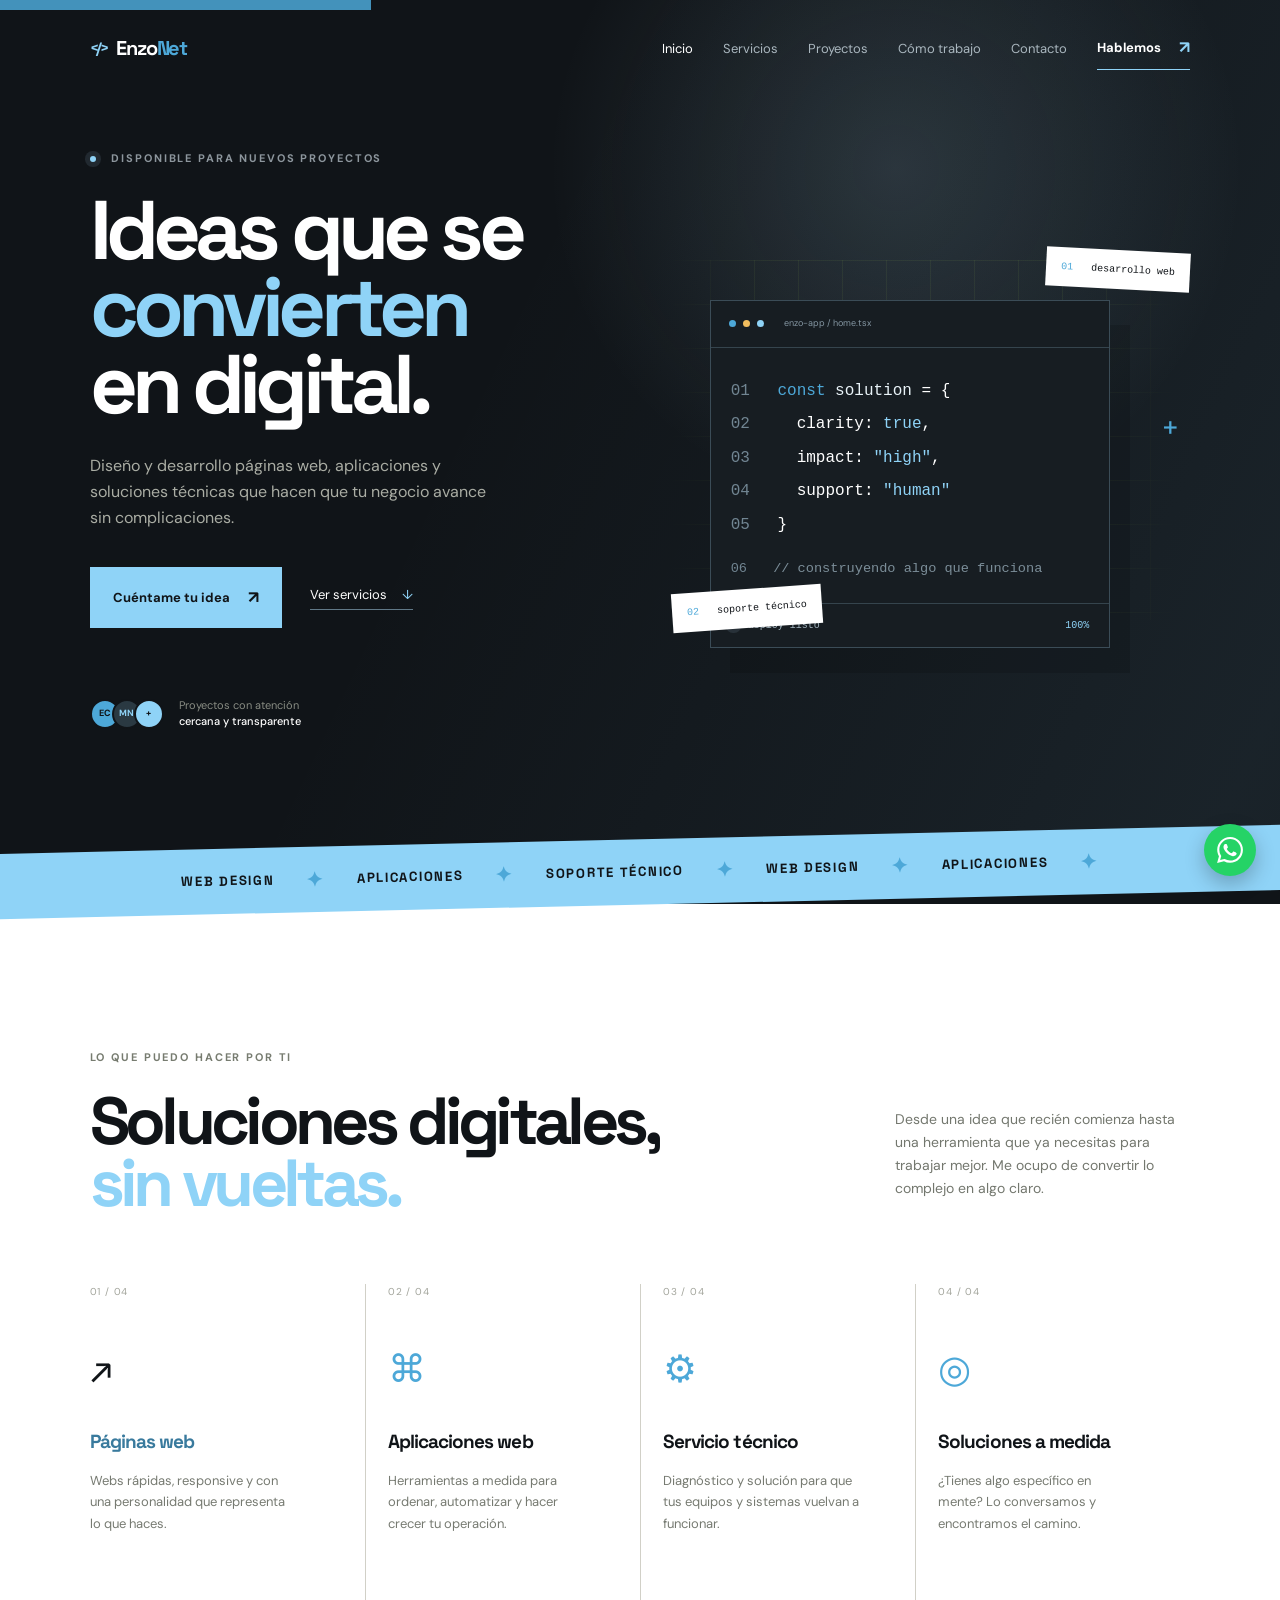
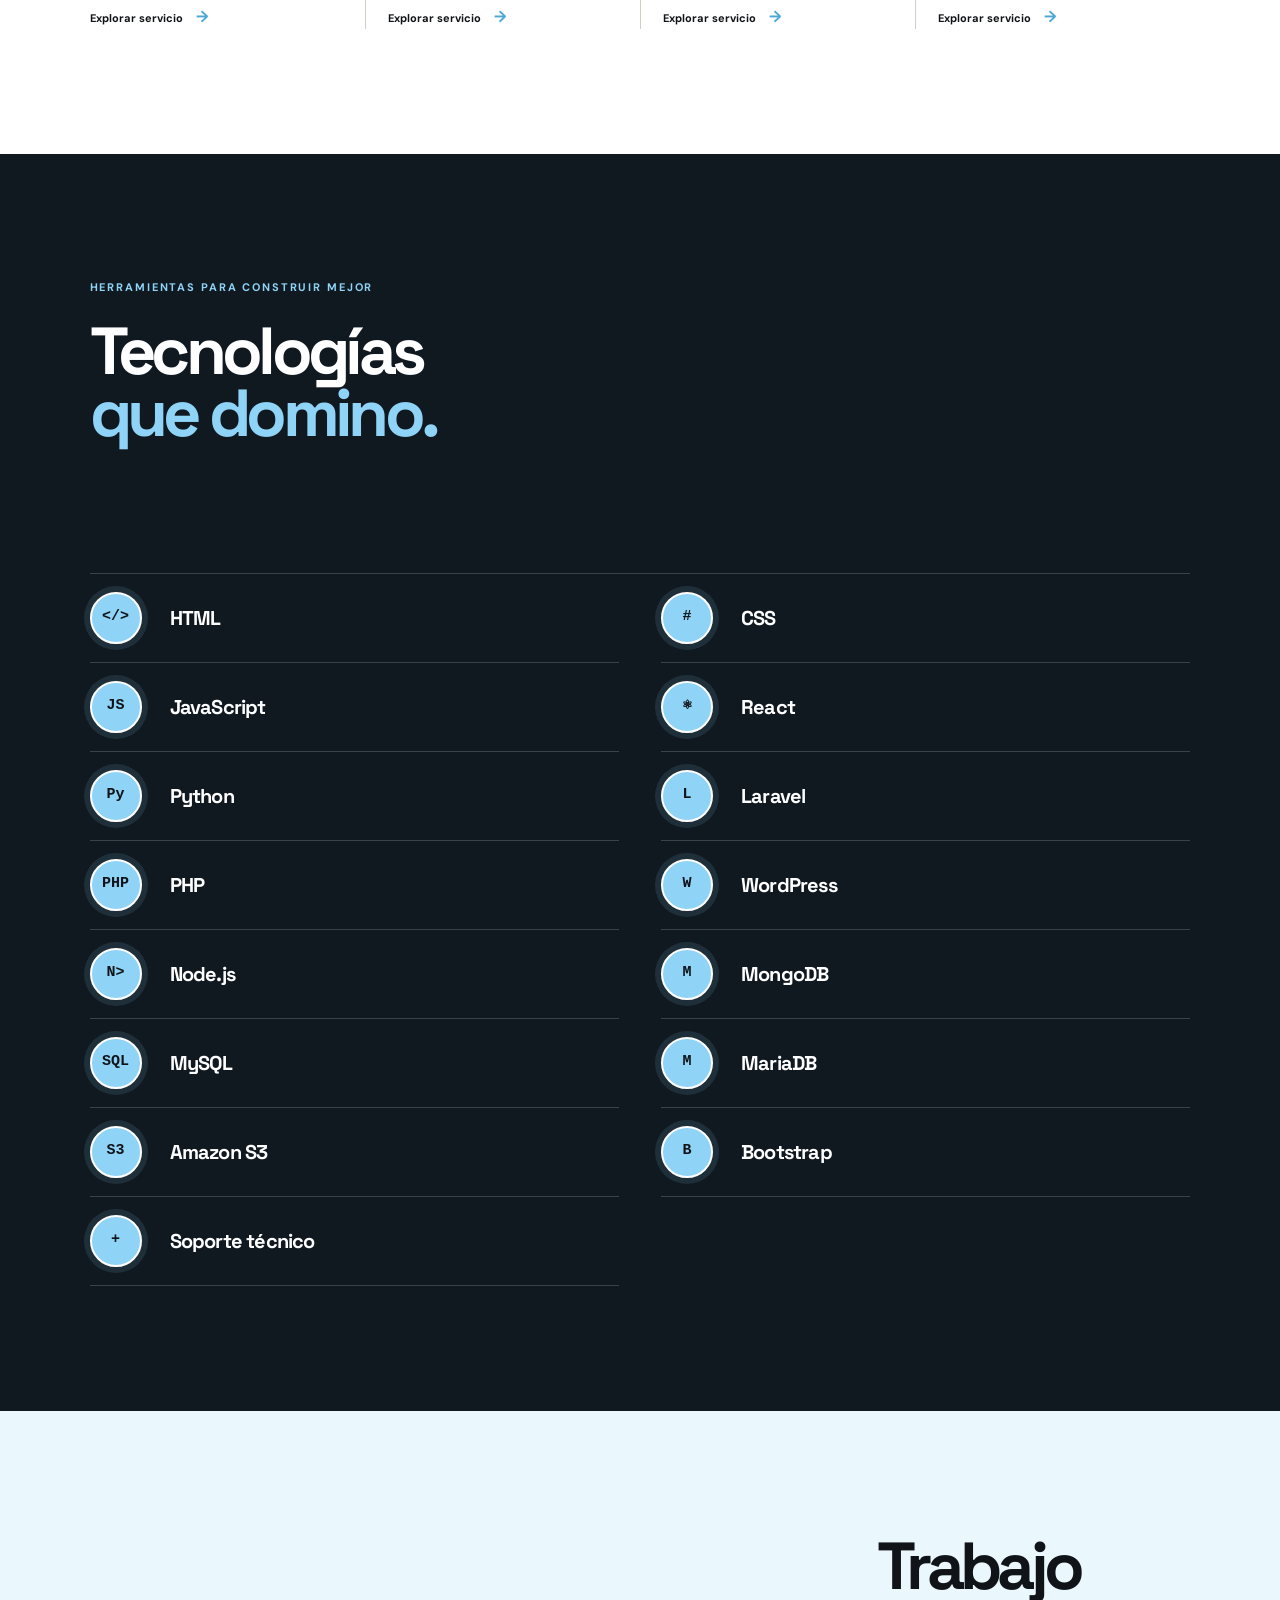
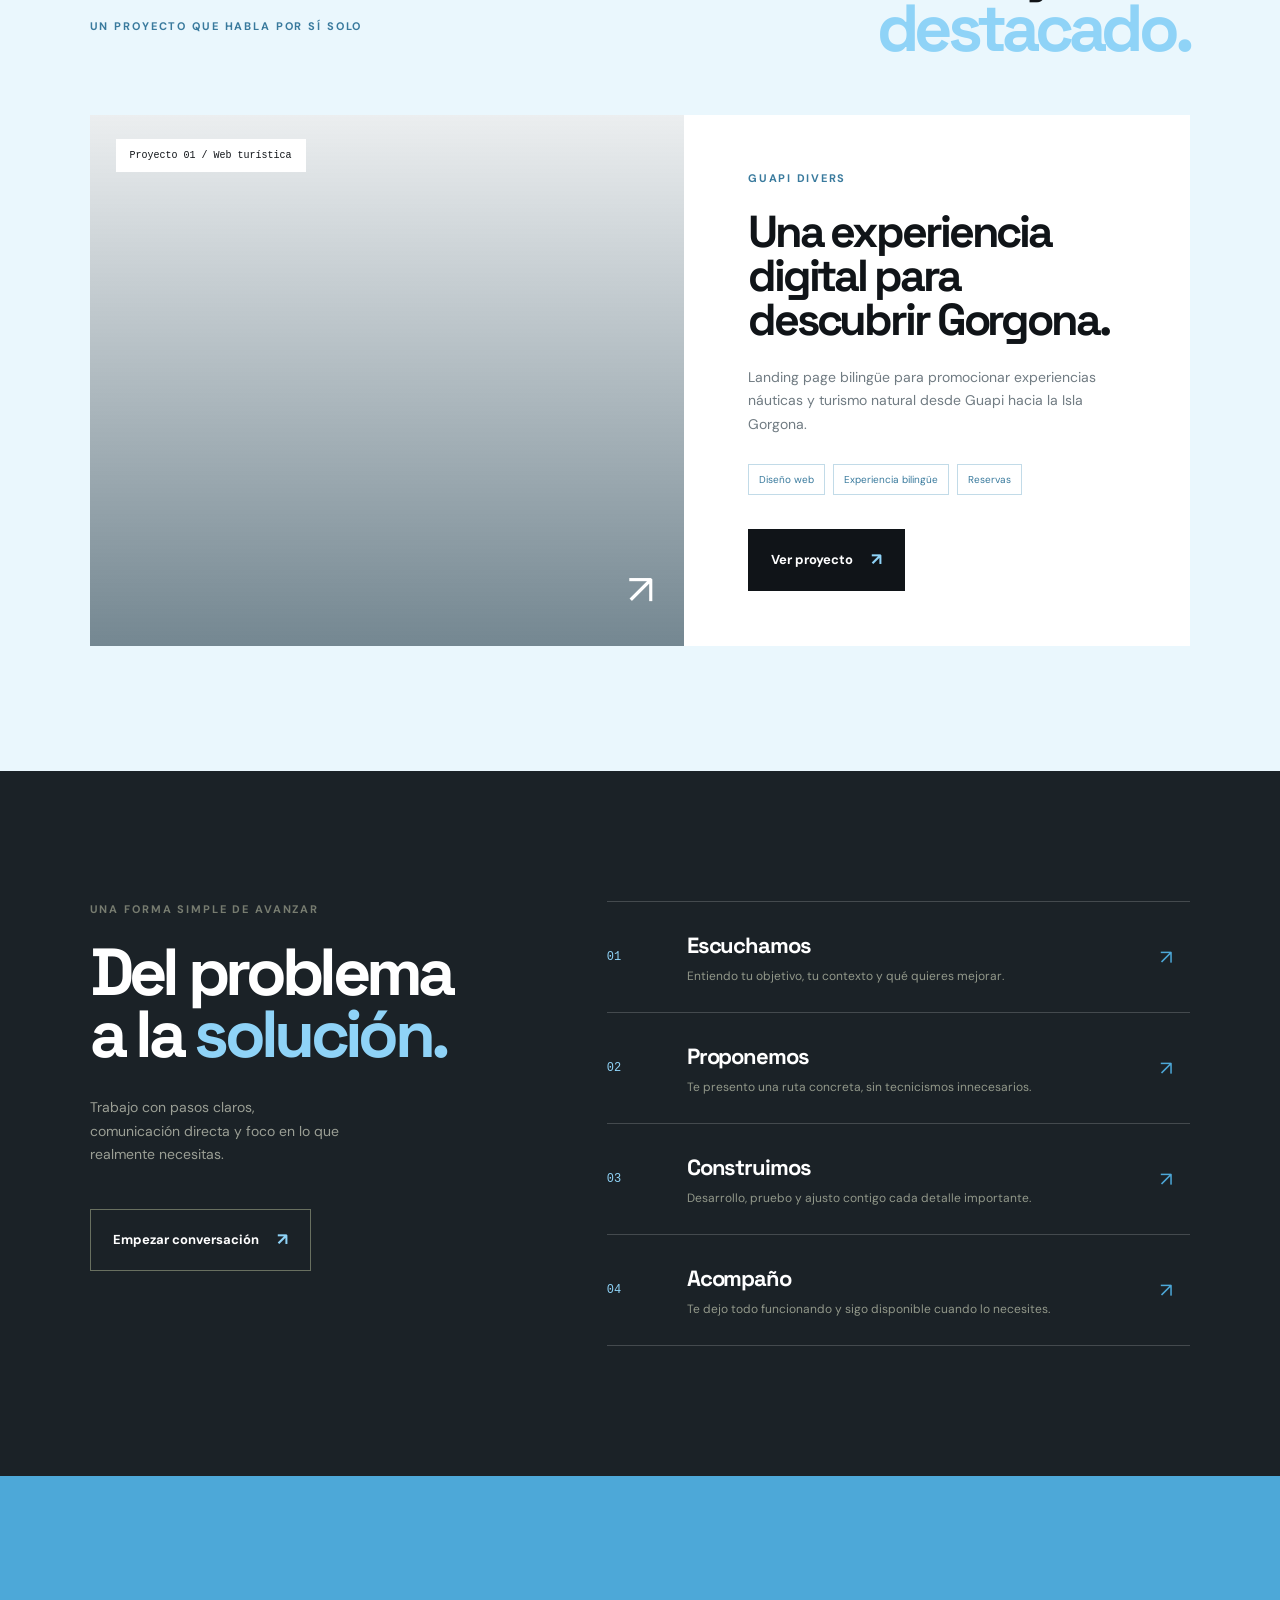
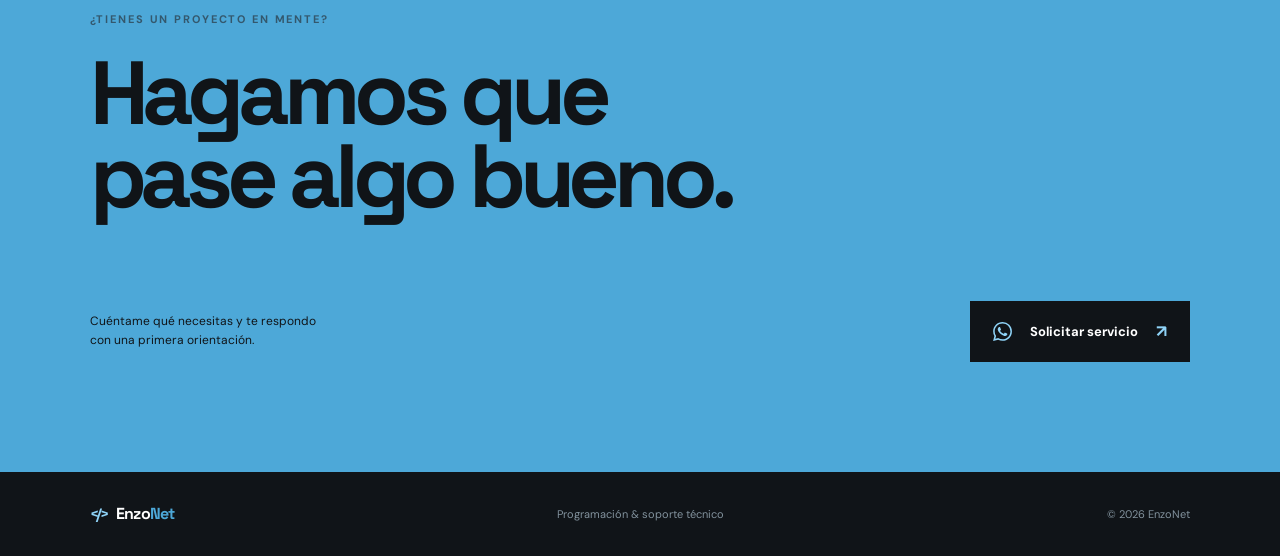
==== index.html @ db777f75 "Publica la pagina inicial" ====
<!doctype html>
<html lang="es">
<head>
  <meta charset="UTF-8" />
  <meta name="viewport" content="width=device-width, initial-scale=1.0" />
  <meta name="description" content="EnzoNet: desarrollo de páginas web, aplicaciones web y servicio técnico personalizado." />
  <title>EnzoNet | Código que resuelve</title>
  <link rel="preconnect" href="https://fonts.googleapis.com" />
  <link rel="preconnect" href="https://fonts.gstatic.com" crossorigin />
  <link href="https://fonts.googleapis.com/css2?family=DM+Sans:wght@400;500;600;700&family=Space+Grotesk:wght@500;600;700&display=swap" rel="stylesheet" />
  <link rel="stylesheet" href="styles.css" />
</head>
<body>
  <div class="site-shell">
    <header class="site-header">
      <a class="brand" href="#inicio" aria-label="EnzoNet, volver al inicio">
        <span class="brand-mark">&lt;/&gt;</span>
        <span>Enzo<span class="brand-accent">Net</span></span>
      </a>
      <button class="menu-toggle" type="button" aria-label="Abrir menú" aria-expanded="false">
        <span></span><span></span>
      </button>
      <nav class="main-nav" aria-label="Navegación principal">
        <a class="active" href="#inicio">Inicio</a>
        <a href="#servicios">Servicios</a>
        <a href="#proyectos">Proyectos</a>
        <a href="#proceso">Cómo trabajo</a>
        <a href="#contacto">Contacto</a>
      </nav>
      <a class="header-cta" href="#contacto">Hablemos <span aria-hidden="true">↗</span></a>
    </header>

    <main>
      <section class="hero section-pad" id="inicio">
        <div class="hero-copy reveal">
          <p class="eyebrow"><span class="status-dot"></span> Disponible para nuevos proyectos</p>
          <h1>Ideas que se<br /><em>convierten</em> en digital.</h1>
          <p class="hero-text">Diseño y desarrollo páginas web, aplicaciones y soluciones técnicas que hacen que tu negocio avance sin complicaciones.</p>
          <div class="hero-actions">
            <a class="button button-primary" href="#contacto">Cuéntame tu idea <span>↗</span></a>
            <a class="text-link" href="#servicios">Ver servicios <span>↓</span></a>
          </div>
          <div class="hero-proof">
            <div class="avatar-stack" aria-hidden="true">
              <span>EC</span><span>MN</span><span>+</span>
            </div>
            <p>Proyectos con atención<br /><strong>cercana y transparente</strong></p>
          </div>
        </div>

        <div class="hero-visual reveal reveal-delay" aria-label="Panel visual de desarrollo web">
          <div class="visual-grid"></div>
          <div class="code-window">
            <div class="window-bar"><span></span><span></span><span></span><small>enzo-app / home.tsx</small></div>
            <div class="code-lines">
              <p><i>01</i> <b>const</b> <strong>solution</strong> = {</p>
              <p><i>02</i>&nbsp;&nbsp; clarity: <mark>true</mark>,</p>
              <p><i>03</i>&nbsp;&nbsp; impact: <mark>"high"</mark>,</p>
              <p><i>04</i>&nbsp;&nbsp; support: <mark>"human"</mark></p>
              <p><i>05</i> }</p>
              <p class="code-comment"><i>06</i> // construyendo algo que funciona</p>
            </div>
            <div class="code-status"><span class="status-dot"></span> deploy listo <b>100%</b></div>
          </div>
          <div class="floating-tag tag-top"><span>01</span> desarrollo web</div>
          <div class="floating-tag tag-bottom"><span>02</span> soporte técnico</div>
          <div class="visual-cross cross-one">+</div>
          <div class="visual-cross cross-two">+</div>
        </div>
      </section>

      <section class="marquee-strip" aria-label="Especialidades">
        <div class="marquee-track"><span>WEB DESIGN</span><b>✦</b><span>APLICACIONES</span><b>✦</b><span>SOPORTE TÉCNICO</span><b>✦</b><span>WEB DESIGN</span><b>✦</b><span>APLICACIONES</span><b>✦</b></div>
      </section>

      <section class="services section-pad" id="servicios">
        <div class="section-heading reveal">
          <div><p class="eyebrow">Lo que puedo hacer por ti</p><h2>Soluciones digitales,<br /><em>sin vueltas.</em></h2></div>
          <p class="section-intro">Desde una idea que recién comienza hasta una herramienta que ya necesitas para trabajar mejor. Me ocupo de convertir lo complejo en algo claro.</p>
        </div>
        <div class="service-grid">
          <article class="service-card service-featured reveal"><div class="service-number">01 / 04</div><div class="service-icon">↗</div><h3>Páginas web</h3><p>Webs rápidas, responsive y con una personalidad que representa lo que haces.</p><a href="#contacto" aria-label="Consultar sobre páginas web">Explorar servicio <span>→</span></a></article>
          <article class="service-card reveal"><div class="service-number">02 / 04</div><div class="service-icon">⌘</div><h3>Aplicaciones web</h3><p>Herramientas a medida para ordenar, automatizar y hacer crecer tu operación.</p><a href="#contacto" aria-label="Consultar sobre aplicaciones web">Explorar servicio <span>→</span></a></article>
          <article class="service-card reveal"><div class="service-number">03 / 04</div><div class="service-icon">⚙</div><h3>Servicio técnico</h3><p>Diagnóstico y solución para que tus equipos y sistemas vuelvan a funcionar.</p><a href="#contacto" aria-label="Consultar sobre servicio técnico">Explorar servicio <span>→</span></a></article>
          <article class="service-card reveal"><div class="service-number">04 / 04</div><div class="service-icon">◎</div><h3>Soluciones a medida</h3><p>¿Tienes algo específico en mente? Lo conversamos y encontramos el camino.</p><a href="#contacto" aria-label="Consultar sobre soluciones a medida">Explorar servicio <span>→</span></a></article>
        </div>
      </section>

      <section class="tech-stack section-pad" id="tecnologias">
        <div class="tech-heading reveal"><p class="eyebrow">Herramientas para construir mejor</p><h2>Tecnologías<br /><em>que domino.</em></h2></div>
        <div class="tech-list">
          <div class="tech-item reveal"><span class="tech-logo">&lt;/&gt;</span><strong>HTML</strong></div>
          <div class="tech-item reveal"><span class="tech-logo">#</span><strong>CSS</strong></div>
          <div class="tech-item reveal"><span class="tech-logo">JS</span><strong>JavaScript</strong></div>
          <div class="tech-item reveal"><span class="tech-logo">⚛</span><strong>React</strong></div>
          <div class="tech-item reveal"><span class="tech-logo">Py</span><strong>Python</strong></div>
          <div class="tech-item reveal"><span class="tech-logo">L</span><strong>Laravel</strong></div>
          <div class="tech-item reveal"><span class="tech-logo">PHP</span><strong>PHP</strong></div>
          <div class="tech-item reveal"><span class="tech-logo">W</span><strong>WordPress</strong></div>
          <div class="tech-item reveal"><span class="tech-logo">N&gt;</span><strong>Node.js</strong></div>
          <div class="tech-item reveal"><span class="tech-logo">M</span><strong>MongoDB</strong></div>
          <div class="tech-item reveal"><span class="tech-logo">SQL</span><strong>MySQL</strong></div>
          <div class="tech-item reveal"><span class="tech-logo">M</span><strong>MariaDB</strong></div>
          <div class="tech-item reveal"><span class="tech-logo">S3</span><strong>Amazon S3</strong></div>
          <div class="tech-item reveal"><span class="tech-logo">B</span><strong>Bootstrap</strong></div>
          <div class="tech-item reveal"><span class="tech-logo">+</span><strong>Soporte técnico</strong></div>
        </div>
      </section>

      <section class="projects section-pad" id="proyectos">
        <div class="projects-heading reveal"><p class="eyebrow">Un proyecto que habla por sí solo</p><h2>Trabajo<br /><em>destacado.</em></h2></div>
        <article class="project-feature reveal">
          <div class="project-art" role="img" aria-label="Océano y vida marina de la Isla Gorgona"><span class="project-label">Proyecto 01 / Web turística</span><span class="project-art-mark">↗</span></div>
          <div class="project-info"><p class="project-kicker">Guapi Divers</p><h3>Una experiencia digital para descubrir Gorgona.</h3><p>Landing page bilingüe para promocionar experiencias náuticas y turismo natural desde Guapi hacia la Isla Gorgona.</p><div class="project-tags"><span>Diseño web</span><span>Experiencia bilingüe</span><span>Reservas</span></div><a class="button button-dark" href="https://guapi-divers.vercel.app/" target="_blank" rel="noopener noreferrer">Ver proyecto <span>↗</span></a></div>
        </article>
      </section>

      <section class="process section-pad" id="proceso">
        <div class="process-aside reveal"><p class="eyebrow">Una forma simple de avanzar</p><h2>Del problema<br />a la <em>solución.</em></h2><p>Trabajo con pasos claros, comunicación directa y foco en lo que realmente necesitas.</p><a class="button button-outline" href="#contacto">Empezar conversación <span>↗</span></a></div>
        <div class="process-list">
          <div class="process-item reveal"><span class="process-index">01</span><div><h3>Escuchamos</h3><p>Entiendo tu objetivo, tu contexto y qué quieres mejorar.</p></div><span class="process-arrow">↗</span></div>
          <div class="process-item reveal"><span class="process-index">02</span><div><h3>Proponemos</h3><p>Te presento una ruta concreta, sin tecnicismos innecesarios.</p></div><span class="process-arrow">↗</span></div>
          <div class="process-item reveal"><span class="process-index">03</span><div><h3>Construimos</h3><p>Desarrollo, pruebo y ajusto contigo cada detalle importante.</p></div><span class="process-arrow">↗</span></div>
          <div class="process-item reveal"><span class="process-index">04</span><div><h3>Acompaño</h3><p>Te dejo todo funcionando y sigo disponible cuando lo necesites.</p></div><span class="process-arrow">↗</span></div>
        </div>
      </section>

      <section class="contact section-pad" id="contacto">
        <div class="contact-inner reveal"><p class="eyebrow">¿Tienes un proyecto en mente?</p><h2>Hagamos que<br /><em>pase algo bueno.</em></h2><div class="contact-bottom"><p>Cuéntame qué necesitas y te respondo<br />con una primera orientación.</p><a class="button button-dark" href="https://wa.me/573174737515?text=Hola%20EnzoNet%2C%20quiero%20solicitar%20un%20servicio." target="_blank" rel="noopener noreferrer"><svg class="whatsapp-icon" viewBox="0 0 24 24" aria-hidden="true"><path d="M20.52 3.48A11.85 11.85 0 0 0 12.07 0C5.52 0 .2 5.3.2 11.85c0 2.1.55 4.15 1.6 5.95L.1 24l6.34-1.66a11.86 11.86 0 0 0 5.63 1.43h.01c6.54 0 11.86-5.32 11.86-11.86 0-3.17-1.22-6.15-3.42-8.43ZM12.08 21.8h-.01a9.9 9.9 0 0 1-5.04-1.38l-.36-.22-3.76.99 1-3.66-.24-.38a9.88 9.88 0 0 1-1.52-5.3C2.15 6.38 6.6 1.95 12.08 1.95c2.65 0 5.14 1.04 7.01 2.92a9.84 9.84 0 0 1 2.9 7.04c0 5.47-4.44 9.89-9.91 9.89Zm5.43-7.4c-.3-.15-1.77-.87-2.04-.97-.27-.1-.47-.15-.67.15-.2.3-.77.97-.94 1.17-.17.2-.35.22-.65.07-.3-.15-1.26-.46-2.4-1.47-.89-.79-1.49-1.76-1.66-2.06-.17-.3-.02-.46.13-.61.13-.13.3-.35.45-.52.15-.17.2-.3.3-.5.1-.2.05-.37-.03-.52-.07-.15-.67-1.61-.92-2.2-.24-.58-.49-.5-.67-.51h-.57c-.2 0-.52.07-.8.37-.27.3-1.05 1.03-1.05 2.5s1.07 2.9 1.22 3.1c.15.2 2.1 3.2 5.08 4.49.71.31 1.26.5 1.69.64.71.23 1.36.2 1.87.12.57-.09 1.77-.72 2.02-1.42.25-.7.25-1.3.17-1.42-.07-.12-.27-.2-.57-.35Z" /></svg>Solicitar servicio <span>↗</span></a></div></div>
      </section>
    </main>

    <footer class="site-footer"><a class="brand" href="#inicio"><span class="brand-mark">&lt;/&gt;</span><span>Enzo<span class="brand-accent">Net</span></span></a><p>Programación & soporte técnico</p><p>© 2026 EnzoNet</p></footer>
    <a class="floating-whatsapp" href="https://wa.me/573174737515?text=Hola%20EnzoNet%2C%20quiero%20solicitar%20un%20servicio." target="_blank" rel="noopener noreferrer" aria-label="Solicitar servicio por WhatsApp" title="Solicitar servicio por WhatsApp"><svg class="whatsapp-icon" viewBox="0 0 24 24" aria-hidden="true"><path d="M20.52 3.48A11.85 11.85 0 0 0 12.07 0C5.52 0 .2 5.3.2 11.85c0 2.1.55 4.15 1.6 5.95L.1 24l6.34-1.66a11.86 11.86 0 0 0 5.63 1.43h.01c6.54 0 11.86-5.32 11.86-11.86 0-3.17-1.22-6.15-3.42-8.43ZM12.08 21.8h-.01a9.9 9.9 0 0 1-5.04-1.38l-.36-.22-3.76.99 1-3.66-.24-.38a9.88 9.88 0 0 1-1.52-5.3C2.15 6.38 6.6 1.95 12.08 1.95c2.65 0 5.14 1.04 7.01 2.92a9.84 9.84 0 0 1 2.9 7.04c0 5.47-4.44 9.89-9.91 9.89Zm5.43-7.4c-.3-.15-1.77-.87-2.04-.97-.27-.1-.47-.15-.67.15-.2.3-.77.97-.94 1.17-.17.2-.35.22-.65.07-.3-.15-1.26-.46-2.4-1.47-.89-.79-1.49-1.76-1.66-2.06-.17-.3-.02-.46.13-.61.13-.13.3-.35.45-.52.15-.17.2-.3.3-.5.1-.2.05-.37-.03-.52-.07-.15-.67-1.61-.92-2.2-.24-.58-.49-.5-.67-.51h-.57c-.2 0-.52.07-.8.37-.27.3-1.05 1.03-1.05 2.5s1.07 2.9 1.22 3.1c.15.2 2.1 3.2 5.08 4.49.71.31 1.26.5 1.69.64.71.23 1.36.2 1.87.12.57-.09 1.77-.72 2.02-1.42.25-.7.25-1.3.17-1.42-.07-.12-.27-.2-.57-.35Z" /></svg></a>
  </div>
  <script src="script.js"></script>
</body>
</html>
---- styles.css ----
:root {
  --ink: #101418;
  --paper: #ffffff;
  --lime: #8fd3f7;
  --coral: #4da8d8;
  --muted: #8d969d;
  --line: rgba(255, 255, 255, .18);
  --display: 'Space Grotesk', sans-serif;
  --body: 'DM Sans', sans-serif;
}

* { box-sizing: border-box; }
html { scroll-behavior: smooth; }
body { margin: 0; background: var(--ink); color: var(--paper); font-family: var(--body); font-size: 16px; line-height: 1.5; }
a { color: inherit; text-decoration: none; }
.site-shell { overflow: hidden; }
.section-pad { padding-left: clamp(24px, 7vw, 110px); padding-right: clamp(24px, 7vw, 110px); }
.site-header { align-items: center; display: flex; gap: 30px; justify-content: space-between; padding: 27px clamp(24px, 7vw, 110px); position: absolute; top: 0; width: 100%; z-index: 10; }
.brand { align-items: center; display: flex; font-family: var(--display); font-size: 20px; font-weight: 700; gap: 10px; letter-spacing: -.06em; }
.brand-mark { color: var(--lime); font-size: 15px; letter-spacing: -.16em; }
.brand-accent { color: var(--coral); }
.main-nav { display: flex; gap: 30px; margin-left: auto; }
.main-nav a { color: #9ea19a; font-size: 13px; transition: color .2s ease; }
.main-nav a:hover, .main-nav a.active { color: var(--paper); }
.header-cta, .button { align-items: center; display: inline-flex; font-size: 13px; font-weight: 700; gap: 18px; justify-content: center; }
.header-cta { border-bottom: 1px solid var(--lime); padding: 8px 0; }
.header-cta span, .button span { color: var(--lime); font-size: 17px; }
.menu-toggle { background: none; border: 0; display: none; padding: 8px 0; }
.menu-toggle span { background: var(--paper); display: block; height: 1px; margin: 5px 0; width: 25px; }
.hero { align-items: center; background: radial-gradient(circle at 70% 20%, rgba(200, 248, 96, .12), transparent 31%), var(--ink); display: grid; gap: 8vw; grid-template-columns: .93fr 1.07fr; min-height: 780px; padding-bottom: 110px; padding-top: 150px; position: relative; }
.hero::after { background: var(--coral); content: ''; height: 10px; left: 0; opacity: .85; position: absolute; top: 0; width: 29%; }
.eyebrow { align-items: center; color: var(--muted); font-size: 11px; font-weight: 700; letter-spacing: .17em; margin: 0 0 25px; text-transform: uppercase; }
.status-dot { background: var(--lime); border-radius: 50%; box-shadow: 0 0 0 5px rgba(200, 248, 96, .1); display: inline-block; height: 6px; margin-right: 11px; width: 6px; }
h1, h2, h3, p { margin-top: 0; }
h1, h2 { font-family: var(--display); letter-spacing: -.07em; line-height: .93; }
h1 { font-size: clamp(52px, 6.5vw, 94px); margin-bottom: 29px; max-width: 680px; }
h1 em, h2 em { color: var(--lime); font-style: normal; }
.hero-text { color: #aaaDA4; font-size: 16px; line-height: 1.65; max-width: 410px; }
.hero-actions { align-items: center; display: flex; gap: 28px; margin-top: 35px; }
.button { border: 1px solid transparent; padding: 17px 22px; transition: background .2s ease, color .2s ease, transform .2s ease; }
.button:hover { transform: translateY(-3px); }
.button-primary { background: var(--lime); color: var(--ink); }
.button-primary span { color: var(--ink); }
.button-primary:hover { background: var(--paper); }
.text-link { border-bottom: 1px solid #60645c; color: var(--paper); font-size: 13px; padding-bottom: 5px; }
.text-link span { color: var(--lime); margin-left: 12px; }
.hero-proof { align-items: center; display: flex; gap: 15px; margin-top: 70px; }
.avatar-stack { display: flex; }
.avatar-stack span { align-items: center; background: #31382f; border: 2px solid var(--ink); border-radius: 50%; color: var(--lime); display: flex; font-size: 9px; font-weight: 700; height: 30px; justify-content: center; margin-left: -8px; width: 30px; }
.avatar-stack span:first-child { background: var(--coral); color: var(--ink); margin-left: 0; }
.avatar-stack span:last-child { background: var(--lime); color: var(--ink); }
.hero-proof p { color: #888c83; font-size: 11px; line-height: 1.45; margin: 0; }
.hero-proof strong { color: var(--paper); font-weight: 500; }
.hero-visual { min-height: 430px; position: relative; }
.visual-grid { background-image: linear-gradient(rgba(200,248,96,.09) 1px, transparent 1px), linear-gradient(90deg, rgba(200,248,96,.09) 1px, transparent 1px); background-size: 44px 44px; inset: 35px 10px; mask-image: linear-gradient(90deg, transparent, black 20%, black 78%, transparent); opacity: .7; position: absolute; }
.code-window { background: #1c211c; border: 1px solid #3c4936; box-shadow: 20px 25px 0 rgba(0,0,0,.15); left: 10%; position: absolute; top: 75px; width: 75%; z-index: 2; }
.window-bar { align-items: center; border-bottom: 1px solid #3a4435; display: flex; gap: 7px; padding: 16px 18px; }
.window-bar span { background: var(--coral); border-radius: 50%; height: 7px; width: 7px; }
.window-bar span:nth-child(2) { background: #f1bd5e; }.window-bar span:nth-child(3) { background: var(--lime); }
.window-bar small { color: #6f7869; font-size: 9px; margin-left: 13px; }
.code-lines { font-family: monospace; font-size: clamp(11px, 1.35vw, 16px); line-height: 2.1; padding: 27px 20px 20px; }
.code-lines p { margin: 0; }.code-lines i { color: #586253; font-style: normal; margin-right: 18px; }.code-lines b { color: var(--coral); font-weight: 400; }.code-lines strong { color: #e7e7cd; font-weight: 400; }.code-lines mark { background: none; color: var(--lime); }.code-lines .code-comment { color: #687661; font-size: .85em; margin-top: 12px; }
.code-status { border-top: 1px solid #3a4435; color: #95a18b; font-family: monospace; font-size: 10px; padding: 14px 20px; }.code-status .status-dot { height: 5px; margin-right: 6px; width: 5px; }.code-status b { color: var(--lime); float: right; font-weight: 400; }
.floating-tag { background: var(--paper); color: var(--ink); font-family: monospace; font-size: 10px; padding: 12px 15px; position: absolute; z-index: 3; }.floating-tag span { color: var(--coral); margin-right: 12px; }.tag-top { right: 0; top: 25px; transform: rotate(3deg); }.tag-bottom { bottom: 27px; left: 3%; transform: rotate(-4deg); }.visual-cross { color: var(--coral); font-family: var(--display); font-size: 30px; position: absolute; }.cross-one { right: 2%; top: 180px; }.cross-two { bottom: 10px; right: 24%; color: var(--lime); }
.marquee-strip { background: var(--lime); color: var(--ink); overflow: hidden; padding: 17px 0; transform: rotate(-1.3deg) scale(1.02); }.marquee-track { align-items: center; display: flex; font-family: var(--display); font-size: 13px; font-weight: 700; gap: 31px; justify-content: center; letter-spacing: .12em; white-space: nowrap; }.marquee-track b { color: var(--coral); font-size: 20px; }
.services { background: var(--paper); color: var(--ink); padding-bottom: 125px; padding-top: 145px; }.section-heading { align-items: end; display: flex; gap: 8vw; justify-content: space-between; margin-bottom: 70px; }.section-heading .eyebrow, .process .eyebrow, .contact .eyebrow { color: #777c70; }.section-heading h2, .process h2 { font-size: clamp(45px, 5.2vw, 76px); margin: 0; }.section-intro { color: #73776e; font-size: 14px; line-height: 1.65; max-width: 295px; }
.service-grid { display: grid; grid-template-columns: repeat(4, 1fr); }.service-card { border-left: 1px solid #d1d0c7; min-height: 345px; padding: 0 25px 0 22px; position: relative; }.service-card:first-child { border-left: 0; padding-left: 0; }.service-number { color: #a2a49b; font-size: 10px; letter-spacing: .08em; }.service-icon { color: var(--coral); font-family: var(--display); font-size: 38px; margin: 42px 0 30px; }.service-card h3 { font-family: var(--display); font-size: 19px; letter-spacing: -.05em; margin-bottom: 13px; }.service-card p { color: #767a71; font-size: 13px; line-height: 1.65; max-width: 200px; }.service-card a { bottom: 0; color: var(--ink); font-size: 11px; font-weight: 700; position: absolute; }.service-card a span { color: var(--coral); font-size: 16px; margin-left: 10px; }.service-featured .service-icon { color: var(--ink); }.service-featured h3 { color: #667f20; }
.tech-stack { background: #101820; color: var(--paper); display: grid; gap: 10vw; grid-template-columns: .8fr 1.2fr; padding-bottom: 125px; padding-top: 125px; }.tech-heading h2 { font-size: clamp(45px, 5.2vw, 76px); margin: 0; }.tech-heading .eyebrow { color: var(--lime); }.tech-list { border-top: 1px solid var(--line); display: grid; grid-template-columns: repeat(2, minmax(0, 1fr)); column-gap: 42px; }.tech-item { align-items: center; border-bottom: 1px solid var(--line); display: grid; gap: 16px; grid-template-columns: 38px 64px 1fr auto; padding: 18px 0; transition: background .3s ease, padding .3s ease; }.tech-item:hover { background: rgba(143, 211, 247, .08); padding-left: 14px; padding-right: 14px; }.tech-index { color: var(--lime); font-family: monospace; font-size: 11px; }.tech-logo { align-items: center; background: var(--lime); border: 2px solid var(--paper); border-radius: 50%; box-shadow: 0 0 0 6px rgba(143, 211, 247, .12); color: var(--ink); display: inline-flex; font-family: monospace; font-size: 15px; font-weight: 700; height: 52px; justify-content: center; transition: box-shadow .25s ease, transform .25s ease; width: 52px; }.tech-item:hover .tech-logo { box-shadow: 0 0 0 9px rgba(143, 211, 247, .18); transform: rotate(-8deg) scale(1.08); }.tech-item strong { font-family: var(--display); font-size: 20px; letter-spacing: -.04em; }.tech-detail { color: #8fa0aa; font-size: 12px; }
.process { background: #242a22; display: grid; gap: 10vw; grid-template-columns: .8fr 1.2fr; padding-bottom: 130px; padding-top: 130px; }.process h2 { color: var(--paper); margin-bottom: 30px; }.process-aside > p:not(.eyebrow) { color: #9b9f95; font-size: 14px; line-height: 1.7; max-width: 255px; }.button-outline { border-color: #697060; color: var(--paper); margin-top: 28px; }.button-outline:hover { background: var(--lime); border-color: var(--lime); color: var(--ink); }.button-outline:hover span { color: var(--ink); }.process-list { border-top: 1px solid var(--line); }.process-item { align-items: center; border-bottom: 1px solid var(--line); display: grid; gap: 25px; grid-template-columns: 55px 1fr 30px; padding: 27px 0; }.process-index { color: var(--lime); font-family: monospace; font-size: 12px; }.process-item h3 { color: var(--paper); font-family: var(--display); font-size: 22px; letter-spacing: -.05em; margin-bottom: 5px; }.process-item p { color: #92988a; font-size: 12px; margin: 0; }.process-arrow { color: var(--coral); font-size: 20px; }
.contact { background: var(--coral); color: var(--ink); padding-bottom: 110px; padding-top: 135px; }.contact .eyebrow { color: #7e372f; }.contact h2 { font-size: clamp(53px, 7vw, 102px); margin-bottom: 47px; }.contact h2 em { color: var(--ink); }.contact-email { border-bottom: 2px solid var(--ink); display: inline-flex; font-family: var(--display); font-size: clamp(25px, 3vw, 42px); font-weight: 600; letter-spacing: -.06em; padding-bottom: 8px; }.contact-email span { font-family: var(--body); font-size: 25px; margin-left: 30px; }.contact-bottom { align-items: end; display: flex; justify-content: space-between; margin-top: 82px; }.contact-bottom p { font-size: 12px; line-height: 1.6; }.button-light { background: var(--paper); color: var(--ink); }.button-light span { color: var(--coral); }.button-light:hover { background: var(--ink); color: var(--paper); }
.contact-whatsapp { border-bottom: 1px solid var(--ink); display: inline-flex; font-size: 14px; font-weight: 700; gap: 18px; margin-left: 24px; padding-bottom: 8px; vertical-align: bottom; }.contact-whatsapp span { font-size: 17px; }
.site-footer { align-items: center; color: #747a6e; display: flex; font-size: 11px; gap: 30px; justify-content: space-between; padding: 30px clamp(24px, 7vw, 110px); }.site-footer .brand { color: var(--paper); font-size: 16px; }.site-footer p { margin: 0; }
.reveal { opacity: 0; transform: translateY(20px); transition: opacity .7s ease, transform .7s ease; }.reveal.is-visible { opacity: 1; transform: translateY(0); }.reveal-delay { transition-delay: .15s; }
@media (max-width: 800px) { .site-header { padding-top: 22px; }.menu-toggle { display: block; margin-left: auto; }.main-nav { background: var(--ink); border: 1px solid #3b4237; display: none; flex-direction: column; gap: 0; left: 24px; padding: 8px 18px; position: absolute; right: 24px; top: 68px; }.main-nav.open { display: flex; }.main-nav a { border-bottom: 1px solid #30372e; padding: 13px 0; }.main-nav a:last-child { border: 0; }.header-cta { display: none; }.hero { display: block; min-height: auto; padding-bottom: 100px; padding-top: 150px; }.hero-visual { margin-top: 70px; min-height: 375px; }.code-window { left: 3%; top: 64px; width: 91%; }.floating-tag { font-size: 9px; }.tag-top { right: 3%; }.section-heading { align-items: start; display: block; }.section-intro { margin-top: 30px; }.services { padding-bottom: 85px; padding-top: 100px; }.service-grid { grid-template-columns: repeat(2, 1fr); row-gap: 70px; }.service-card:nth-child(3) { border-left: 0; padding-left: 0; }.service-card { min-height: 300px; }.process { display: block; padding-bottom: 90px; padding-top: 100px; }.process-list { margin-top: 70px; }.contact { padding-bottom: 90px; padding-top: 100px; }.contact-bottom { align-items: start; display: block; margin-top: 58px; }.contact-bottom .button { margin-top: 20px; }.site-footer { align-items: start; flex-direction: column; gap: 13px; } }
@media (max-width: 470px) { h1 { font-size: 50px; }.hero-actions { align-items: start; flex-direction: column; gap: 20px; }.hero-proof { margin-top: 42px; }.hero-visual { min-height: 300px; }.code-lines { font-size: 9px; padding: 18px 10px 12px; }.code-lines i { margin-right: 8px; }.window-bar { padding: 12px; }.window-bar small { font-size: 7px; }.code-status { padding: 11px 12px; }.floating-tag { padding: 9px; }.tag-bottom { bottom: 7px; }.service-grid { display: block; }.service-card { border-left: 0; border-top: 1px solid #d1d0c7; min-height: 285px; padding: 25px 0 0 !important; }.service-card:first-child { border-top: 0; padding-top: 0 !important; }.contact-email { font-size: 25px; }.contact-email span { margin-left: 15px; } }
.projects { background: #eaf7fd; color: var(--ink); padding-bottom: 125px; padding-top: 125px; }.projects-heading { align-items: end; display: flex; justify-content: space-between; margin-bottom: 55px; }.projects-heading .eyebrow { color: #397a9d; }.projects-heading h2 { font-size: clamp(45px, 5.2vw, 76px); margin: 0; }.project-feature { background: var(--paper); display: grid; grid-template-columns: 1.08fr .92fr; min-height: 460px; }.project-art { background: linear-gradient(180deg, rgba(7, 41, 59, .08), rgba(7, 41, 59, .56)), url('https://images.unsplash.com/photo-1544551763-46a013bb70d5?auto=format&fit=crop&w=1400&q=85') center / cover; min-height: 460px; padding: 26px; position: relative; }.project-label { background: var(--paper); color: var(--ink); font-family: monospace; font-size: 10px; padding: 11px 14px; }.project-art-mark { bottom: 25px; color: var(--paper); font-size: 42px; position: absolute; right: 30px; }.project-info { align-self: center; padding: 55px clamp(28px, 5vw, 75px); }.project-kicker { color: #397a9d; font-size: 11px; font-weight: 700; letter-spacing: .16em; margin-bottom: 24px; text-transform: uppercase; }.project-info h3 { font-family: var(--display); font-size: clamp(30px, 3.5vw, 52px); letter-spacing: -.07em; line-height: .98; margin-bottom: 24px; }.project-info > p:not(.project-kicker) { color: #707b82; font-size: 14px; line-height: 1.7; max-width: 370px; }.project-tags { display: flex; flex-wrap: wrap; gap: 8px; margin: 27px 0 34px; }.project-tags span { border: 1px solid #c2dbe8; color: #397a9d; font-size: 10px; padding: 7px 10px; }.button-dark { background: var(--ink); color: var(--paper); }.button-dark span { color: var(--lime); }.button-dark:hover { background: var(--coral); color: var(--ink); }
@media (max-width: 800px) { .projects { padding-bottom: 90px; padding-top: 100px; }.projects-heading { align-items: start; display: block; }.project-feature { display: block; }.project-art { min-height: 330px; }.project-info { padding: 40px 28px 45px; } }
@media (max-width: 470px) { .project-art { min-height: 260px; padding: 18px; }.project-info h3 { font-size: 35px; } }
.hero { background: radial-gradient(circle at 70% 20%, rgba(185, 226, 247, .14), transparent 31%), var(--ink); }
.status-dot { box-shadow: 0 0 0 5px rgba(185, 226, 247, .1); }
.main-nav a { color: #aab7bf; }
.text-link { border-color: #607887; }
.avatar-stack span { background: #2a3942; }
.code-window { background: #171d22; border-color: #3b4c57; }
.window-bar { border-color: #35444d; }
.window-bar small { color: #8496a2; }
.code-lines i { color: #718592; }
.code-lines strong { color: #e9f3f8; }
.code-lines .code-comment { color: #7c8e99; }
.code-status { border-color: #35444d; color: #a1b3bd; }
.service-featured h3 { color: #397a9d; }
.process { background: #1b2227; }
.contact .eyebrow { color: #34586d; }
.site-footer { color: #82929d; }
.whatsapp-icon { color: var(--lime); fill: currentColor; height: 19px; width: 19px; }
.floating-whatsapp { align-items: center; animation: floatingWhatsappIn .7s .8s both, floatingWhatsappPulse 4.2s 1.5s ease-in-out infinite, whatsappFloat 5.5s 1.5s ease-in-out infinite; background: #25d366; border: 0; border-radius: 50%; bottom: 24px; box-shadow: 0 8px 20px rgba(0, 0, 0, .24); display: flex; height: 52px; justify-content: center; position: fixed; right: 24px; width: 52px; z-index: 20; }.floating-whatsapp .whatsapp-icon { color: white; height: 26px; width: 26px; }.floating-whatsapp:hover { background: #20bd5c; transform: translateY(-3px) scale(1.04); }
@keyframes floatingWhatsappIn { from { opacity: 0; transform: translateY(20px) scale(.7); } to { opacity: 1; transform: translateY(0) scale(1); } }.floating-whatsapp { transition: background .2s ease, transform .2s ease; }
@keyframes floatingWhatsappPulse { 0%, 100% { box-shadow: 0 8px 20px rgba(0, 0, 0, .24), 0 0 0 0 rgba(37, 211, 102, .42); } 50% { box-shadow: 0 8px 20px rgba(0, 0, 0, .24), 0 0 0 9px rgba(37, 211, 102, 0); } }
@keyframes whatsappFloat { 0%, 100% { margin-bottom: 0; } 50% { margin-bottom: 3px; } }
.project-art { background-image: linear-gradient(180deg, rgba(7, 41, 59, .08), rgba(7, 41, 59, .56)), url('https://guapi-divers.vercel.app/img/WhatsApp%20Image%202026-08-07%20at%201.16.21%20PM.jpeg'); }
.hero::before { animation: ambientSweep 16s ease-in-out infinite; background: linear-gradient(115deg, transparent 20%, rgba(143, 211, 247, .08) 50%, transparent 80%); background-size: 220% 100%; content: ''; inset: 0; pointer-events: none; position: absolute; }
.hero-copy, .hero-visual { position: relative; z-index: 1; }
.visual-grid { animation: gridDrift 18s ease-in-out infinite alternate; }
.code-window { animation: codeFloat 9s ease-in-out infinite; }
.tag-top { animation: tagTopFloat 8s ease-in-out infinite; }
.tag-bottom { animation: tagBottomFloat 10s ease-in-out infinite reverse; }
.visual-cross { animation: crossPulse 4s ease-in-out infinite; }
@keyframes ambientSweep { 0%, 100% { background-position: 0% 50%; opacity: .45; } 50% { background-position: 100% 50%; opacity: 1; } }
@keyframes gridDrift { from { transform: translate3d(-10px, 0, 0); } to { transform: translate3d(10px, 5px, 0); } }
@keyframes codeFloat { 0%, 100% { transform: translateY(0); } 50% { transform: translateY(-7px); } }
@keyframes tagTopFloat { 0%, 100% { transform: rotate(3deg) translateY(0); } 50% { transform: rotate(3deg) translateY(-9px); } }
@keyframes tagBottomFloat { 0%, 100% { transform: rotate(-4deg) translateY(0); } 50% { transform: rotate(-4deg) translateY(7px); } }
@keyframes crossPulse { 0%, 100% { opacity: .65; transform: scale(1); } 50% { opacity: 1; transform: scale(1.18); } }
@media (prefers-reduced-motion: reduce) { .hero::before, .visual-grid, .code-window, .tag-top, .tag-bottom, .visual-cross { animation: none; } }
@media (max-width: 470px) { .services .service-card { min-height: auto; }.services .service-card a { bottom: auto; display: inline-flex; margin-top: 18px; position: static; }.services .service-card p { margin-bottom: 0; }.marquee-strip { margin-left: 0; margin-right: 0; transform: rotate(-1.3deg) scale(1.01); } }
.tech-stack { grid-template-columns: 1fr; }
@media (max-width: 800px) { .tech-stack { gap: 60px; padding-bottom: 90px; padding-top: 100px; }.tech-list { grid-template-columns: 1fr; }.tech-item { grid-template-columns: 32px 56px 1fr; }.tech-logo { height: 46px; width: 46px; }.tech-detail { grid-column: 3; margin-top: -12px; } }
@media (max-width: 470px) { .floating-whatsapp { bottom: 18px; height: 48px; right: 18px; width: 48px; }.floating-whatsapp .whatsapp-icon { height: 24px; width: 24px; }.tech-item strong { font-size: 18px; } }
.tech-item { grid-template-columns: 64px 1fr; }
.tech-index, .tech-detail { display: none; }
@media (max-width: 800px) { .tech-item { grid-template-columns: 56px 1fr; } }
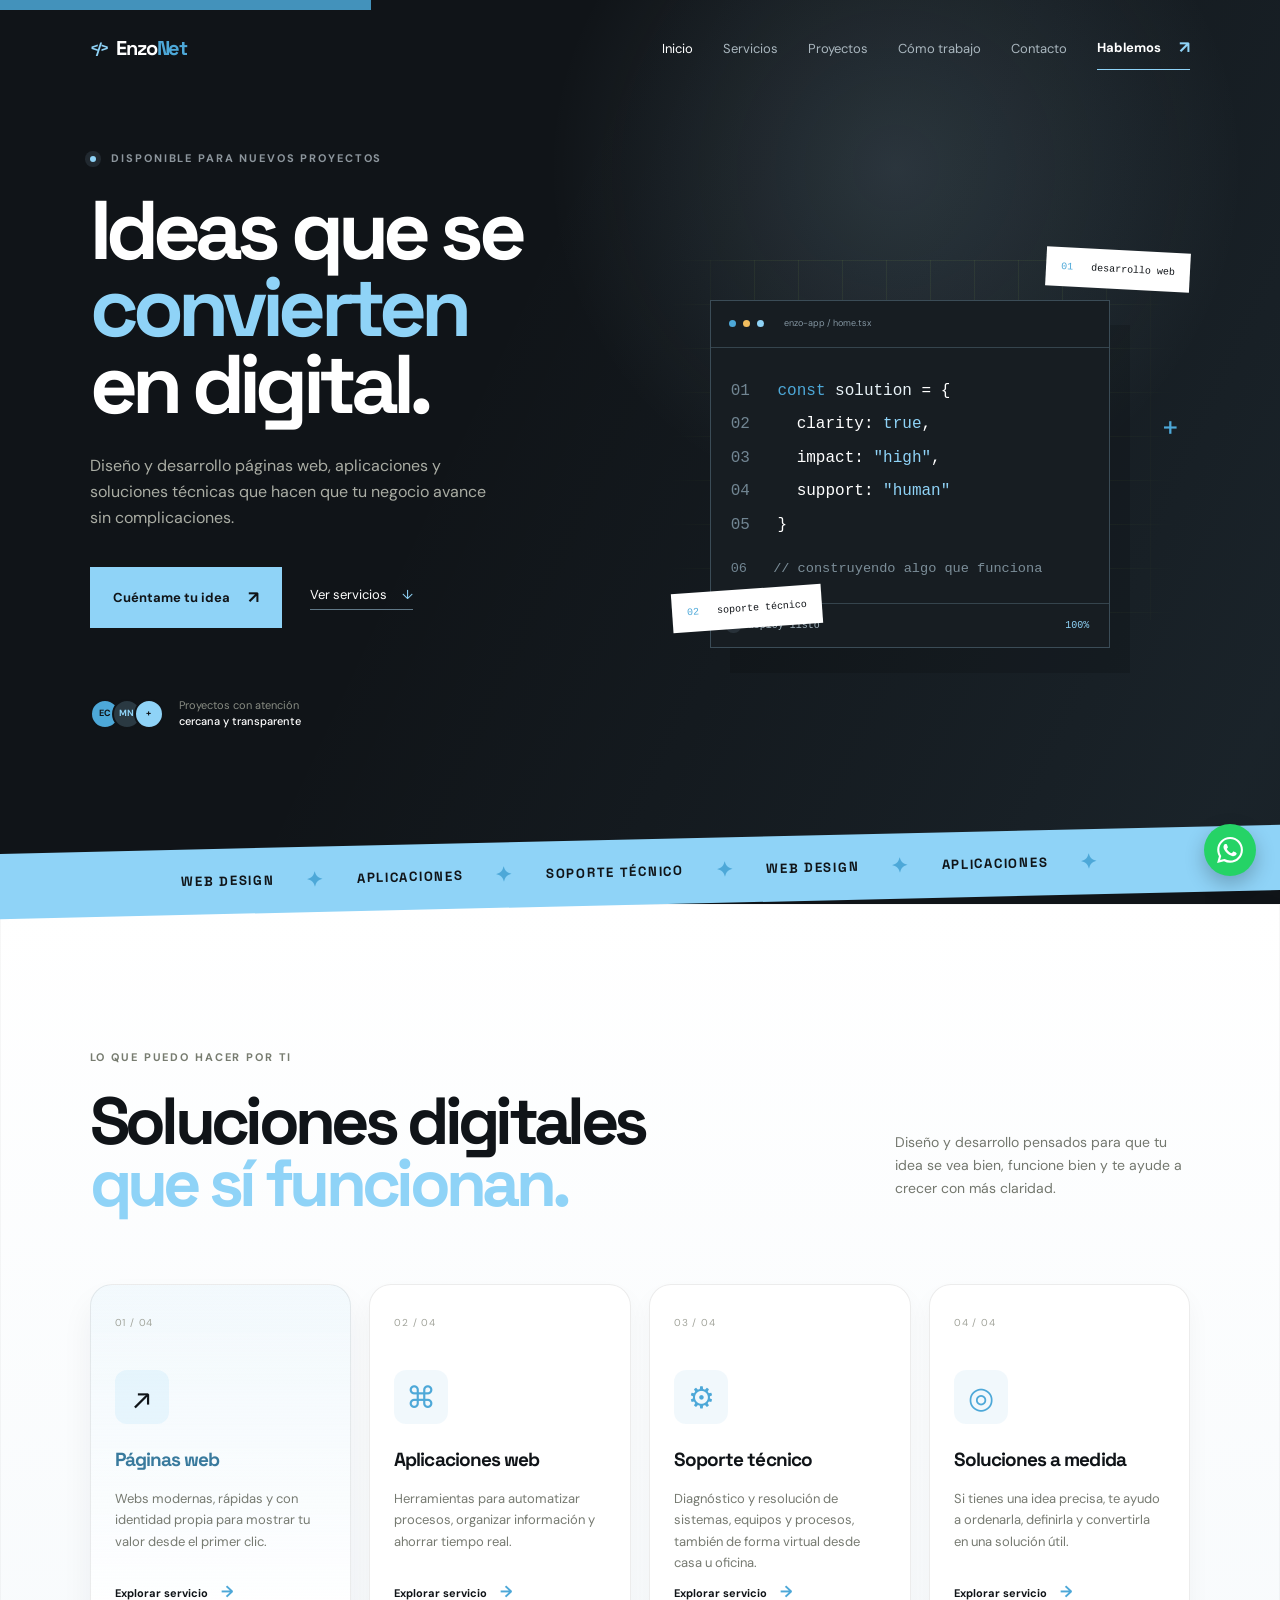
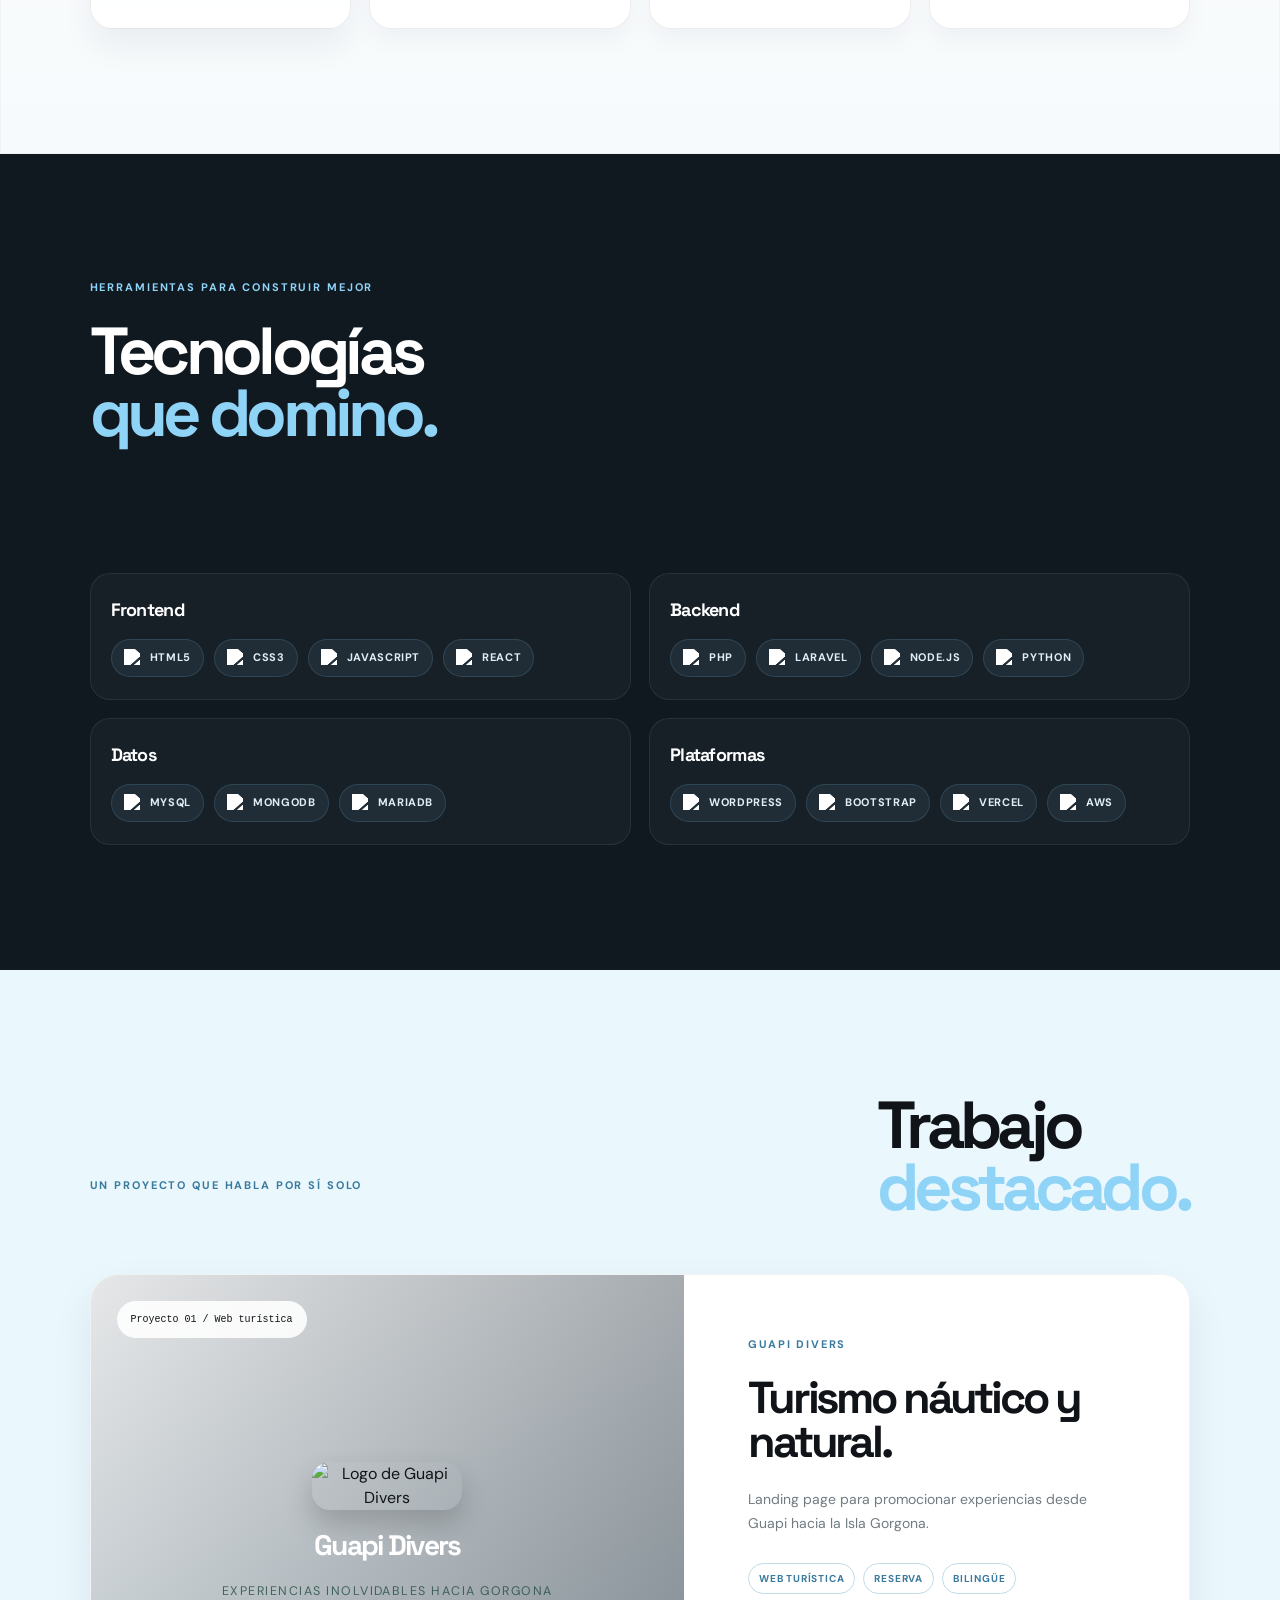
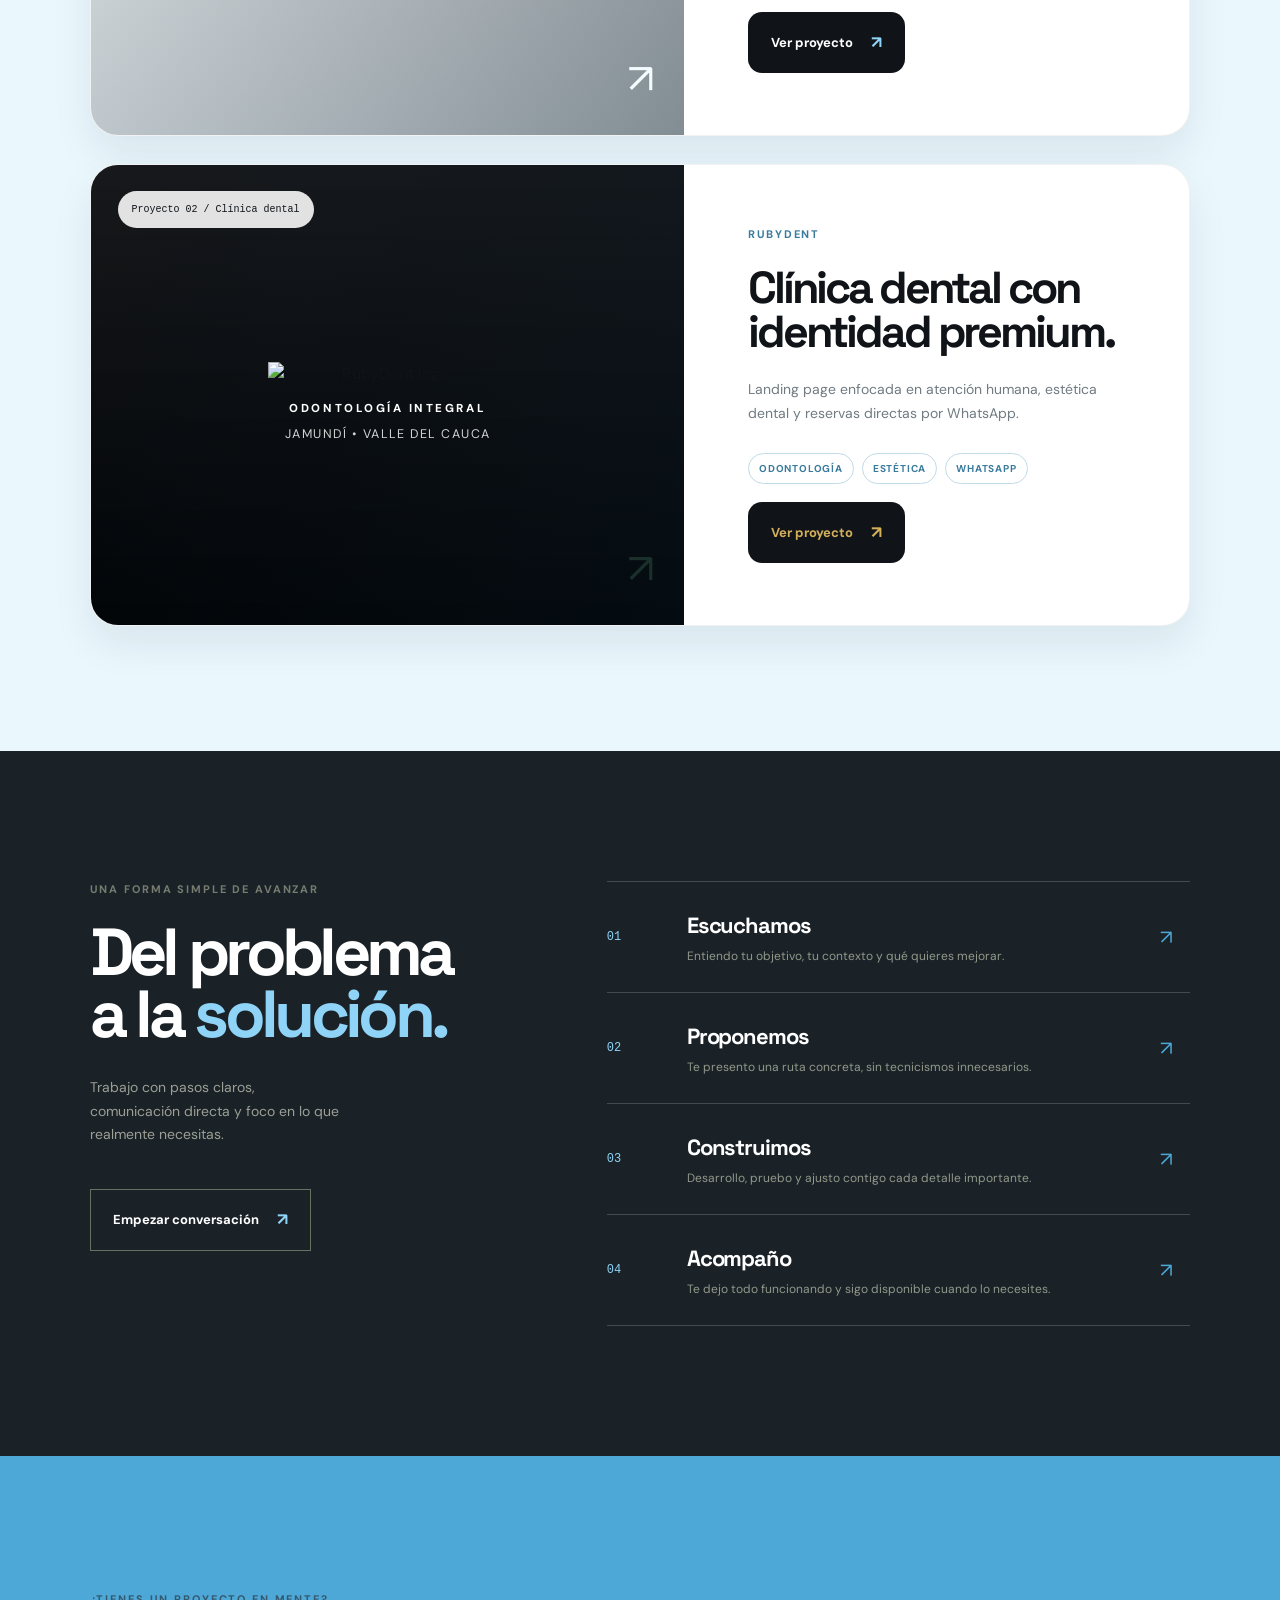
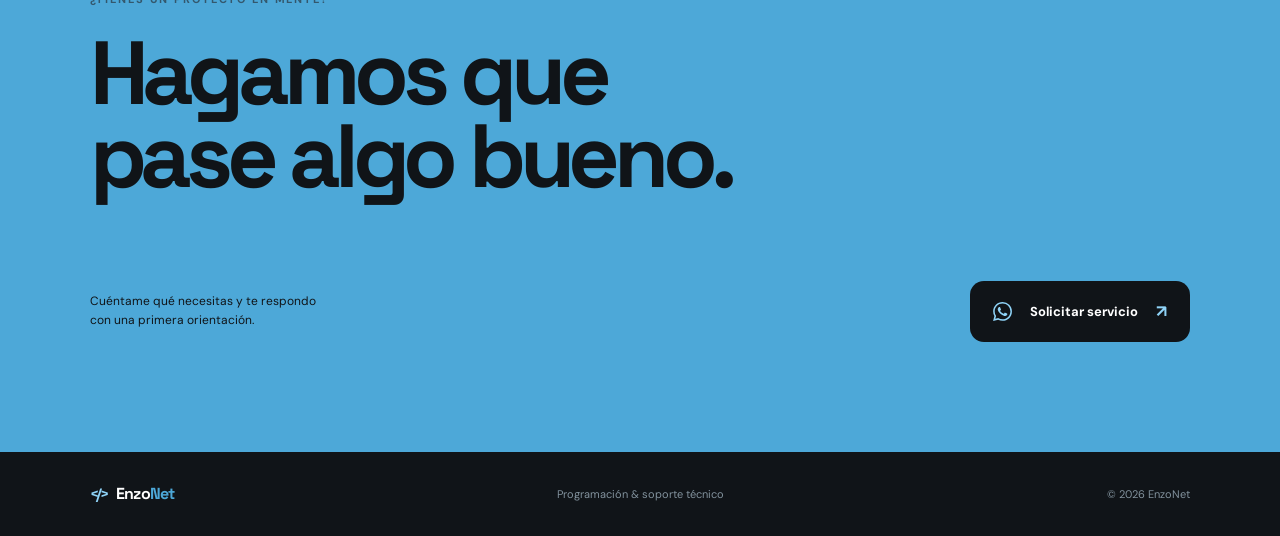
==== commit 584f5c13: "Cambios visuales" ====
--- a/index.html
+++ b/index.html
@@ -5,6 +5,7 @@
   <meta name="viewport" content="width=device-width, initial-scale=1.0" />
   <meta name="description" content="EnzoNet: desarrollo de páginas web, aplicaciones web y servicio técnico personalizado." />
   <title>EnzoNet | Código que resuelve</title>
+  <link rel="icon" type="image/svg+xml" href="favicon.svg" />
   <link rel="preconnect" href="https://fonts.googleapis.com" />
   <link rel="preconnect" href="https://fonts.gstatic.com" crossorigin />
   <link href="https://fonts.googleapis.com/css2?family=DM+Sans:wght@400;500;600;700&family=Space+Grotesk:wght@500;600;700&display=swap" rel="stylesheet" />
@@ -75,43 +76,134 @@
 
       <section class="services section-pad" id="servicios">
         <div class="section-heading reveal">
-          <div><p class="eyebrow">Lo que puedo hacer por ti</p><h2>Soluciones digitales,<br /><em>sin vueltas.</em></h2></div>
-          <p class="section-intro">Desde una idea que recién comienza hasta una herramienta que ya necesitas para trabajar mejor. Me ocupo de convertir lo complejo en algo claro.</p>
+          <div><p class="eyebrow">Lo que puedo hacer por ti</p><h2>Soluciones digitales<br /><em>que sí funcionan.</em></h2></div>
+          <p class="section-intro">Diseño y desarrollo pensados para que tu idea se vea bien, funcione bien y te ayude a crecer con más claridad.</p>
         </div>
         <div class="service-grid">
-          <article class="service-card service-featured reveal"><div class="service-number">01 / 04</div><div class="service-icon">↗</div><h3>Páginas web</h3><p>Webs rápidas, responsive y con una personalidad que representa lo que haces.</p><a href="#contacto" aria-label="Consultar sobre páginas web">Explorar servicio <span>→</span></a></article>
-          <article class="service-card reveal"><div class="service-number">02 / 04</div><div class="service-icon">⌘</div><h3>Aplicaciones web</h3><p>Herramientas a medida para ordenar, automatizar y hacer crecer tu operación.</p><a href="#contacto" aria-label="Consultar sobre aplicaciones web">Explorar servicio <span>→</span></a></article>
-          <article class="service-card reveal"><div class="service-number">03 / 04</div><div class="service-icon">⚙</div><h3>Servicio técnico</h3><p>Diagnóstico y solución para que tus equipos y sistemas vuelvan a funcionar.</p><a href="#contacto" aria-label="Consultar sobre servicio técnico">Explorar servicio <span>→</span></a></article>
-          <article class="service-card reveal"><div class="service-number">04 / 04</div><div class="service-icon">◎</div><h3>Soluciones a medida</h3><p>¿Tienes algo específico en mente? Lo conversamos y encontramos el camino.</p><a href="#contacto" aria-label="Consultar sobre soluciones a medida">Explorar servicio <span>→</span></a></article>
+          <article class="service-card service-featured reveal">
+            <div class="service-number">01 / 04</div>
+            <div class="service-icon">↗</div>
+            <h3>Páginas web</h3>
+            <p>Webs modernas, rápidas y con identidad propia para mostrar tu valor desde el primer clic.</p>
+            <a href="#contacto" aria-label="Consultar sobre páginas web">Explorar servicio <span>→</span></a>
+          </article>
+          <article class="service-card reveal">
+            <div class="service-number">02 / 04</div>
+            <div class="service-icon">⌘</div>
+            <h3>Aplicaciones web</h3>
+            <p>Herramientas para automatizar procesos, organizar información y ahorrar tiempo real.</p>
+            <a href="#contacto" aria-label="Consultar sobre aplicaciones web">Explorar servicio <span>→</span></a>
+          </article>
+          <article class="service-card reveal">
+            <div class="service-number">03 / 04</div>
+            <div class="service-icon">⚙</div>
+            <h3>Soporte técnico</h3>
+            <p>Diagnóstico y resolución de sistemas, equipos y procesos, también de forma virtual desde casa u oficina.</p>
+            <a href="#contacto" aria-label="Consultar sobre servicio técnico">Explorar servicio <span>→</span></a>
+          </article>
+          <article class="service-card reveal">
+            <div class="service-number">04 / 04</div>
+            <div class="service-icon">◎</div>
+            <h3>Soluciones a medida</h3>
+            <p>Si tienes una idea precisa, te ayudo a ordenarla, definirla y convertirla en una solución útil.</p>
+            <a href="#contacto" aria-label="Consultar sobre soluciones a medida">Explorar servicio <span>→</span></a>
+          </article>
         </div>
       </section>
 
       <section class="tech-stack section-pad" id="tecnologias">
         <div class="tech-heading reveal"><p class="eyebrow">Herramientas para construir mejor</p><h2>Tecnologías<br /><em>que domino.</em></h2></div>
-        <div class="tech-list">
-          <div class="tech-item reveal"><span class="tech-logo">&lt;/&gt;</span><strong>HTML</strong></div>
-          <div class="tech-item reveal"><span class="tech-logo">#</span><strong>CSS</strong></div>
-          <div class="tech-item reveal"><span class="tech-logo">JS</span><strong>JavaScript</strong></div>
-          <div class="tech-item reveal"><span class="tech-logo">⚛</span><strong>React</strong></div>
-          <div class="tech-item reveal"><span class="tech-logo">Py</span><strong>Python</strong></div>
-          <div class="tech-item reveal"><span class="tech-logo">L</span><strong>Laravel</strong></div>
-          <div class="tech-item reveal"><span class="tech-logo">PHP</span><strong>PHP</strong></div>
-          <div class="tech-item reveal"><span class="tech-logo">W</span><strong>WordPress</strong></div>
-          <div class="tech-item reveal"><span class="tech-logo">N&gt;</span><strong>Node.js</strong></div>
-          <div class="tech-item reveal"><span class="tech-logo">M</span><strong>MongoDB</strong></div>
-          <div class="tech-item reveal"><span class="tech-logo">SQL</span><strong>MySQL</strong></div>
-          <div class="tech-item reveal"><span class="tech-logo">M</span><strong>MariaDB</strong></div>
-          <div class="tech-item reveal"><span class="tech-logo">S3</span><strong>Amazon S3</strong></div>
-          <div class="tech-item reveal"><span class="tech-logo">B</span><strong>Bootstrap</strong></div>
-          <div class="tech-item reveal"><span class="tech-logo">+</span><strong>Soporte técnico</strong></div>
+        <div class="tech-groups">
+          <div class="tech-group reveal">
+            <h3>Frontend</h3>
+            <div class="tech-pills">
+              <span class="tech-pill"><img src="https://cdn.jsdelivr.net/npm/simple-icons@v11/icons/html5.svg" alt="HTML5 logo" /><span>HTML5</span></span>
+              <span class="tech-pill"><img src="https://cdn.jsdelivr.net/npm/simple-icons@v11/icons/css3.svg" alt="CSS3 logo" /><span>CSS3</span></span>
+              <span class="tech-pill"><img src="https://cdn.jsdelivr.net/npm/simple-icons@v11/icons/javascript.svg" alt="JavaScript logo" /><span>JavaScript</span></span>
+              <span class="tech-pill"><img src="https://cdn.jsdelivr.net/npm/simple-icons@v11/icons/react.svg" alt="React logo" /><span>React</span></span>
+            </div>
+          </div>
+          <div class="tech-group reveal">
+            <h3>Backend</h3>
+            <div class="tech-pills">
+              <span class="tech-pill"><img src="https://cdn.jsdelivr.net/npm/simple-icons@v11/icons/php.svg" alt="PHP logo" /><span>PHP</span></span>
+              <span class="tech-pill"><img src="https://cdn.jsdelivr.net/npm/simple-icons@v11/icons/laravel.svg" alt="Laravel logo" /><span>Laravel</span></span>
+              <span class="tech-pill"><img src="https://cdn.jsdelivr.net/npm/simple-icons@v11/icons/nodedotjs.svg" alt="Node.js logo" /><span>Node.js</span></span>
+              <span class="tech-pill"><img src="https://cdn.jsdelivr.net/npm/simple-icons@v11/icons/python.svg" alt="Python logo" /><span>Python</span></span>
+            </div>
+          </div>
+          <div class="tech-group reveal">
+            <h3>Datos</h3>
+            <div class="tech-pills">
+              <span class="tech-pill"><img src="https://cdn.jsdelivr.net/npm/simple-icons@v11/icons/mysql.svg" alt="MySQL logo" /><span>MySQL</span></span>
+              <span class="tech-pill"><img src="https://cdn.jsdelivr.net/npm/simple-icons@v11/icons/mongodb.svg" alt="MongoDB logo" /><span>MongoDB</span></span>
+              <span class="tech-pill"><img src="https://cdn.jsdelivr.net/npm/simple-icons@v11/icons/mariadb.svg" alt="MariaDB logo" /><span>MariaDB</span></span>
+            </div>
+          </div>
+          <div class="tech-group reveal">
+            <h3>Plataformas</h3>
+            <div class="tech-pills">
+              <span class="tech-pill"><img src="https://cdn.jsdelivr.net/npm/simple-icons@v11/icons/wordpress.svg" alt="WordPress logo" /><span>WordPress</span></span>
+              <span class="tech-pill"><img src="https://cdn.jsdelivr.net/npm/simple-icons@v11/icons/bootstrap.svg" alt="Bootstrap logo" /><span>Bootstrap</span></span>
+              <span class="tech-pill"><img src="https://cdn.jsdelivr.net/npm/simple-icons@v11/icons/vercel.svg" alt="Vercel logo" /><span>Vercel</span></span>
+              <span class="tech-pill"><img src="https://cdn.jsdelivr.net/npm/simple-icons@v11/icons/amazonaws.svg" alt="AWS logo" /><span>AWS</span></span>
+            </div>
+          </div>
         </div>
       </section>
 
       <section class="projects section-pad" id="proyectos">
         <div class="projects-heading reveal"><p class="eyebrow">Un proyecto que habla por sí solo</p><h2>Trabajo<br /><em>destacado.</em></h2></div>
         <article class="project-feature reveal">
-          <div class="project-art" role="img" aria-label="Océano y vida marina de la Isla Gorgona"><span class="project-label">Proyecto 01 / Web turística</span><span class="project-art-mark">↗</span></div>
-          <div class="project-info"><p class="project-kicker">Guapi Divers</p><h3>Una experiencia digital para descubrir Gorgona.</h3><p>Landing page bilingüe para promocionar experiencias náuticas y turismo natural desde Guapi hacia la Isla Gorgona.</p><div class="project-tags"><span>Diseño web</span><span>Experiencia bilingüe</span><span>Reservas</span></div><a class="button button-dark" href="https://guapi-divers.vercel.app/" target="_blank" rel="noopener noreferrer">Ver proyecto <span>↗</span></a></div>
+          <div class="project-art project-art-guapi" role="img" aria-label="Océano y vida marina de la Isla Gorgona">
+            <div class="project-art-top">
+              <span class="project-label">Proyecto 01 / Web turística</span>
+            </div>
+            <div class="project-brand-panel project-brand-panel-guapi">
+              <img class="project-guapi-logo" src="https://guapi-divers.vercel.app/logo_gd.jpeg" alt="Logo de Guapi Divers" />
+              <strong class="project-guapi-name">Guapi Divers</strong>
+              <span class="project-guapi-tag">Experiencias inolvidables hacia Gorgona</span>
+            </div>
+            <span class="project-art-mark">↗</span>
+          </div>
+          <div class="project-info">
+            <p class="project-kicker">Guapi Divers</p>
+            <h3>Turismo náutico y natural.</h3>
+            <p>Landing page para promocionar experiencias desde Guapi hacia la Isla Gorgona.</p>
+            <div class="project-tags">
+              <span>Web turística</span>
+              <span>Reserva</span>
+              <span>Bilingüe</span>
+            </div>
+            <a class="button button-dark" href="https://guapi-divers.vercel.app/" target="_blank" rel="noopener noreferrer">Ver proyecto <span>↗</span></a>
+          </div>
+        </article>
+
+        <article class="project-feature project-feature-ruby reveal">
+          <div class="project-art project-art-ruby" role="img" aria-label="Branding de RubyDent">
+            <div class="project-art-top">
+              <span class="project-label">Proyecto 02 / Clínica dental</span>
+            </div>
+
+            <div class="project-brand-panel">
+              <img class="project-main-logo" src="https://rubydent.vercel.app/Img/Logo%20PNG.png" alt="RubyDent logo" />
+              <p class="project-brand-copy">ODONTOLOGÍA INTEGRAL</p>
+              <span class="project-brand-copy project-brand-location">Jamundí • Valle del Cauca</span>
+            </div>
+
+            <span class="project-art-mark">↗</span>
+          </div>
+          <div class="project-info">
+            <p class="project-kicker">RubyDent</p>
+            <h3>Clínica dental con identidad premium.</h3>
+            <p>Landing page enfocada en atención humana, estética dental y reservas directas por WhatsApp.</p>
+            <div class="project-tags">
+              <span>Odontología</span>
+              <span>Estética</span>
+              <span>WhatsApp</span>
+            </div>
+            <a class="button button-dark" href="https://rubydent.vercel.app/" target="_blank" rel="noopener noreferrer">Ver proyecto <span>↗</span></a>
+          </div>
         </article>
       </section>
 
--- a/styles.css
+++ b/styles.css
@@ -63,9 +63,9 @@
 .code-status { border-top: 1px solid #3a4435; color: #95a18b; font-family: monospace; font-size: 10px; padding: 14px 20px; }.code-status .status-dot { height: 5px; margin-right: 6px; width: 5px; }.code-status b { color: var(--lime); float: right; font-weight: 400; }
 .floating-tag { background: var(--paper); color: var(--ink); font-family: monospace; font-size: 10px; padding: 12px 15px; position: absolute; z-index: 3; }.floating-tag span { color: var(--coral); margin-right: 12px; }.tag-top { right: 0; top: 25px; transform: rotate(3deg); }.tag-bottom { bottom: 27px; left: 3%; transform: rotate(-4deg); }.visual-cross { color: var(--coral); font-family: var(--display); font-size: 30px; position: absolute; }.cross-one { right: 2%; top: 180px; }.cross-two { bottom: 10px; right: 24%; color: var(--lime); }
 .marquee-strip { background: var(--lime); color: var(--ink); overflow: hidden; padding: 17px 0; transform: rotate(-1.3deg) scale(1.02); }.marquee-track { align-items: center; display: flex; font-family: var(--display); font-size: 13px; font-weight: 700; gap: 31px; justify-content: center; letter-spacing: .12em; white-space: nowrap; }.marquee-track b { color: var(--coral); font-size: 20px; }
-.services { background: var(--paper); color: var(--ink); padding-bottom: 125px; padding-top: 145px; }.section-heading { align-items: end; display: flex; gap: 8vw; justify-content: space-between; margin-bottom: 70px; }.section-heading .eyebrow, .process .eyebrow, .contact .eyebrow { color: #777c70; }.section-heading h2, .process h2 { font-size: clamp(45px, 5.2vw, 76px); margin: 0; }.section-intro { color: #73776e; font-size: 14px; line-height: 1.65; max-width: 295px; }
-.service-grid { display: grid; grid-template-columns: repeat(4, 1fr); }.service-card { border-left: 1px solid #d1d0c7; min-height: 345px; padding: 0 25px 0 22px; position: relative; }.service-card:first-child { border-left: 0; padding-left: 0; }.service-number { color: #a2a49b; font-size: 10px; letter-spacing: .08em; }.service-icon { color: var(--coral); font-family: var(--display); font-size: 38px; margin: 42px 0 30px; }.service-card h3 { font-family: var(--display); font-size: 19px; letter-spacing: -.05em; margin-bottom: 13px; }.service-card p { color: #767a71; font-size: 13px; line-height: 1.65; max-width: 200px; }.service-card a { bottom: 0; color: var(--ink); font-size: 11px; font-weight: 700; position: absolute; }.service-card a span { color: var(--coral); font-size: 16px; margin-left: 10px; }.service-featured .service-icon { color: var(--ink); }.service-featured h3 { color: #667f20; }
-.tech-stack { background: #101820; color: var(--paper); display: grid; gap: 10vw; grid-template-columns: .8fr 1.2fr; padding-bottom: 125px; padding-top: 125px; }.tech-heading h2 { font-size: clamp(45px, 5.2vw, 76px); margin: 0; }.tech-heading .eyebrow { color: var(--lime); }.tech-list { border-top: 1px solid var(--line); display: grid; grid-template-columns: repeat(2, minmax(0, 1fr)); column-gap: 42px; }.tech-item { align-items: center; border-bottom: 1px solid var(--line); display: grid; gap: 16px; grid-template-columns: 38px 64px 1fr auto; padding: 18px 0; transition: background .3s ease, padding .3s ease; }.tech-item:hover { background: rgba(143, 211, 247, .08); padding-left: 14px; padding-right: 14px; }.tech-index { color: var(--lime); font-family: monospace; font-size: 11px; }.tech-logo { align-items: center; background: var(--lime); border: 2px solid var(--paper); border-radius: 50%; box-shadow: 0 0 0 6px rgba(143, 211, 247, .12); color: var(--ink); display: inline-flex; font-family: monospace; font-size: 15px; font-weight: 700; height: 52px; justify-content: center; transition: box-shadow .25s ease, transform .25s ease; width: 52px; }.tech-item:hover .tech-logo { box-shadow: 0 0 0 9px rgba(143, 211, 247, .18); transform: rotate(-8deg) scale(1.08); }.tech-item strong { font-family: var(--display); font-size: 20px; letter-spacing: -.04em; }.tech-detail { color: #8fa0aa; font-size: 12px; }
+.services { background: linear-gradient(180deg, #ffffff 0%, #f7fafc 100%); box-shadow: inset 0 0 0 1px rgba(16, 20, 24, .03), 0 24px 50px rgba(17, 31, 43, .06); color: var(--ink); padding-bottom: 125px; padding-top: 145px; }.section-heading { align-items: end; display: flex; gap: 8vw; justify-content: space-between; margin-bottom: 70px; }.section-heading .eyebrow, .process .eyebrow, .contact .eyebrow { color: #777c70; }.section-heading h2, .process h2 { font-size: clamp(45px, 5.2vw, 76px); margin: 0; }.section-intro { color: #73776e; font-size: 14px; line-height: 1.65; max-width: 295px; }
+.service-grid { display: grid; grid-template-columns: repeat(4, 1fr); gap: 18px; }.service-card { background: rgba(255, 255, 255, .9); border: 1px solid rgba(16, 20, 24, .08); border-left: 1px solid rgba(16, 20, 24, .08); border-radius: 22px; box-shadow: 0 12px 24px rgba(17, 31, 43, .04); min-height: 345px; padding: 30px 24px 26px; position: relative; transition: transform .25s ease, box-shadow .25s ease, border-color .25s ease; }.service-card:hover { transform: translateY(-6px); box-shadow: 0 22px 38px rgba(17, 31, 43, .08); border-color: rgba(16, 20, 24, .14); }.service-card:first-child { border-left: 1px solid rgba(16, 20, 24, .08); }.service-number { color: #a2a49b; font-size: 10px; letter-spacing: .08em; }.service-icon { align-items: center; background: rgba(77, 168, 216, .08); border-radius: 12px; color: var(--coral); display: inline-flex; font-family: var(--display); font-size: 30px; height: 54px; justify-content: center; margin: 40px 0 22px; width: 54px; }.service-card h3 { font-family: var(--display); font-size: 19px; letter-spacing: -.05em; margin-bottom: 13px; }.service-card p { color: #767a71; font-size: 13px; line-height: 1.65; max-width: 220px; }.service-card a { bottom: 24px; color: var(--ink); font-size: 11px; font-weight: 700; position: absolute; }.service-card a span { color: var(--coral); font-size: 16px; margin-left: 10px; }.service-featured { background: linear-gradient(180deg, rgba(143, 211, 247, .08), rgba(255,255,255,.96)); box-shadow: 0 18px 32px rgba(14, 35, 51, .06); }.service-featured .service-icon { background: rgba(143, 211, 247, .16); color: var(--ink); }.service-featured h3 { color: #667f20; }
+.tech-stack { background: #101820; color: var(--paper); display: grid; gap: 10vw; grid-template-columns: .8fr 1.2fr; padding-bottom: 125px; padding-top: 125px; }.tech-heading h2 { font-size: clamp(45px, 5.2vw, 76px); margin: 0; }.tech-heading .eyebrow { color: var(--lime); }.tech-groups { display: grid; gap: 18px; grid-template-columns: repeat(2, minmax(0, 1fr)); }.tech-group { background: rgba(255, 255, 255, .03); border: 1px solid rgba(255, 255, 255, .08); border-radius: 20px; padding: 22px 20px; }.tech-group h3 { font-family: var(--display); font-size: 18px; letter-spacing: -.04em; margin: 0 0 16px; }.tech-pills { display: flex; flex-wrap: wrap; gap: 10px; }.tech-pill { align-items: center; background: rgba(143, 211, 247, .08); border: 1px solid rgba(143, 211, 247, .15); border-radius: 999px; color: #dfeef8; display: inline-flex; font-size: 11px; font-weight: 700; gap: 8px; letter-spacing: .06em; padding: 9px 12px; text-transform: uppercase; transition: transform .2s ease, border-color .2s ease, background .2s ease; }.tech-pill:hover { transform: translateY(-2px); border-color: rgba(143, 211, 247, .4); background: rgba(143, 211, 247, .12); }.tech-pill img { display: block; height: 18px; width: 18px; filter: brightness(0) invert(1); }
 .process { background: #242a22; display: grid; gap: 10vw; grid-template-columns: .8fr 1.2fr; padding-bottom: 130px; padding-top: 130px; }.process h2 { color: var(--paper); margin-bottom: 30px; }.process-aside > p:not(.eyebrow) { color: #9b9f95; font-size: 14px; line-height: 1.7; max-width: 255px; }.button-outline { border-color: #697060; color: var(--paper); margin-top: 28px; }.button-outline:hover { background: var(--lime); border-color: var(--lime); color: var(--ink); }.button-outline:hover span { color: var(--ink); }.process-list { border-top: 1px solid var(--line); }.process-item { align-items: center; border-bottom: 1px solid var(--line); display: grid; gap: 25px; grid-template-columns: 55px 1fr 30px; padding: 27px 0; }.process-index { color: var(--lime); font-family: monospace; font-size: 12px; }.process-item h3 { color: var(--paper); font-family: var(--display); font-size: 22px; letter-spacing: -.05em; margin-bottom: 5px; }.process-item p { color: #92988a; font-size: 12px; margin: 0; }.process-arrow { color: var(--coral); font-size: 20px; }
 .contact { background: var(--coral); color: var(--ink); padding-bottom: 110px; padding-top: 135px; }.contact .eyebrow { color: #7e372f; }.contact h2 { font-size: clamp(53px, 7vw, 102px); margin-bottom: 47px; }.contact h2 em { color: var(--ink); }.contact-email { border-bottom: 2px solid var(--ink); display: inline-flex; font-family: var(--display); font-size: clamp(25px, 3vw, 42px); font-weight: 600; letter-spacing: -.06em; padding-bottom: 8px; }.contact-email span { font-family: var(--body); font-size: 25px; margin-left: 30px; }.contact-bottom { align-items: end; display: flex; justify-content: space-between; margin-top: 82px; }.contact-bottom p { font-size: 12px; line-height: 1.6; }.button-light { background: var(--paper); color: var(--ink); }.button-light span { color: var(--coral); }.button-light:hover { background: var(--ink); color: var(--paper); }
 .contact-whatsapp { border-bottom: 1px solid var(--ink); display: inline-flex; font-size: 14px; font-weight: 700; gap: 18px; margin-left: 24px; padding-bottom: 8px; vertical-align: bottom; }.contact-whatsapp span { font-size: 17px; }
@@ -73,9 +73,51 @@
 .reveal { opacity: 0; transform: translateY(20px); transition: opacity .7s ease, transform .7s ease; }.reveal.is-visible { opacity: 1; transform: translateY(0); }.reveal-delay { transition-delay: .15s; }
 @media (max-width: 800px) { .site-header { padding-top: 22px; }.menu-toggle { display: block; margin-left: auto; }.main-nav { background: var(--ink); border: 1px solid #3b4237; display: none; flex-direction: column; gap: 0; left: 24px; padding: 8px 18px; position: absolute; right: 24px; top: 68px; }.main-nav.open { display: flex; }.main-nav a { border-bottom: 1px solid #30372e; padding: 13px 0; }.main-nav a:last-child { border: 0; }.header-cta { display: none; }.hero { display: block; min-height: auto; padding-bottom: 100px; padding-top: 150px; }.hero-visual { margin-top: 70px; min-height: 375px; }.code-window { left: 3%; top: 64px; width: 91%; }.floating-tag { font-size: 9px; }.tag-top { right: 3%; }.section-heading { align-items: start; display: block; }.section-intro { margin-top: 30px; }.services { padding-bottom: 85px; padding-top: 100px; }.service-grid { grid-template-columns: repeat(2, 1fr); row-gap: 70px; }.service-card:nth-child(3) { border-left: 0; padding-left: 0; }.service-card { min-height: 300px; }.process { display: block; padding-bottom: 90px; padding-top: 100px; }.process-list { margin-top: 70px; }.contact { padding-bottom: 90px; padding-top: 100px; }.contact-bottom { align-items: start; display: block; margin-top: 58px; }.contact-bottom .button { margin-top: 20px; }.site-footer { align-items: start; flex-direction: column; gap: 13px; } }
 @media (max-width: 470px) { h1 { font-size: 50px; }.hero-actions { align-items: start; flex-direction: column; gap: 20px; }.hero-proof { margin-top: 42px; }.hero-visual { min-height: 300px; }.code-lines { font-size: 9px; padding: 18px 10px 12px; }.code-lines i { margin-right: 8px; }.window-bar { padding: 12px; }.window-bar small { font-size: 7px; }.code-status { padding: 11px 12px; }.floating-tag { padding: 9px; }.tag-bottom { bottom: 7px; }.service-grid { display: block; }.service-card { border-left: 0; border-top: 1px solid #d1d0c7; min-height: 285px; padding: 25px 0 0 !important; }.service-card:first-child { border-top: 0; padding-top: 0 !important; }.contact-email { font-size: 25px; }.contact-email span { margin-left: 15px; } }
-.projects { background: #eaf7fd; color: var(--ink); padding-bottom: 125px; padding-top: 125px; }.projects-heading { align-items: end; display: flex; justify-content: space-between; margin-bottom: 55px; }.projects-heading .eyebrow { color: #397a9d; }.projects-heading h2 { font-size: clamp(45px, 5.2vw, 76px); margin: 0; }.project-feature { background: var(--paper); display: grid; grid-template-columns: 1.08fr .92fr; min-height: 460px; }.project-art { background: linear-gradient(180deg, rgba(7, 41, 59, .08), rgba(7, 41, 59, .56)), url('https://images.unsplash.com/photo-1544551763-46a013bb70d5?auto=format&fit=crop&w=1400&q=85') center / cover; min-height: 460px; padding: 26px; position: relative; }.project-label { background: var(--paper); color: var(--ink); font-family: monospace; font-size: 10px; padding: 11px 14px; }.project-art-mark { bottom: 25px; color: var(--paper); font-size: 42px; position: absolute; right: 30px; }.project-info { align-self: center; padding: 55px clamp(28px, 5vw, 75px); }.project-kicker { color: #397a9d; font-size: 11px; font-weight: 700; letter-spacing: .16em; margin-bottom: 24px; text-transform: uppercase; }.project-info h3 { font-family: var(--display); font-size: clamp(30px, 3.5vw, 52px); letter-spacing: -.07em; line-height: .98; margin-bottom: 24px; }.project-info > p:not(.project-kicker) { color: #707b82; font-size: 14px; line-height: 1.7; max-width: 370px; }.project-tags { display: flex; flex-wrap: wrap; gap: 8px; margin: 27px 0 34px; }.project-tags span { border: 1px solid #c2dbe8; color: #397a9d; font-size: 10px; padding: 7px 10px; }.button-dark { background: var(--ink); color: var(--paper); }.button-dark span { color: var(--lime); }.button-dark:hover { background: var(--coral); color: var(--ink); }
-@media (max-width: 800px) { .projects { padding-bottom: 90px; padding-top: 100px; }.projects-heading { align-items: start; display: block; }.project-feature { display: block; }.project-art { min-height: 330px; }.project-info { padding: 40px 28px 45px; } }
-@media (max-width: 470px) { .project-art { min-height: 260px; padding: 18px; }.project-info h3 { font-size: 35px; } }
+.projects { background: #eaf7fd; color: var(--ink); padding-bottom: 125px; padding-top: 125px; }
+.projects-heading { align-items: end; display: flex; justify-content: space-between; margin-bottom: 55px; }
+.projects-heading .eyebrow { color: #397a9d; }
+.projects-heading h2 { font-size: clamp(45px, 5.2vw, 76px); margin: 0; }
+.project-feature { background: var(--paper); border: 1px solid rgba(17, 45, 61, .06); border-radius: 28px; box-shadow: 0 18px 40px rgba(17, 31, 43, .08); display: grid; grid-template-columns: 1.08fr .92fr; min-height: 460px; overflow: hidden; transition: transform .25s ease, box-shadow .25s ease; }
+.project-feature:hover { transform: translateY(-6px); box-shadow: 0 26px 58px rgba(17, 31, 43, .12); }
+.project-feature + .project-feature { margin-top: 28px; }
+.project-art { min-height: 460px; padding: 26px; position: relative; overflow: hidden; }
+.project-art::before { content: ''; position: absolute; inset: 0; background: linear-gradient(120deg, rgba(9,24,36,.10), rgba(9,24,36,.48)); }
+.project-art-guapi { background: linear-gradient(180deg, rgba(255,255,255,.96), rgba(240,247,250,.94)); }
+.project-art-ruby { background: linear-gradient(180deg, rgba(15, 15, 17, .96), rgba(0, 0, 0, 1)); border-left: 1px solid rgba(22, 42, 36, .1); display: flex; flex-direction: column; justify-content: space-between; }
+.project-art > * { position: relative; z-index: 1; }
+.project-art-top { align-items: flex-start; display: flex; gap: 16px; justify-content: space-between; }
+.project-label { background: rgba(255,255,255,.88); backdrop-filter: blur(6px); color: var(--ink); font-family: monospace; font-size: 10px; padding: 11px 14px; border-radius: 999px; }
+.project-badge { background: rgba(143, 211, 247, .18); border: 1px solid rgba(255,255,255,.3); color: #eaf8ff; font-size: 10px; font-weight: 700; letter-spacing: .12em; padding: 9px 10px; text-transform: uppercase; border-radius: 999px; }
+.project-badge-ruby { background: rgba(38, 77, 67, .12); color: #264d43; border-color: rgba(38,77,67,.18); }
+.project-art-card { align-self: flex-start; background: rgba(8, 24, 33, .46); border: 1px solid rgba(255,255,255,.18); border-radius: 18px; box-shadow: 0 12px 30px rgba(2, 16, 22, .18); color: #f4fbff; margin-top: 160px; max-width: 240px; padding: 18px 18px 16px; }
+.project-art-card strong { display: block; font-family: var(--display); font-size: 24px; letter-spacing: -.05em; margin-bottom: 6px; }
+.project-art-card span { color: rgba(244,251,255,.8); font-size: 11px; line-height: 1.55; }
+.project-brand-panel { display: flex; flex-direction: column; align-items: center; justify-content: center; text-align: center; padding: 18px 12px 38px; }
+.project-brand-panel-guapi { justify-content: center; min-height: 100%; }
+.project-art-ruby .project-brand-panel { flex: 1; justify-content: center; }
+.project-guapi-logo { width: min(150px, 52%); height: auto; margin-bottom: 14px; border-radius: 18px; box-shadow: 0 14px 28px rgba(0,0,0,.18); }
+.project-guapi-name { display: block; font-family: var(--display); font-size: clamp(24px, 2.2vw, 34px); letter-spacing: -.06em; margin-bottom: 8px; color: #ffffff; }
+.project-guapi-tag { display: block; color: rgba(255,255,255,.82); font-size: 0.7rem; letter-spacing: .14em; text-transform: uppercase; }
+.project-main-logo { width: min(240px, 68%); height: auto; margin-bottom: 14px; }
+.project-brand-panel p { margin: 0; font-size: 0.72rem; color: #264d43; letter-spacing: .22em; font-weight: 800; }
+.project-brand-panel span { margin-top: 8px; font-size: 0.78rem; color: rgba(38, 77, 67, .8); letter-spacing: .12em; text-transform: uppercase; }
+.project-brand-copy { color: #ffffff !important; }
+.project-brand-location { color: rgba(255,255,255,.82) !important; }
+.project-art-mark { bottom: 25px; color: #f4fbff; font-size: 42px; position: absolute; right: 30px; z-index: 1; }
+.project-feature-ruby .project-art-mark { color: #1b302b; }
+.project-info { align-self: center; padding: 55px clamp(28px, 5vw, 75px); }
+.project-kicker { color: #397a9d; font-size: 11px; font-weight: 700; letter-spacing: .16em; margin-bottom: 24px; text-transform: uppercase; }
+.project-info h3 { font-family: var(--display); font-size: clamp(30px, 3.5vw, 52px); letter-spacing: -.07em; line-height: .98; margin-bottom: 24px; }
+.project-info > p:not(.project-kicker) { color: #707b82; font-size: 14px; line-height: 1.7; max-width: 370px; }
+.project-tags { display: flex; flex-wrap: wrap; gap: 8px; margin: 27px 0 18px; }
+.project-tags span { border: 1px solid #c2dbe8; border-radius: 999px; color: #397a9d; font-size: 10px; font-weight: 700; letter-spacing: .08em; padding: 7px 10px; text-transform: uppercase; }
+.project-highlights { margin: 0 0 26px; padding-left: 18px; color: #436f7f; font-size: 13px; line-height: 1.8; }
+.project-highlights li::marker { color: #397a9d; }
+.button-dark { background: var(--ink); color: var(--paper); border-radius: 14px; }.button-dark span { color: var(--lime); }.button-dark:hover { background: var(--coral); color: var(--ink); }
+.project-feature-ruby .button-dark { color: #d4af5a; }
+.project-feature-ruby .button-dark span { color: #d4af5a; }
+@media (max-width: 800px) { .projects { padding-bottom: 90px; padding-top: 100px; }.projects-heading { align-items: start; display: block; }.project-feature { display: block; }.project-feature + .project-feature { margin-top: 22px; }.project-art { min-height: 330px; }.project-info { padding: 40px 28px 45px; }.project-art-card { margin-top: 110px; } }
+@media (max-width: 470px) { .project-art { min-height: 260px; padding: 18px; }.project-info h3 { font-size: 35px; }.project-art-top { align-items: center; }.project-badge { letter-spacing: .08em; } }
 .hero { background: radial-gradient(circle at 70% 20%, rgba(185, 226, 247, .14), transparent 31%), var(--ink); }
 .status-dot { box-shadow: 0 0 0 5px rgba(185, 226, 247, .1); }
 .main-nav a { color: #aab7bf; }
@@ -97,7 +139,7 @@
 @keyframes floatingWhatsappIn { from { opacity: 0; transform: translateY(20px) scale(.7); } to { opacity: 1; transform: translateY(0) scale(1); } }.floating-whatsapp { transition: background .2s ease, transform .2s ease; }
 @keyframes floatingWhatsappPulse { 0%, 100% { box-shadow: 0 8px 20px rgba(0, 0, 0, .24), 0 0 0 0 rgba(37, 211, 102, .42); } 50% { box-shadow: 0 8px 20px rgba(0, 0, 0, .24), 0 0 0 9px rgba(37, 211, 102, 0); } }
 @keyframes whatsappFloat { 0%, 100% { margin-bottom: 0; } 50% { margin-bottom: 3px; } }
-.project-art { background-image: linear-gradient(180deg, rgba(7, 41, 59, .08), rgba(7, 41, 59, .56)), url('https://guapi-divers.vercel.app/img/WhatsApp%20Image%202026-08-07%20at%201.16.21%20PM.jpeg'); }
+.project-art-ruby { background: linear-gradient(180deg, rgba(15, 15, 17, .96), rgba(0, 0, 0, 1)); }
 .hero::before { animation: ambientSweep 16s ease-in-out infinite; background: linear-gradient(115deg, transparent 20%, rgba(143, 211, 247, .08) 50%, transparent 80%); background-size: 220% 100%; content: ''; inset: 0; pointer-events: none; position: absolute; }
 .hero-copy, .hero-visual { position: relative; z-index: 1; }
 .visual-grid { animation: gridDrift 18s ease-in-out infinite alternate; }
@@ -114,7 +156,7 @@
 @media (prefers-reduced-motion: reduce) { .hero::before, .visual-grid, .code-window, .tag-top, .tag-bottom, .visual-cross { animation: none; } }
 @media (max-width: 470px) { .services .service-card { min-height: auto; }.services .service-card a { bottom: auto; display: inline-flex; margin-top: 18px; position: static; }.services .service-card p { margin-bottom: 0; }.marquee-strip { margin-left: 0; margin-right: 0; transform: rotate(-1.3deg) scale(1.01); } }
 .tech-stack { grid-template-columns: 1fr; }
-@media (max-width: 800px) { .tech-stack { gap: 60px; padding-bottom: 90px; padding-top: 100px; }.tech-list { grid-template-columns: 1fr; }.tech-item { grid-template-columns: 32px 56px 1fr; }.tech-logo { height: 46px; width: 46px; }.tech-detail { grid-column: 3; margin-top: -12px; } }
+@media (max-width: 800px) { .tech-stack { gap: 60px; padding-bottom: 90px; padding-top: 100px; }.tech-groups { grid-template-columns: 1fr; } }
 @media (max-width: 470px) { .floating-whatsapp { bottom: 18px; height: 48px; right: 18px; width: 48px; }.floating-whatsapp .whatsapp-icon { height: 24px; width: 24px; }.tech-item strong { font-size: 18px; } }
 .tech-item { grid-template-columns: 64px 1fr; }
 .tech-index, .tech-detail { display: none; }
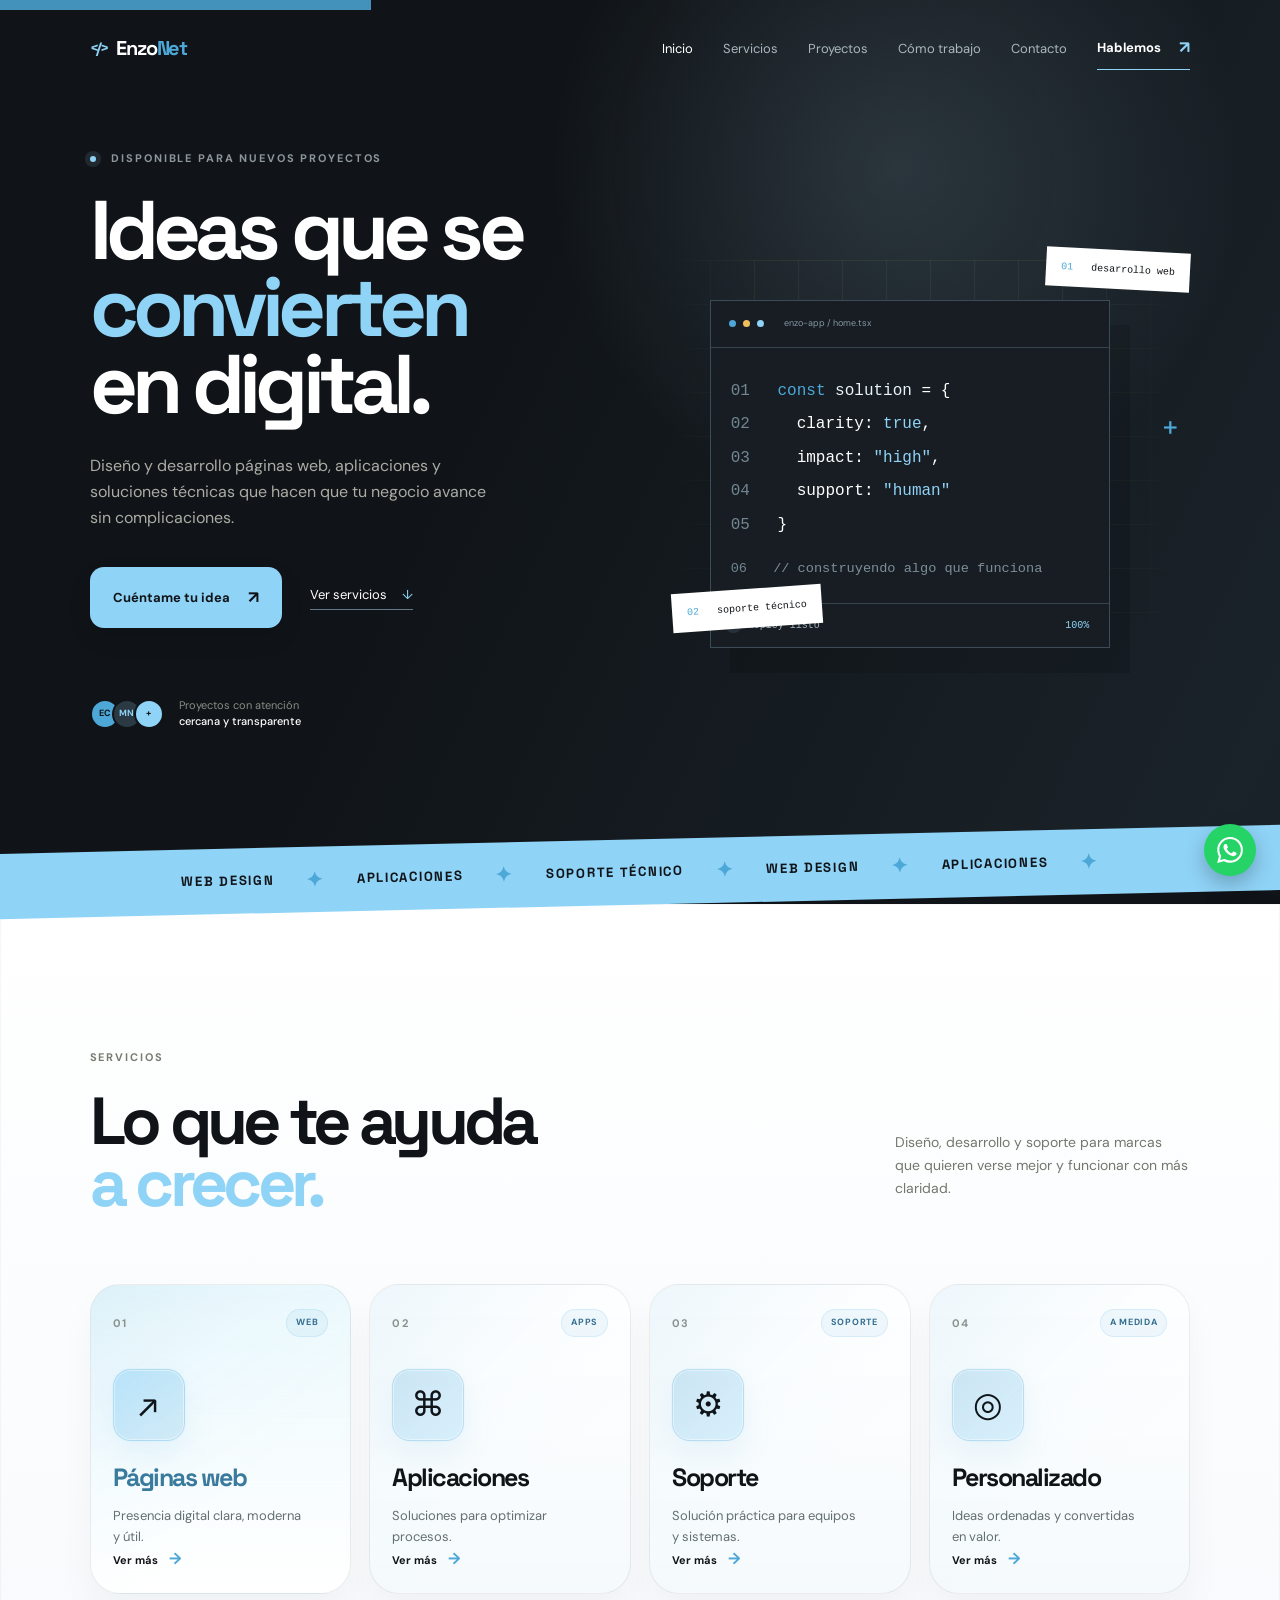
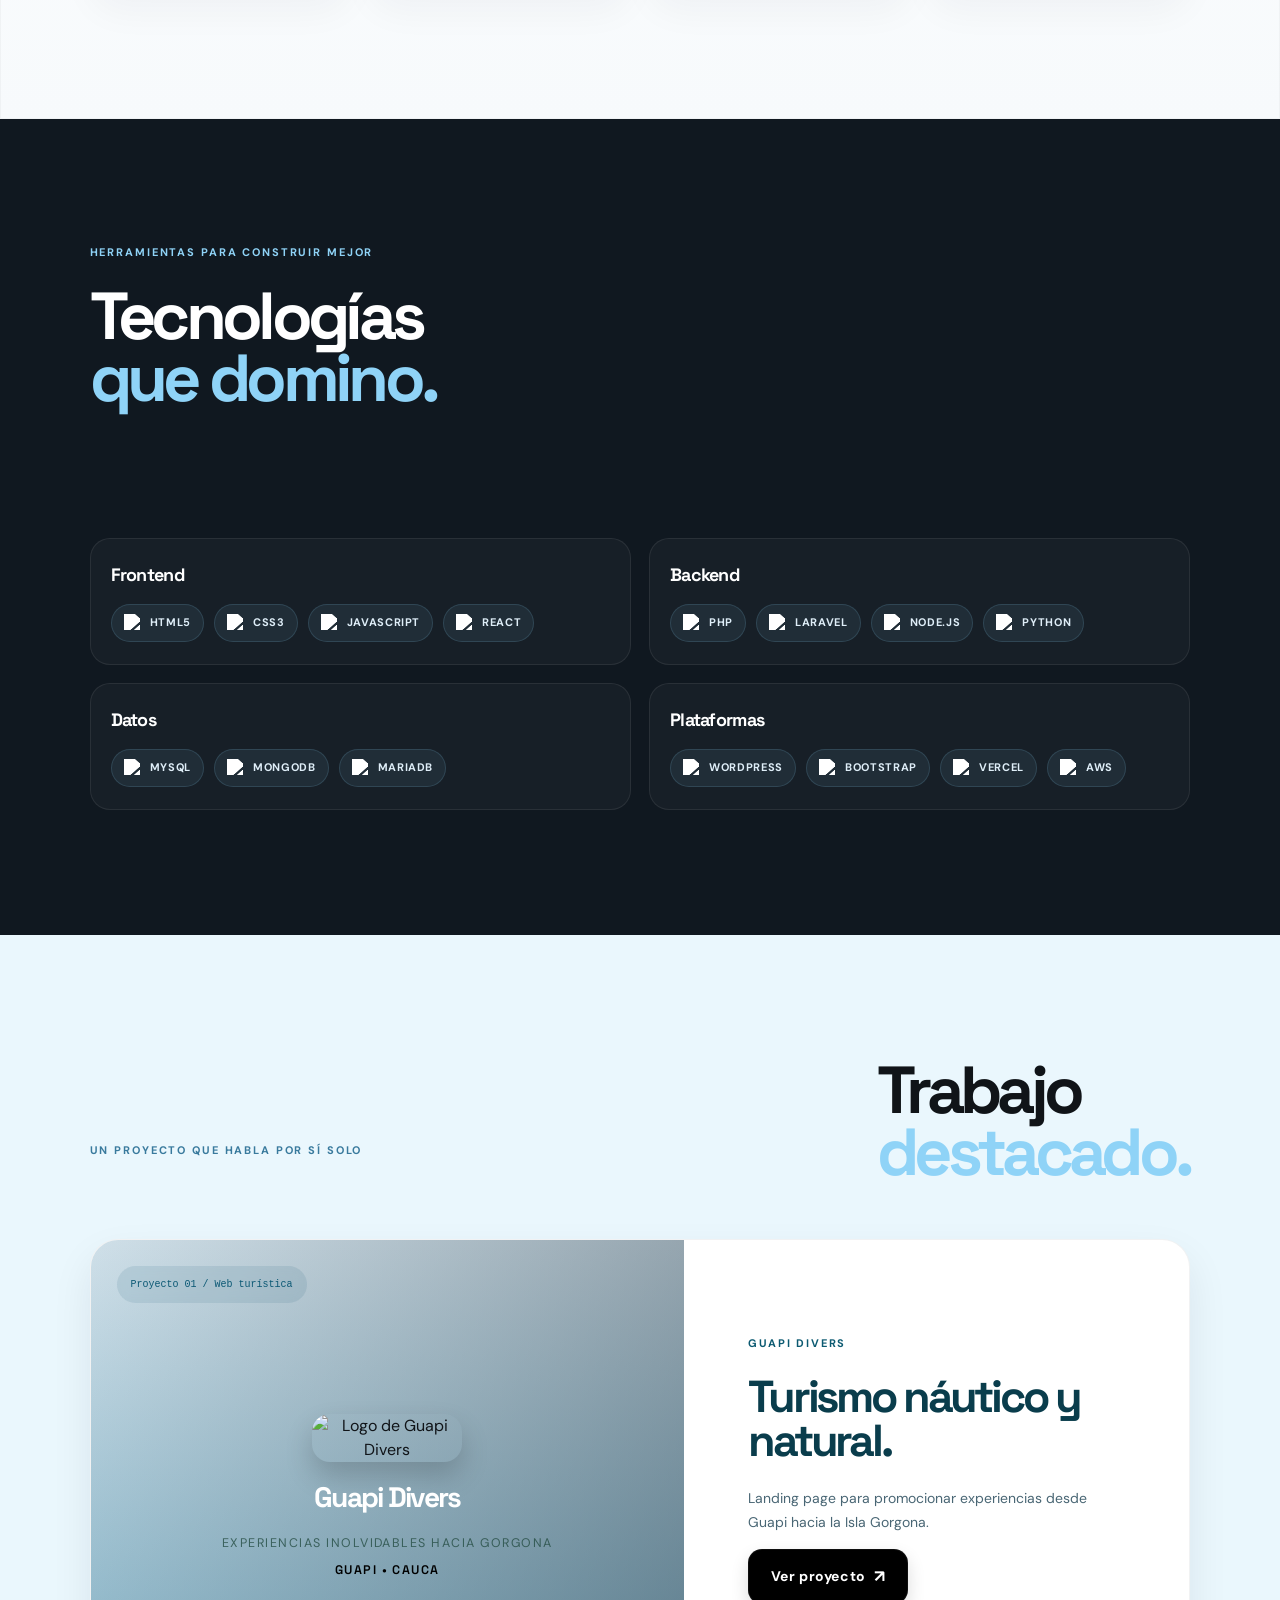
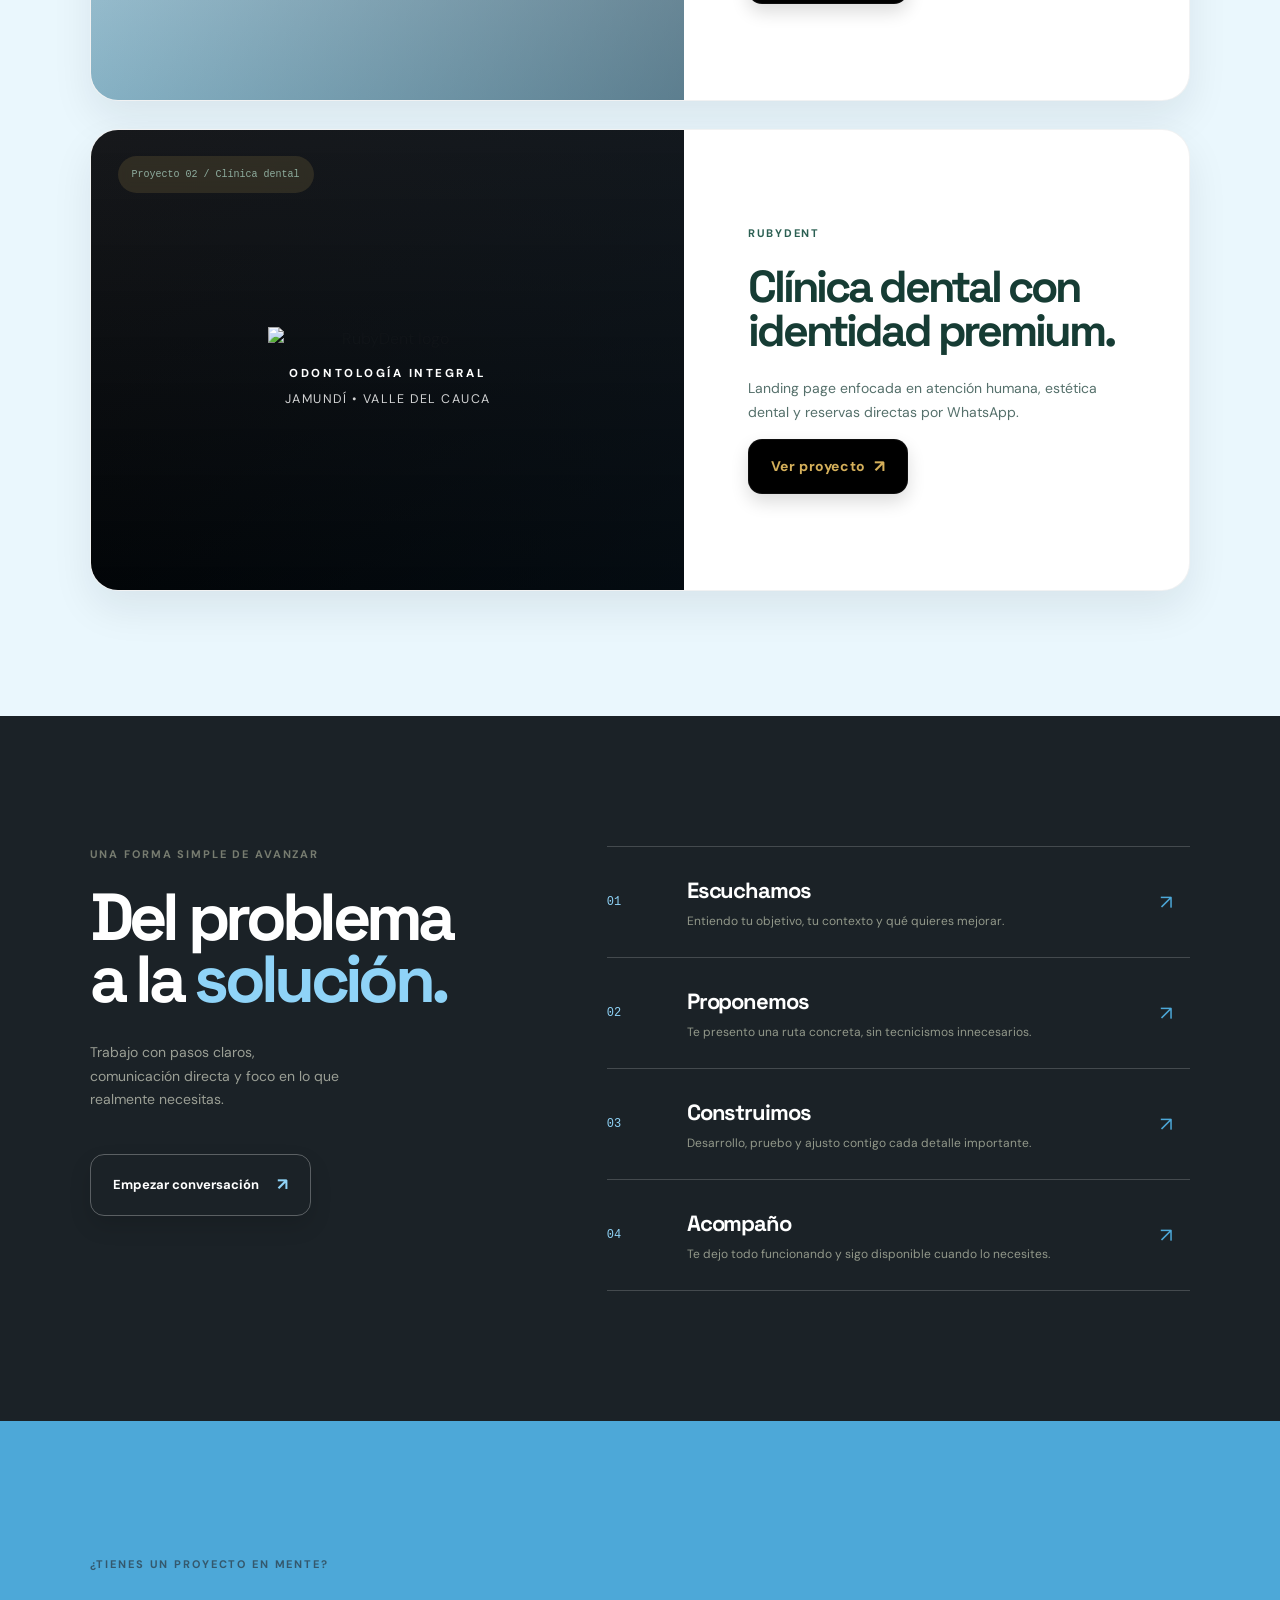
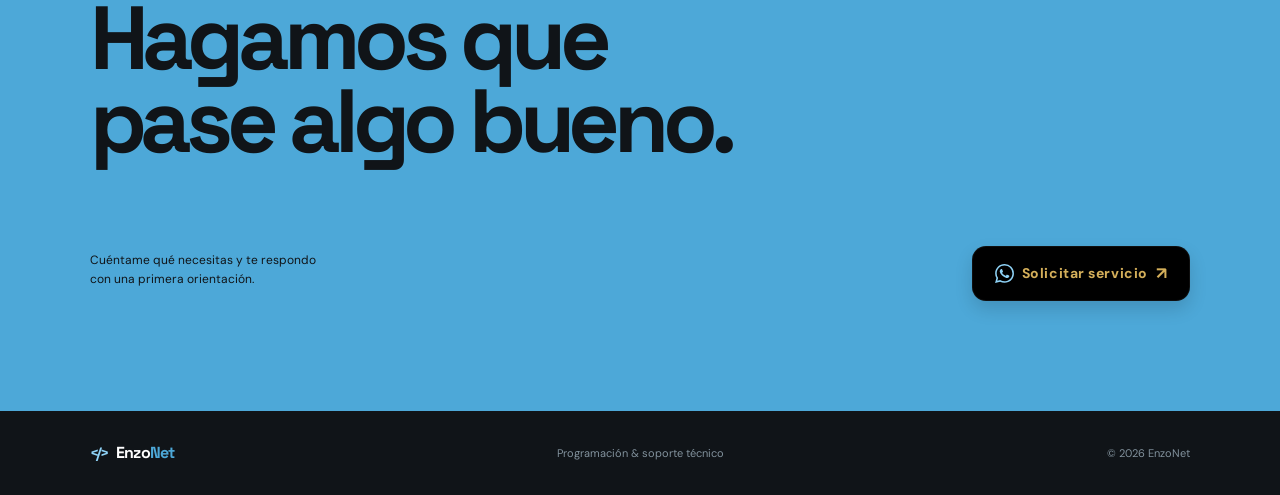
==== commit 94c33648: "cambios visuales" ====
--- a/index.html
+++ b/index.html
@@ -3,9 +3,35 @@
 <head>
   <meta charset="UTF-8" />
   <meta name="viewport" content="width=device-width, initial-scale=1.0" />
-  <meta name="description" content="EnzoNet: desarrollo de páginas web, aplicaciones web y servicio técnico personalizado." />
+  <meta name="description" content="EnzoNet desarrolla páginas web, aplicaciones web y ofrece soporte técnico personalizado para negocios y proyectos en Colombia." />
+  <meta name="author" content="EnzoNet" />
+  <meta name="robots" content="index, follow" />
+  <meta name="theme-color" content="#101418" />
   <title>EnzoNet | Código que resuelve</title>
   <link rel="icon" type="image/svg+xml" href="favicon.svg" />
+  <link rel="canonical" href="https://enzonet.vercel.app/" />
+  <meta property="og:locale" content="es_CO" />
+  <meta property="og:type" content="website" />
+  <meta property="og:site_name" content="EnzoNet" />
+  <meta property="og:title" content="EnzoNet | Código que resuelve" />
+  <meta property="og:description" content="Páginas web, aplicaciones y soporte técnico para convertir ideas en soluciones digitales." />
+  <meta property="og:url" content="https://enzonet.vercel.app/" />
+  <meta property="og:image" content="https://enzonet.vercel.app/favicon.svg" />
+  <meta name="twitter:card" content="summary" />
+  <meta name="twitter:title" content="EnzoNet | Código que resuelve" />
+  <meta name="twitter:description" content="Páginas web, aplicaciones y soporte técnico para convertir ideas en soluciones digitales." />
+  <meta name="twitter:image" content="https://enzonet.vercel.app/favicon.svg" />
+  <script type="application/ld+json">
+    {
+      "@context": "https://schema.org",
+      "@type": "ProfessionalService",
+      "name": "EnzoNet",
+      "url": "https://enzonet.vercel.app/",
+      "description": "Desarrollo de páginas web, aplicaciones web y soporte técnico personalizado.",
+      "areaServed": "Colombia",
+      "serviceType": ["Desarrollo web", "Aplicaciones web", "Soporte técnico"]
+    }
+  </script>
   <link rel="preconnect" href="https://fonts.googleapis.com" />
   <link rel="preconnect" href="https://fonts.gstatic.com" crossorigin />
   <link href="https://fonts.googleapis.com/css2?family=DM+Sans:wght@400;500;600;700&family=Space+Grotesk:wght@500;600;700&display=swap" rel="stylesheet" />
@@ -76,37 +102,49 @@
 
       <section class="services section-pad" id="servicios">
         <div class="section-heading reveal">
-          <div><p class="eyebrow">Lo que puedo hacer por ti</p><h2>Soluciones digitales<br /><em>que sí funcionan.</em></h2></div>
-          <p class="section-intro">Diseño y desarrollo pensados para que tu idea se vea bien, funcione bien y te ayude a crecer con más claridad.</p>
-        </div>
-        <div class="service-grid">
+          <div><p class="eyebrow">Servicios</p><h2>Lo que te ayuda<br /><em>a crecer.</em></h2></div>
+          <p class="section-intro">Diseño, desarrollo y soporte para marcas que quieren verse mejor y funcionar con más claridad.</p>
+        </div>
+        <div class="service-grid service-grid-graphic">
           <article class="service-card service-featured reveal">
-            <div class="service-number">01 / 04</div>
+            <div class="service-topline">
+              <span class="service-number">01</span>
+              <span class="service-tag">Web</span>
+            </div>
             <div class="service-icon">↗</div>
             <h3>Páginas web</h3>
-            <p>Webs modernas, rápidas y con identidad propia para mostrar tu valor desde el primer clic.</p>
-            <a href="#contacto" aria-label="Consultar sobre páginas web">Explorar servicio <span>→</span></a>
+            <p>Presencia digital clara, moderna y útil.</p>
+            <a href="#contacto" aria-label="Consultar sobre páginas web">Ver más <span>→</span></a>
           </article>
           <article class="service-card reveal">
-            <div class="service-number">02 / 04</div>
+            <div class="service-topline">
+              <span class="service-number">02</span>
+              <span class="service-tag">Apps</span>
+            </div>
             <div class="service-icon">⌘</div>
-            <h3>Aplicaciones web</h3>
-            <p>Herramientas para automatizar procesos, organizar información y ahorrar tiempo real.</p>
-            <a href="#contacto" aria-label="Consultar sobre aplicaciones web">Explorar servicio <span>→</span></a>
+            <h3>Aplicaciones</h3>
+            <p>Soluciones para optimizar procesos.</p>
+            <a href="#contacto" aria-label="Consultar sobre aplicaciones web">Ver más <span>→</span></a>
           </article>
           <article class="service-card reveal">
-            <div class="service-number">03 / 04</div>
+            <div class="service-topline">
+              <span class="service-number">03</span>
+              <span class="service-tag">Soporte</span>
+            </div>
             <div class="service-icon">⚙</div>
-            <h3>Soporte técnico</h3>
-            <p>Diagnóstico y resolución de sistemas, equipos y procesos, también de forma virtual desde casa u oficina.</p>
-            <a href="#contacto" aria-label="Consultar sobre servicio técnico">Explorar servicio <span>→</span></a>
+            <h3>Soporte</h3>
+            <p>Solución práctica para equipos y sistemas.</p>
+            <a href="#contacto" aria-label="Consultar sobre servicio técnico">Ver más <span>→</span></a>
           </article>
           <article class="service-card reveal">
-            <div class="service-number">04 / 04</div>
+            <div class="service-topline">
+              <span class="service-number">04</span>
+              <span class="service-tag">A medida</span>
+            </div>
             <div class="service-icon">◎</div>
-            <h3>Soluciones a medida</h3>
-            <p>Si tienes una idea precisa, te ayudo a ordenarla, definirla y convertirla en una solución útil.</p>
-            <a href="#contacto" aria-label="Consultar sobre soluciones a medida">Explorar servicio <span>→</span></a>
+            <h3>Personalizado</h3>
+            <p>Ideas ordenadas y convertidas en valor.</p>
+            <a href="#contacto" aria-label="Consultar sobre soluciones a medida">Ver más <span>→</span></a>
           </article>
         </div>
       </section>
@@ -154,7 +192,7 @@
 
       <section class="projects section-pad" id="proyectos">
         <div class="projects-heading reveal"><p class="eyebrow">Un proyecto que habla por sí solo</p><h2>Trabajo<br /><em>destacado.</em></h2></div>
-        <article class="project-feature reveal">
+        <article class="project-feature project-feature-guapi reveal">
           <div class="project-art project-art-guapi" role="img" aria-label="Océano y vida marina de la Isla Gorgona">
             <div class="project-art-top">
               <span class="project-label">Proyecto 01 / Web turística</span>
@@ -163,18 +201,13 @@
               <img class="project-guapi-logo" src="https://guapi-divers.vercel.app/logo_gd.jpeg" alt="Logo de Guapi Divers" />
               <strong class="project-guapi-name">Guapi Divers</strong>
               <span class="project-guapi-tag">Experiencias inolvidables hacia Gorgona</span>
-            </div>
-            <span class="project-art-mark">↗</span>
+              <span class="project-guapi-location">Guapi • Cauca</span>
+            </div>
           </div>
           <div class="project-info">
             <p class="project-kicker">Guapi Divers</p>
             <h3>Turismo náutico y natural.</h3>
             <p>Landing page para promocionar experiencias desde Guapi hacia la Isla Gorgona.</p>
-            <div class="project-tags">
-              <span>Web turística</span>
-              <span>Reserva</span>
-              <span>Bilingüe</span>
-            </div>
             <a class="button button-dark" href="https://guapi-divers.vercel.app/" target="_blank" rel="noopener noreferrer">Ver proyecto <span>↗</span></a>
           </div>
         </article>
@@ -190,18 +223,11 @@
               <p class="project-brand-copy">ODONTOLOGÍA INTEGRAL</p>
               <span class="project-brand-copy project-brand-location">Jamundí • Valle del Cauca</span>
             </div>
-
-            <span class="project-art-mark">↗</span>
           </div>
           <div class="project-info">
             <p class="project-kicker">RubyDent</p>
             <h3>Clínica dental con identidad premium.</h3>
             <p>Landing page enfocada en atención humana, estética dental y reservas directas por WhatsApp.</p>
-            <div class="project-tags">
-              <span>Odontología</span>
-              <span>Estética</span>
-              <span>WhatsApp</span>
-            </div>
             <a class="button button-dark" href="https://rubydent.vercel.app/" target="_blank" rel="noopener noreferrer">Ver proyecto <span>↗</span></a>
           </div>
         </article>
--- a/styles.css
+++ b/styles.css
@@ -37,9 +37,9 @@
 h1 em, h2 em { color: var(--lime); font-style: normal; }
 .hero-text { color: #aaaDA4; font-size: 16px; line-height: 1.65; max-width: 410px; }
 .hero-actions { align-items: center; display: flex; gap: 28px; margin-top: 35px; }
-.button { border: 1px solid transparent; padding: 17px 22px; transition: background .2s ease, color .2s ease, transform .2s ease; }
-.button:hover { transform: translateY(-3px); }
-.button-primary { background: var(--lime); color: var(--ink); }
+.button { background: #000000; border: 1px solid rgba(255,255,255,.08); border-radius: 14px; box-shadow: 0 10px 22px rgba(0,0,0,.12); color: var(--paper); padding: 17px 22px; transition: background .2s ease, color .2s ease, transform .2s ease, box-shadow .2s ease, border-color .2s ease; }
+.button:hover { transform: translateY(-3px); box-shadow: 0 14px 28px rgba(0,0,0,.18); }
+.button-primary { background: var(--lime); color: var(--ink); border-color: rgba(143,211,247,.4); }
 .button-primary span { color: var(--ink); }
 .button-primary:hover { background: var(--paper); }
 .text-link { border-bottom: 1px solid #60645c; color: var(--paper); font-size: 13px; padding-bottom: 5px; }
@@ -64,10 +64,32 @@
 .floating-tag { background: var(--paper); color: var(--ink); font-family: monospace; font-size: 10px; padding: 12px 15px; position: absolute; z-index: 3; }.floating-tag span { color: var(--coral); margin-right: 12px; }.tag-top { right: 0; top: 25px; transform: rotate(3deg); }.tag-bottom { bottom: 27px; left: 3%; transform: rotate(-4deg); }.visual-cross { color: var(--coral); font-family: var(--display); font-size: 30px; position: absolute; }.cross-one { right: 2%; top: 180px; }.cross-two { bottom: 10px; right: 24%; color: var(--lime); }
 .marquee-strip { background: var(--lime); color: var(--ink); overflow: hidden; padding: 17px 0; transform: rotate(-1.3deg) scale(1.02); }.marquee-track { align-items: center; display: flex; font-family: var(--display); font-size: 13px; font-weight: 700; gap: 31px; justify-content: center; letter-spacing: .12em; white-space: nowrap; }.marquee-track b { color: var(--coral); font-size: 20px; }
 .services { background: linear-gradient(180deg, #ffffff 0%, #f7fafc 100%); box-shadow: inset 0 0 0 1px rgba(16, 20, 24, .03), 0 24px 50px rgba(17, 31, 43, .06); color: var(--ink); padding-bottom: 125px; padding-top: 145px; }.section-heading { align-items: end; display: flex; gap: 8vw; justify-content: space-between; margin-bottom: 70px; }.section-heading .eyebrow, .process .eyebrow, .contact .eyebrow { color: #777c70; }.section-heading h2, .process h2 { font-size: clamp(45px, 5.2vw, 76px); margin: 0; }.section-intro { color: #73776e; font-size: 14px; line-height: 1.65; max-width: 295px; }
-.service-grid { display: grid; grid-template-columns: repeat(4, 1fr); gap: 18px; }.service-card { background: rgba(255, 255, 255, .9); border: 1px solid rgba(16, 20, 24, .08); border-left: 1px solid rgba(16, 20, 24, .08); border-radius: 22px; box-shadow: 0 12px 24px rgba(17, 31, 43, .04); min-height: 345px; padding: 30px 24px 26px; position: relative; transition: transform .25s ease, box-shadow .25s ease, border-color .25s ease; }.service-card:hover { transform: translateY(-6px); box-shadow: 0 22px 38px rgba(17, 31, 43, .08); border-color: rgba(16, 20, 24, .14); }.service-card:first-child { border-left: 1px solid rgba(16, 20, 24, .08); }.service-number { color: #a2a49b; font-size: 10px; letter-spacing: .08em; }.service-icon { align-items: center; background: rgba(77, 168, 216, .08); border-radius: 12px; color: var(--coral); display: inline-flex; font-family: var(--display); font-size: 30px; height: 54px; justify-content: center; margin: 40px 0 22px; width: 54px; }.service-card h3 { font-family: var(--display); font-size: 19px; letter-spacing: -.05em; margin-bottom: 13px; }.service-card p { color: #767a71; font-size: 13px; line-height: 1.65; max-width: 220px; }.service-card a { bottom: 24px; color: var(--ink); font-size: 11px; font-weight: 700; position: absolute; }.service-card a span { color: var(--coral); font-size: 16px; margin-left: 10px; }.service-featured { background: linear-gradient(180deg, rgba(143, 211, 247, .08), rgba(255,255,255,.96)); box-shadow: 0 18px 32px rgba(14, 35, 51, .06); }.service-featured .service-icon { background: rgba(143, 211, 247, .16); color: var(--ink); }.service-featured h3 { color: #667f20; }
+.service-grid { display: grid; grid-template-columns: repeat(4, 1fr); gap: 18px; }
+.service-grid-graphic .service-card { background: linear-gradient(180deg, rgba(255,255,255,.94), rgba(245,250,252,.96)); border: 1px solid rgba(16, 20, 24, .08); border-radius: 30px; box-shadow: 0 18px 36px rgba(17, 31, 43, .04); min-height: 310px; padding: 24px 22px 20px; position: relative; overflow: hidden; transition: transform .25s ease, box-shadow .25s ease, border-color .25s ease, backdrop-filter .25s ease; backdrop-filter: blur(4px); }
+.service-grid-graphic .service-card::before { background: linear-gradient(135deg, rgba(77,168,216,.1), rgba(143,211,247,.04), transparent 65%); content: ''; inset: 0; position: absolute; }
+.service-grid-graphic .service-card:hover { transform: translateY(-8px); box-shadow: 0 30px 54px rgba(17, 31, 43, .10), 0 0 0 1px rgba(77,168,216,.08); border-color: rgba(77, 168, 216, .14); }
+.service-grid-graphic .service-card:first-child { border-left: 1px solid rgba(16, 20, 24, .08); }
+.service-topline { align-items: center; display: flex; justify-content: space-between; position: relative; z-index: 1; }
+.service-number { color: #88938c; font-size: 11px; font-weight: 700; letter-spacing: .12em; text-transform: uppercase; }
+.service-tag { background: rgba(77, 168, 216, .08); border: 1px solid rgba(77, 168, 216, .14); border-radius: 999px; color: #346d90; font-size: 9px; font-weight: 700; letter-spacing: .08em; padding: 6px 9px; text-transform: uppercase; }
+.service-grid-graphic .service-icon { align-items: center; background: linear-gradient(135deg, rgba(77, 168, 216, .24), rgba(143, 211, 247, .32)); border: 1px solid rgba(77, 168, 216, .18); border-radius: 18px; color: var(--ink); display: inline-flex; font-family: var(--display); font-size: 34px; height: 72px; justify-content: center; margin: 32px 0 18px; position: relative; width: 72px; z-index: 1; animation: iconFloat 5s ease-in-out infinite; transform-origin: center; box-shadow: inset 0 0 0 1px rgba(255,255,255,.42), 0 14px 30px rgba(77, 168, 216, .10), 0 0 0 1px rgba(77,168,216,.04); }
+.service-grid-graphic .service-card:nth-child(2) .service-icon { animation-delay: .25s; }
+.service-grid-graphic .service-card:nth-child(3) .service-icon { animation-delay: .5s; }
+.service-grid-graphic .service-card:nth-child(4) .service-icon { animation-delay: .75s; }
+.service-grid-graphic .service-card:hover .service-icon { transform: rotate(-10deg) scale(1.08); box-shadow: 0 18px 34px rgba(77, 168, 216, .22), 0 0 18px rgba(143, 211, 247, .18), inset 0 0 0 1px rgba(255,255,255,.5); }
+.service-grid-graphic .service-card::after { content: ''; position: absolute; width: 150px; height: 150px; background: radial-gradient(circle, rgba(77,168,216,.22), transparent 68%); right: -22px; top: -24px; opacity: 0; transition: opacity .3s ease; }
+.service-grid-graphic .service-card:hover::after { opacity: 1; }
+.service-grid-graphic .service-card h3 { font-family: var(--display); font-size: 25px; letter-spacing: -.06em; margin-bottom: 10px; position: relative; z-index: 1; }
+.service-grid-graphic .service-card p { color: #64706d; font-size: 13px; line-height: 1.6; max-width: 190px; position: relative; z-index: 1; }
+.service-grid-graphic .service-card a { bottom: 22px; color: var(--ink); font-size: 11px; font-weight: 700; position: absolute; z-index: 1; }
+.service-grid-graphic .service-card a span { color: var(--coral); font-size: 16px; margin-left: 8px; }
+.service-featured { background: linear-gradient(180deg, rgba(141, 231, 255, .13), rgba(255,255,255,.98)) !important; }
+.service-featured .service-icon { background: linear-gradient(135deg, rgba(143, 211, 247, .54), rgba(77, 168, 216, .20)) !important; }
+.service-featured h3 { color: #1a2d39; }
+@keyframes iconFloat { 0%, 100% { transform: translateY(0) rotate(0deg); filter: drop-shadow(0 0 0 rgba(77,168,216,0)); } 50% { transform: translateY(-10px) rotate(5deg); filter: drop-shadow(0 10px 22px rgba(77,168,216,.22)); } }
 .tech-stack { background: #101820; color: var(--paper); display: grid; gap: 10vw; grid-template-columns: .8fr 1.2fr; padding-bottom: 125px; padding-top: 125px; }.tech-heading h2 { font-size: clamp(45px, 5.2vw, 76px); margin: 0; }.tech-heading .eyebrow { color: var(--lime); }.tech-groups { display: grid; gap: 18px; grid-template-columns: repeat(2, minmax(0, 1fr)); }.tech-group { background: rgba(255, 255, 255, .03); border: 1px solid rgba(255, 255, 255, .08); border-radius: 20px; padding: 22px 20px; }.tech-group h3 { font-family: var(--display); font-size: 18px; letter-spacing: -.04em; margin: 0 0 16px; }.tech-pills { display: flex; flex-wrap: wrap; gap: 10px; }.tech-pill { align-items: center; background: rgba(143, 211, 247, .08); border: 1px solid rgba(143, 211, 247, .15); border-radius: 999px; color: #dfeef8; display: inline-flex; font-size: 11px; font-weight: 700; gap: 8px; letter-spacing: .06em; padding: 9px 12px; text-transform: uppercase; transition: transform .2s ease, border-color .2s ease, background .2s ease; }.tech-pill:hover { transform: translateY(-2px); border-color: rgba(143, 211, 247, .4); background: rgba(143, 211, 247, .12); }.tech-pill img { display: block; height: 18px; width: 18px; filter: brightness(0) invert(1); }
-.process { background: #242a22; display: grid; gap: 10vw; grid-template-columns: .8fr 1.2fr; padding-bottom: 130px; padding-top: 130px; }.process h2 { color: var(--paper); margin-bottom: 30px; }.process-aside > p:not(.eyebrow) { color: #9b9f95; font-size: 14px; line-height: 1.7; max-width: 255px; }.button-outline { border-color: #697060; color: var(--paper); margin-top: 28px; }.button-outline:hover { background: var(--lime); border-color: var(--lime); color: var(--ink); }.button-outline:hover span { color: var(--ink); }.process-list { border-top: 1px solid var(--line); }.process-item { align-items: center; border-bottom: 1px solid var(--line); display: grid; gap: 25px; grid-template-columns: 55px 1fr 30px; padding: 27px 0; }.process-index { color: var(--lime); font-family: monospace; font-size: 12px; }.process-item h3 { color: var(--paper); font-family: var(--display); font-size: 22px; letter-spacing: -.05em; margin-bottom: 5px; }.process-item p { color: #92988a; font-size: 12px; margin: 0; }.process-arrow { color: var(--coral); font-size: 20px; }
-.contact { background: var(--coral); color: var(--ink); padding-bottom: 110px; padding-top: 135px; }.contact .eyebrow { color: #7e372f; }.contact h2 { font-size: clamp(53px, 7vw, 102px); margin-bottom: 47px; }.contact h2 em { color: var(--ink); }.contact-email { border-bottom: 2px solid var(--ink); display: inline-flex; font-family: var(--display); font-size: clamp(25px, 3vw, 42px); font-weight: 600; letter-spacing: -.06em; padding-bottom: 8px; }.contact-email span { font-family: var(--body); font-size: 25px; margin-left: 30px; }.contact-bottom { align-items: end; display: flex; justify-content: space-between; margin-top: 82px; }.contact-bottom p { font-size: 12px; line-height: 1.6; }.button-light { background: var(--paper); color: var(--ink); }.button-light span { color: var(--coral); }.button-light:hover { background: var(--ink); color: var(--paper); }
+.process { background: #242a22; display: grid; gap: 10vw; grid-template-columns: .8fr 1.2fr; padding-bottom: 130px; padding-top: 130px; }.process h2 { color: var(--paper); margin-bottom: 30px; }.process-aside > p:not(.eyebrow) { color: #9b9f95; font-size: 14px; line-height: 1.7; max-width: 255px; }.button-outline { background: transparent; border-color: rgba(255,255,255,.28); color: var(--paper); margin-top: 28px; border-radius: 14px; }.button-outline:hover { background: rgba(143,211,247,.12); border-color: rgba(143,211,247,.38); color: var(--paper); }.button-outline:hover span { color: var(--paper); }.process-list { border-top: 1px solid var(--line); }.process-item { align-items: center; border-bottom: 1px solid var(--line); display: grid; gap: 25px; grid-template-columns: 55px 1fr 30px; padding: 27px 0; }.process-index { color: var(--lime); font-family: monospace; font-size: 12px; }.process-item h3 { color: var(--paper); font-family: var(--display); font-size: 22px; letter-spacing: -.05em; margin-bottom: 5px; }.process-item p { color: #92988a; font-size: 12px; margin: 0; }.process-arrow { color: var(--coral); font-size: 20px; }
+.contact { background: var(--coral); color: var(--ink); padding-bottom: 110px; padding-top: 135px; }.contact .eyebrow { color: #7e372f; }.contact h2 { font-size: clamp(53px, 7vw, 102px); margin-bottom: 47px; }.contact h2 em { color: var(--ink); }.contact-email { border-bottom: 2px solid var(--ink); display: inline-flex; font-family: var(--display); font-size: clamp(25px, 3vw, 42px); font-weight: 600; letter-spacing: -.06em; padding-bottom: 8px; }.contact-email span { font-family: var(--body); font-size: 25px; margin-left: 30px; }.contact-bottom { align-items: end; display: flex; justify-content: space-between; margin-top: 82px; }.contact-bottom p { font-size: 12px; line-height: 1.6; }.button-light { background: var(--paper); color: var(--ink); border: 1px solid rgba(16,20,24,.08); border-radius: 14px; }.button-light span { color: var(--coral); }.button-light:hover { background: var(--ink); border-color: rgba(255,255,255,.1); color: var(--paper); }
 .contact-whatsapp { border-bottom: 1px solid var(--ink); display: inline-flex; font-size: 14px; font-weight: 700; gap: 18px; margin-left: 24px; padding-bottom: 8px; vertical-align: bottom; }.contact-whatsapp span { font-size: 17px; }
 .site-footer { align-items: center; color: #747a6e; display: flex; font-size: 11px; gap: 30px; justify-content: space-between; padding: 30px clamp(24px, 7vw, 110px); }.site-footer .brand { color: var(--paper); font-size: 16px; }.site-footer p { margin: 0; }
 .reveal { opacity: 0; transform: translateY(20px); transition: opacity .7s ease, transform .7s ease; }.reveal.is-visible { opacity: 1; transform: translateY(0); }.reveal-delay { transition-delay: .15s; }
@@ -82,11 +104,13 @@
 .project-feature + .project-feature { margin-top: 28px; }
 .project-art { min-height: 460px; padding: 26px; position: relative; overflow: hidden; }
 .project-art::before { content: ''; position: absolute; inset: 0; background: linear-gradient(120deg, rgba(9,24,36,.10), rgba(9,24,36,.48)); }
-.project-art-guapi { background: linear-gradient(180deg, rgba(255,255,255,.96), rgba(240,247,250,.94)); }
-.project-art-ruby { background: linear-gradient(180deg, rgba(15, 15, 17, .96), rgba(0, 0, 0, 1)); border-left: 1px solid rgba(22, 42, 36, .1); display: flex; flex-direction: column; justify-content: space-between; }
+.project-art-guapi { background: linear-gradient(180deg, rgba(229, 246, 255, .96), rgba(164, 218, 240, .95)); }
+.project-art-ruby { background: linear-gradient(180deg, rgba(19, 48, 41, .98), rgba(9, 23, 20, 1)); border-left: 1px solid rgba(22, 42, 36, .1); display: flex; flex-direction: column; justify-content: space-between; }
 .project-art > * { position: relative; z-index: 1; }
 .project-art-top { align-items: flex-start; display: flex; gap: 16px; justify-content: space-between; }
 .project-label { background: rgba(255,255,255,.88); backdrop-filter: blur(6px); color: var(--ink); font-family: monospace; font-size: 10px; padding: 11px 14px; border-radius: 999px; }
+.project-art-guapi .project-label { background: rgba(11, 85, 112, .10); color: #0b5874; }
+.project-art-ruby .project-label { background: rgba(246, 207, 111, .12); color: #8fae9f; }
 .project-badge { background: rgba(143, 211, 247, .18); border: 1px solid rgba(255,255,255,.3); color: #eaf8ff; font-size: 10px; font-weight: 700; letter-spacing: .12em; padding: 9px 10px; text-transform: uppercase; border-radius: 999px; }
 .project-badge-ruby { background: rgba(38, 77, 67, .12); color: #264d43; border-color: rgba(38,77,67,.18); }
 .project-art-card { align-self: flex-start; background: rgba(8, 24, 33, .46); border: 1px solid rgba(255,255,255,.18); border-radius: 18px; box-shadow: 0 12px 30px rgba(2, 16, 22, .18); color: #f4fbff; margin-top: 160px; max-width: 240px; padding: 18px 18px 16px; }
@@ -98,6 +122,7 @@
 .project-guapi-logo { width: min(150px, 52%); height: auto; margin-bottom: 14px; border-radius: 18px; box-shadow: 0 14px 28px rgba(0,0,0,.18); }
 .project-guapi-name { display: block; font-family: var(--display); font-size: clamp(24px, 2.2vw, 34px); letter-spacing: -.06em; margin-bottom: 8px; color: #ffffff; }
 .project-guapi-tag { display: block; color: rgba(255,255,255,.82); font-size: 0.7rem; letter-spacing: .14em; text-transform: uppercase; }
+.project-brand-panel .project-guapi-location { display: block; margin-top: 8px; color: #000000 !important; font-size: 0.78rem; letter-spacing: .12em; text-transform: uppercase; font-family: var(--display); font-weight: 600; }
 .project-main-logo { width: min(240px, 68%); height: auto; margin-bottom: 14px; }
 .project-brand-panel p { margin: 0; font-size: 0.72rem; color: #264d43; letter-spacing: .22em; font-weight: 800; }
 .project-brand-panel span { margin-top: 8px; font-size: 0.78rem; color: rgba(38, 77, 67, .8); letter-spacing: .12em; text-transform: uppercase; }
@@ -113,9 +138,19 @@
 .project-tags span { border: 1px solid #c2dbe8; border-radius: 999px; color: #397a9d; font-size: 10px; font-weight: 700; letter-spacing: .08em; padding: 7px 10px; text-transform: uppercase; }
 .project-highlights { margin: 0 0 26px; padding-left: 18px; color: #436f7f; font-size: 13px; line-height: 1.8; }
 .project-highlights li::marker { color: #397a9d; }
-.button-dark { background: var(--ink); color: var(--paper); border-radius: 14px; }.button-dark span { color: var(--lime); }.button-dark:hover { background: var(--coral); color: var(--ink); }
-.project-feature-ruby .button-dark { color: #d4af5a; }
+.button-dark { background: #000000; color: #d4af5a; border: 1px solid rgba(255,255,255,.06); border-radius: 14px; display: inline-flex; align-items: center; gap: 8px; padding: 14px 22px; font-size: 14px; font-weight: 700; letter-spacing: .04em; transition: transform .2s ease, box-shadow .2s ease, opacity .2s ease, border-color .2s ease; box-shadow: 0 8px 18px rgba(0,0,0,.14); }.button-dark span { color: #d4af5a; transition: transform .2s ease; }.button-dark:hover { background: #111111; color: #e7c77d; border-color: rgba(255,255,255,.12); transform: translateY(-2px); box-shadow: 0 12px 22px rgba(0,0,0,.18); }.button-dark:hover span { transform: translateX(2px); }
+.project-feature-guapi .project-kicker { color: #0c5a71; }
+.project-feature-guapi .project-info h3 { color: #0a3d4c; }
+.project-feature-guapi .project-info > p:not(.project-kicker) { color: #496674; }
+.project-feature-guapi .button-dark { background: #000000; color: #ffffff; }
+.project-feature-guapi .button-dark span { color: #ffffff; }
+.project-feature-guapi .button-dark:hover { background: #111111; color: #f5f5f5; }
+.project-feature-ruby .project-kicker { color: #2b5f52; }
+.project-feature-ruby .project-info h3 { color: #163c34; }
+.project-feature-ruby .project-info > p:not(.project-kicker) { color: #55706b; }
+.project-feature-ruby .button-dark { background: #000000; color: #d4af5a; }
 .project-feature-ruby .button-dark span { color: #d4af5a; }
+.project-feature-ruby .button-dark:hover { background: #111111; color: #e7c77d; }
 @media (max-width: 800px) { .projects { padding-bottom: 90px; padding-top: 100px; }.projects-heading { align-items: start; display: block; }.project-feature { display: block; }.project-feature + .project-feature { margin-top: 22px; }.project-art { min-height: 330px; }.project-info { padding: 40px 28px 45px; }.project-art-card { margin-top: 110px; } }
 @media (max-width: 470px) { .project-art { min-height: 260px; padding: 18px; }.project-info h3 { font-size: 35px; }.project-art-top { align-items: center; }.project-badge { letter-spacing: .08em; } }
 .hero { background: radial-gradient(circle at 70% 20%, rgba(185, 226, 247, .14), transparent 31%), var(--ink); }
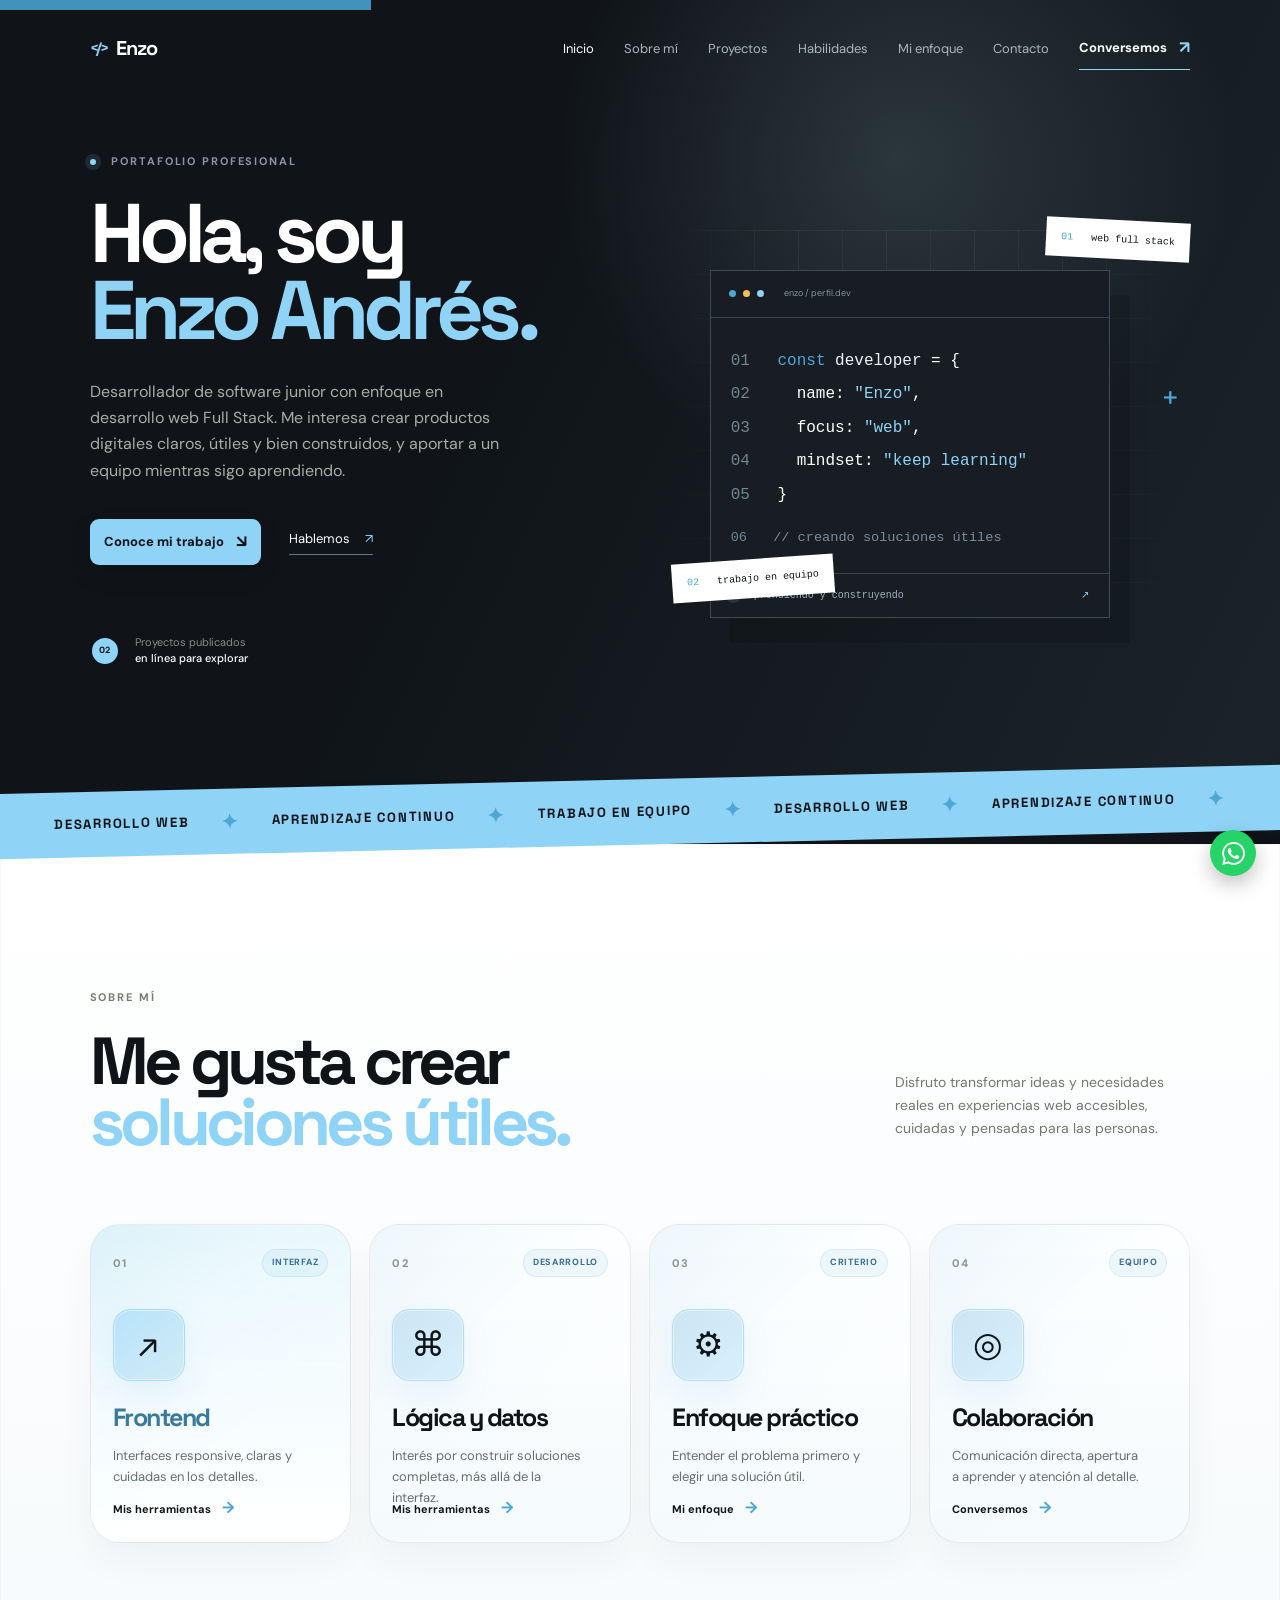
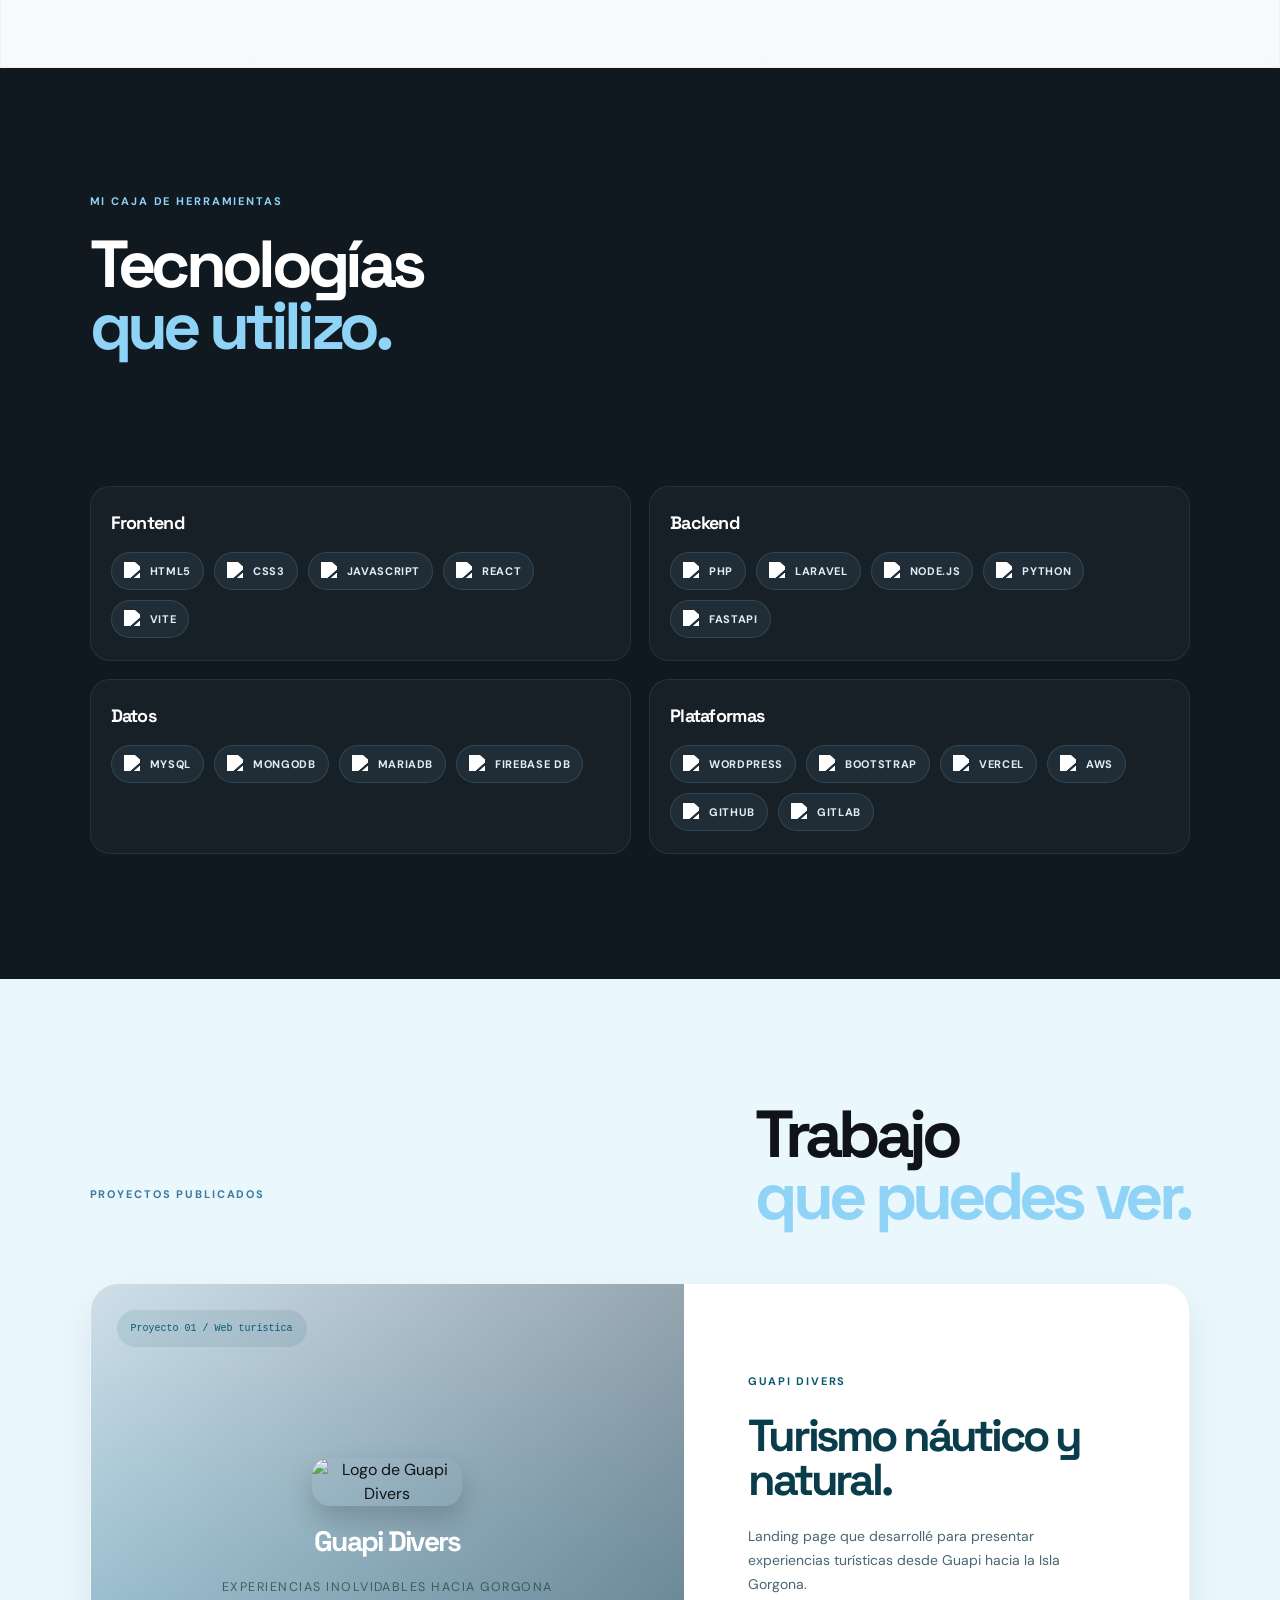
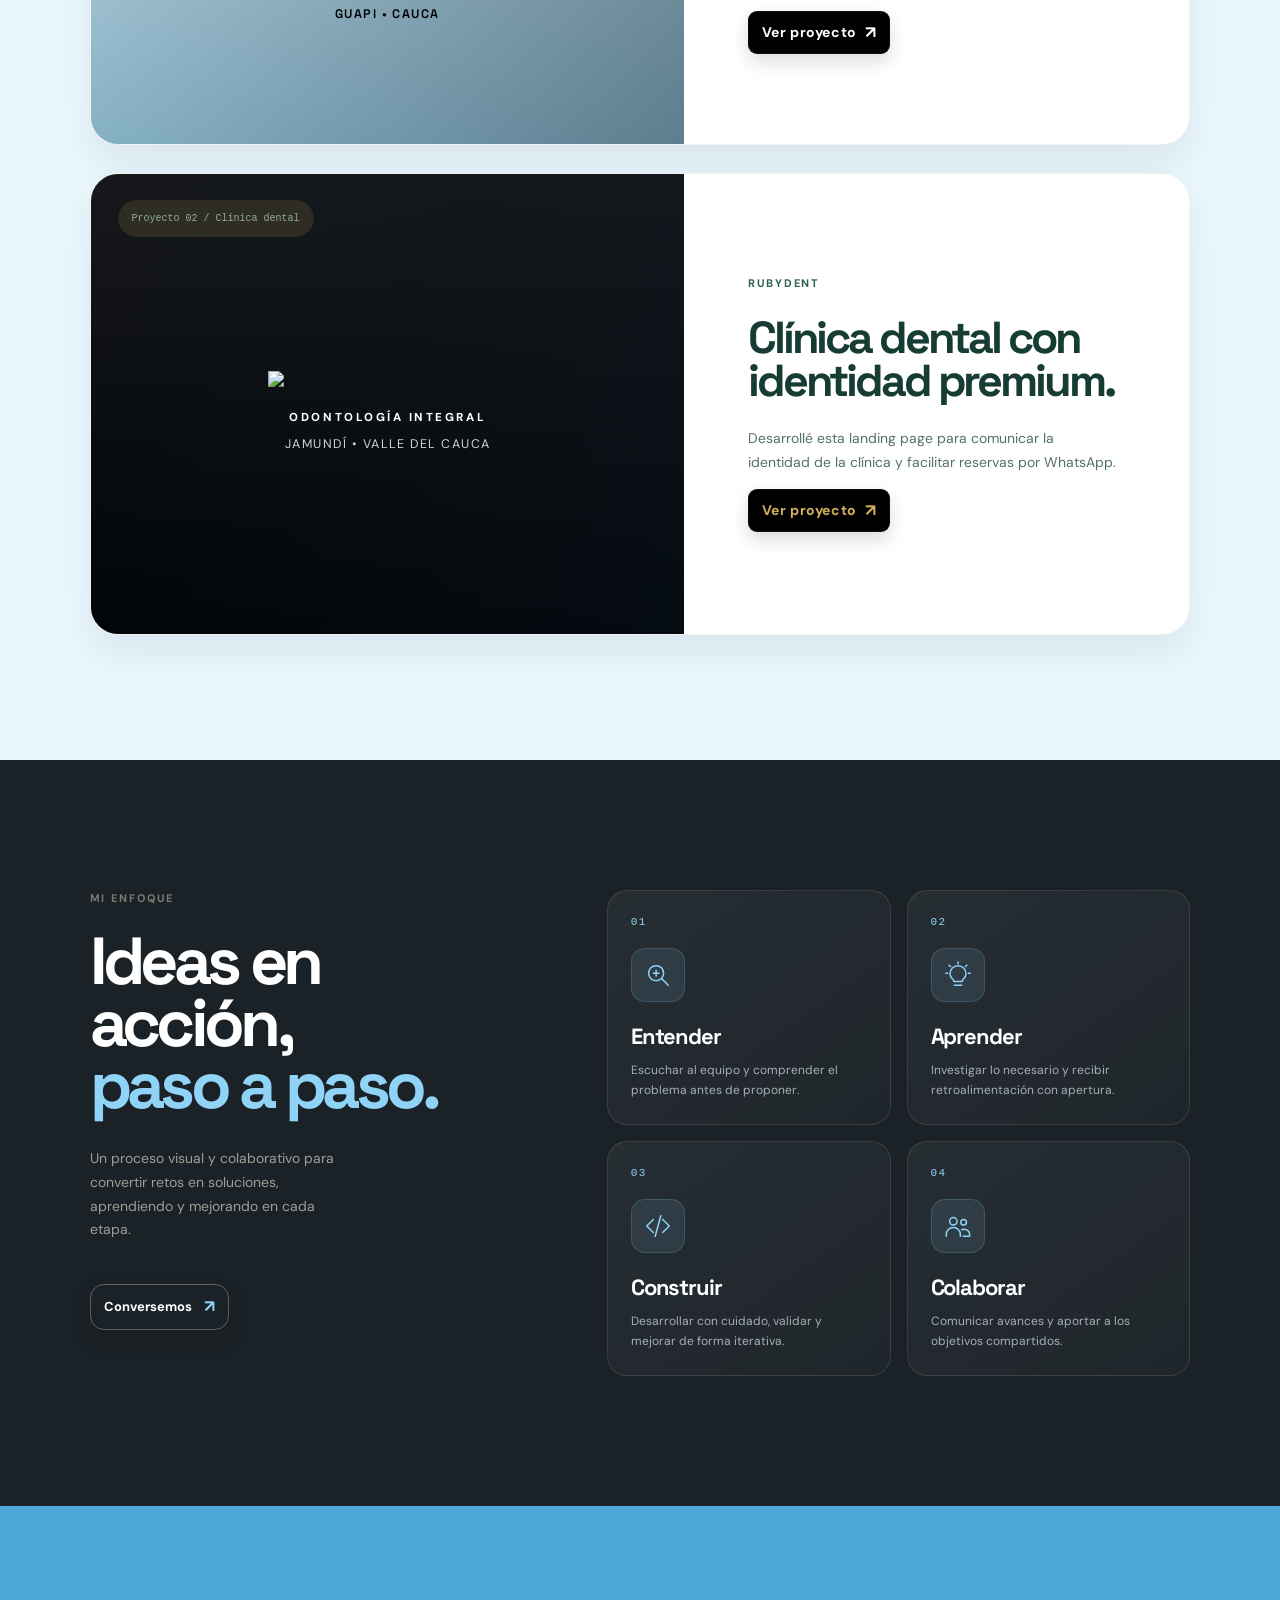
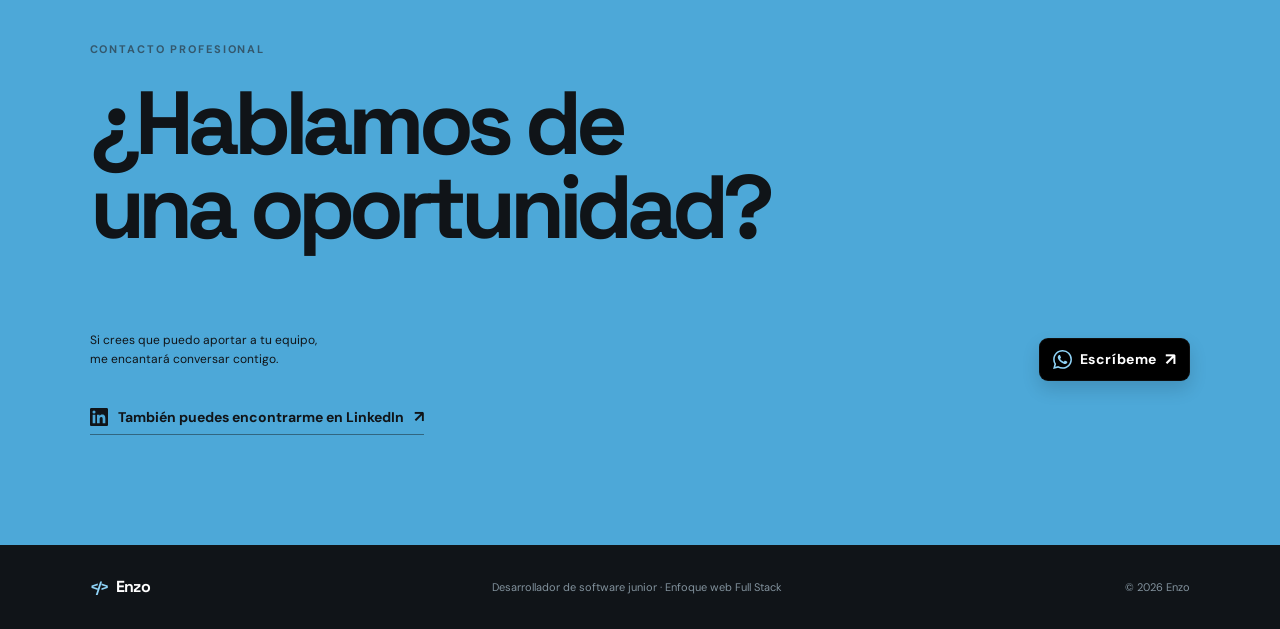
==== commit 22ee9c92: "Cambios de titulos" ====
--- a/index.html
+++ b/index.html
@@ -3,33 +3,32 @@
 <head>
   <meta charset="UTF-8" />
   <meta name="viewport" content="width=device-width, initial-scale=1.0" />
-  <meta name="description" content="EnzoNet desarrolla páginas web, aplicaciones web y ofrece soporte técnico personalizado para negocios y proyectos en Colombia." />
-  <meta name="author" content="EnzoNet" />
+  <meta name="description" content="Portafolio profesional de Enzo Andrés, desarrollador de software junior con enfoque en desarrollo web Full Stack. Conoce sus habilidades y proyectos." />
+  <meta name="author" content="Enzo Andrés" />
   <meta name="robots" content="index, follow" />
   <meta name="theme-color" content="#101418" />
-  <title>EnzoNet | Código que resuelve</title>
+  <title>Enzo Andrés | Desarrollador de software junior</title>
   <link rel="icon" type="image/svg+xml" href="favicon.svg" />
   <link rel="canonical" href="https://enzonet.vercel.app/" />
   <meta property="og:locale" content="es_CO" />
   <meta property="og:type" content="website" />
-  <meta property="og:site_name" content="EnzoNet" />
-  <meta property="og:title" content="EnzoNet | Código que resuelve" />
-  <meta property="og:description" content="Páginas web, aplicaciones y soporte técnico para convertir ideas en soluciones digitales." />
+  <meta property="og:site_name" content="Portafolio de Enzo Andrés" />
+  <meta property="og:title" content="Enzo Andrés | Desarrollador de software junior" />
+  <meta property="og:description" content="Desarrollador de software junior con enfoque en desarrollo web Full Stack. Conoce mi perfil y proyectos." />
   <meta property="og:url" content="https://enzonet.vercel.app/" />
   <meta property="og:image" content="https://enzonet.vercel.app/favicon.svg" />
   <meta name="twitter:card" content="summary" />
-  <meta name="twitter:title" content="EnzoNet | Código que resuelve" />
-  <meta name="twitter:description" content="Páginas web, aplicaciones y soporte técnico para convertir ideas en soluciones digitales." />
+  <meta name="twitter:title" content="Enzo Andrés | Desarrollador de software junior" />
+  <meta name="twitter:description" content="Desarrollador de software junior con enfoque en desarrollo web Full Stack. Conoce mi perfil y proyectos." />
   <meta name="twitter:image" content="https://enzonet.vercel.app/favicon.svg" />
   <script type="application/ld+json">
     {
       "@context": "https://schema.org",
-      "@type": "ProfessionalService",
-      "name": "EnzoNet",
+      "@type": "Person",
+      "name": "Enzo Andrés",
       "url": "https://enzonet.vercel.app/",
-      "description": "Desarrollo de páginas web, aplicaciones web y soporte técnico personalizado.",
-      "areaServed": "Colombia",
-      "serviceType": ["Desarrollo web", "Aplicaciones web", "Soporte técnico"]
+      "jobTitle": "Desarrollador de software junior",
+      "description": "Desarrollador de software junior con enfoque en desarrollo web Full Stack y proyectos publicados."
     }
   </script>
   <link rel="preconnect" href="https://fonts.googleapis.com" />
@@ -40,117 +39,116 @@
 <body>
   <div class="site-shell">
     <header class="site-header">
-      <a class="brand" href="#inicio" aria-label="EnzoNet, volver al inicio">
+      <a class="brand" href="#inicio" aria-label="Enzo, volver al inicio">
         <span class="brand-mark">&lt;/&gt;</span>
-        <span>Enzo<span class="brand-accent">Net</span></span>
+        <span>Enzo</span>
       </a>
       <button class="menu-toggle" type="button" aria-label="Abrir menú" aria-expanded="false">
         <span></span><span></span>
       </button>
       <nav class="main-nav" aria-label="Navegación principal">
         <a class="active" href="#inicio">Inicio</a>
-        <a href="#servicios">Servicios</a>
+        <a href="#servicios">Sobre mí</a>
         <a href="#proyectos">Proyectos</a>
-        <a href="#proceso">Cómo trabajo</a>
+        <a href="#tecnologias">Habilidades</a>
+        <a href="#proceso">Mi enfoque</a>
         <a href="#contacto">Contacto</a>
       </nav>
-      <a class="header-cta" href="#contacto">Hablemos <span aria-hidden="true">↗</span></a>
+      <a class="header-cta" href="#contacto">Conversemos <span aria-hidden="true">↗</span></a>
     </header>
 
     <main>
       <section class="hero section-pad" id="inicio">
         <div class="hero-copy reveal">
-          <p class="eyebrow"><span class="status-dot"></span> Disponible para nuevos proyectos</p>
-          <h1>Ideas que se<br /><em>convierten</em> en digital.</h1>
-          <p class="hero-text">Diseño y desarrollo páginas web, aplicaciones y soluciones técnicas que hacen que tu negocio avance sin complicaciones.</p>
+          <p class="eyebrow"><span class="status-dot"></span> Portafolio profesional</p>
+          <h1>Hola, soy<br /><em>Enzo Andrés.</em></h1>
+          <p class="hero-text">Desarrollador de software junior con enfoque en desarrollo web Full Stack. Me interesa crear productos digitales claros, útiles y bien construidos, y aportar a un equipo mientras sigo aprendiendo.</p>
           <div class="hero-actions">
-            <a class="button button-primary" href="#contacto">Cuéntame tu idea <span>↗</span></a>
-            <a class="text-link" href="#servicios">Ver servicios <span>↓</span></a>
+            <a class="button button-primary" href="#proyectos">Conoce mi trabajo <span>↘</span></a>
+            <a class="text-link" href="#contacto">Hablemos <span>↗</span></a>
           </div>
           <div class="hero-proof">
-            <div class="avatar-stack" aria-hidden="true">
-              <span>EC</span><span>MN</span><span>+</span>
-            </div>
-            <p>Proyectos con atención<br /><strong>cercana y transparente</strong></p>
+            <div class="avatar-stack" aria-hidden="true"><span>02</span></div>
+            <p>Proyectos publicados<br /><strong>en línea para explorar</strong></p>
           </div>
         </div>
 
         <div class="hero-visual reveal reveal-delay" aria-label="Panel visual de desarrollo web">
           <div class="visual-grid"></div>
           <div class="code-window">
-            <div class="window-bar"><span></span><span></span><span></span><small>enzo-app / home.tsx</small></div>
+            <div class="window-bar"><span></span><span></span><span></span><small>enzo / perfil.dev</small></div>
             <div class="code-lines">
-              <p><i>01</i> <b>const</b> <strong>solution</strong> = {</p>
-              <p><i>02</i>&nbsp;&nbsp; clarity: <mark>true</mark>,</p>
-              <p><i>03</i>&nbsp;&nbsp; impact: <mark>"high"</mark>,</p>
-              <p><i>04</i>&nbsp;&nbsp; support: <mark>"human"</mark></p>
+              <p><i>01</i> <b>const</b> <strong>developer</strong> = {</p>
+              <p><i>02</i>&nbsp;&nbsp; name: <mark>"Enzo"</mark>,</p>
+              <p><i>03</i>&nbsp;&nbsp; focus: <mark>"web"</mark>,</p>
+              <p><i>04</i>&nbsp;&nbsp; mindset: <mark>"keep learning"</mark></p>
               <p><i>05</i> }</p>
-              <p class="code-comment"><i>06</i> // construyendo algo que funciona</p>
-            </div>
-            <div class="code-status"><span class="status-dot"></span> deploy listo <b>100%</b></div>
-          </div>
-          <div class="floating-tag tag-top"><span>01</span> desarrollo web</div>
-          <div class="floating-tag tag-bottom"><span>02</span> soporte técnico</div>
+              <p class="code-comment"><i>06</i> // creando soluciones útiles</p>
+            </div>
+            <div class="code-status"><span class="status-dot"></span> aprendiendo y construyendo <b>↗</b></div>
+          </div>
+          <div class="floating-tag tag-top"><span>01</span> web full stack</div>
+          <div class="floating-tag tag-bottom"><span>02</span> trabajo en equipo</div>
           <div class="visual-cross cross-one">+</div>
           <div class="visual-cross cross-two">+</div>
         </div>
       </section>
 
       <section class="marquee-strip" aria-label="Especialidades">
-        <div class="marquee-track"><span>WEB DESIGN</span><b>✦</b><span>APLICACIONES</span><b>✦</b><span>SOPORTE TÉCNICO</span><b>✦</b><span>WEB DESIGN</span><b>✦</b><span>APLICACIONES</span><b>✦</b></div>
+        <div class="marquee-track"><span>DESARROLLO WEB</span><b>✦</b><span>APRENDIZAJE CONTINUO</span><b>✦</b><span>TRABAJO EN EQUIPO</span><b>✦</b><span>DESARROLLO WEB</span><b>✦</b><span>APRENDIZAJE CONTINUO</span><b>✦</b></div>
       </section>
 
       <section class="services section-pad" id="servicios">
         <div class="section-heading reveal">
-          <div><p class="eyebrow">Servicios</p><h2>Lo que te ayuda<br /><em>a crecer.</em></h2></div>
-          <p class="section-intro">Diseño, desarrollo y soporte para marcas que quieren verse mejor y funcionar con más claridad.</p>
+          <div><p class="eyebrow">Sobre mí</p><h2>Me gusta crear<br /><em>soluciones útiles.</em></h2></div>
+          <p class="section-intro">Disfruto transformar ideas y necesidades reales en experiencias web accesibles, cuidadas y pensadas para las personas.</p>
         </div>
         <div class="service-grid service-grid-graphic">
           <article class="service-card service-featured reveal">
             <div class="service-topline">
               <span class="service-number">01</span>
-              <span class="service-tag">Web</span>
+              <span class="service-tag">Interfaz</span>
             </div>
             <div class="service-icon">↗</div>
-            <h3>Páginas web</h3>
-            <p>Presencia digital clara, moderna y útil.</p>
-            <a href="#contacto" aria-label="Consultar sobre páginas web">Ver más <span>→</span></a>
+            <h3>Frontend</h3>
+            <p>Interfaces responsive, claras y cuidadas en los detalles.</p>
+            <a href="#tecnologias" aria-label="Ver habilidades de frontend">Mis herramientas <span>→</span></a>
           </article>
           <article class="service-card reveal">
             <div class="service-topline">
               <span class="service-number">02</span>
-              <span class="service-tag">Apps</span>
+              <span class="service-tag">Desarrollo</span>
             </div>
             <div class="service-icon">⌘</div>
-            <h3>Aplicaciones</h3>
-            <p>Soluciones para optimizar procesos.</p>
-            <a href="#contacto" aria-label="Consultar sobre aplicaciones web">Ver más <span>→</span></a>
+            <h3>Lógica y datos</h3>
+            <p>Interés por construir soluciones completas, más allá de la interfaz.</p>
+            <a href="#tecnologias" aria-label="Ver tecnologías backend y bases de datos">Mis herramientas <span>→</span></a>
           </article>
           <article class="service-card reveal">
             <div class="service-topline">
               <span class="service-number">03</span>
-              <span class="service-tag">Soporte</span>
+              <span class="service-tag">Criterio</span>
             </div>
             <div class="service-icon">⚙</div>
-            <h3>Soporte</h3>
-            <p>Solución práctica para equipos y sistemas.</p>
-            <a href="#contacto" aria-label="Consultar sobre servicio técnico">Ver más <span>→</span></a>
+            <h3>Enfoque práctico</h3>
+            <p>Entender el problema primero y elegir una solución útil.</p>
+            <a href="#proceso" aria-label="Conocer mi enfoque de trabajo">Mi enfoque <span>→</span></a>
           </article>
           <article class="service-card reveal">
             <div class="service-topline">
               <span class="service-number">04</span>
-              <span class="service-tag">A medida</span>
+              <span class="service-tag">Equipo</span>
             </div>
             <div class="service-icon">◎</div>
-            <h3>Personalizado</h3>
-            <p>Ideas ordenadas y convertidas en valor.</p>
-            <a href="#contacto" aria-label="Consultar sobre soluciones a medida">Ver más <span>→</span></a>
+            <h3>Colaboración</h3>
+            <p>Comunicación directa, apertura a aprender y atención al detalle.</p>
+            <a href="#contacto" aria-label="Conversar sobre una oportunidad profesional">Conversemos <span>→</span></a>
           </article>
         </div>
       </section>
 
       <section class="tech-stack section-pad" id="tecnologias">
-        <div class="tech-heading reveal"><p class="eyebrow">Herramientas para construir mejor</p><h2>Tecnologías<br /><em>que domino.</em></h2></div>
+        <div class="tech-heading reveal"><p class="eyebrow">Mi caja de herramientas</p><h2>Tecnologías<br /><em>que utilizo.</em></h2></div>
         <div class="tech-groups">
           <div class="tech-group reveal">
             <h3>Frontend</h3>
@@ -159,6 +157,7 @@
               <span class="tech-pill"><img src="https://cdn.jsdelivr.net/npm/simple-icons@v11/icons/css3.svg" alt="CSS3 logo" /><span>CSS3</span></span>
               <span class="tech-pill"><img src="https://cdn.jsdelivr.net/npm/simple-icons@v11/icons/javascript.svg" alt="JavaScript logo" /><span>JavaScript</span></span>
               <span class="tech-pill"><img src="https://cdn.jsdelivr.net/npm/simple-icons@v11/icons/react.svg" alt="React logo" /><span>React</span></span>
+              <span class="tech-pill"><img src="https://cdn.jsdelivr.net/npm/simple-icons@v11/icons/vite.svg" alt="Vite logo" /><span>Vite</span></span>
             </div>
           </div>
           <div class="tech-group reveal">
@@ -168,6 +167,7 @@
               <span class="tech-pill"><img src="https://cdn.jsdelivr.net/npm/simple-icons@v11/icons/laravel.svg" alt="Laravel logo" /><span>Laravel</span></span>
               <span class="tech-pill"><img src="https://cdn.jsdelivr.net/npm/simple-icons@v11/icons/nodedotjs.svg" alt="Node.js logo" /><span>Node.js</span></span>
               <span class="tech-pill"><img src="https://cdn.jsdelivr.net/npm/simple-icons@v11/icons/python.svg" alt="Python logo" /><span>Python</span></span>
+              <span class="tech-pill"><img src="https://cdn.jsdelivr.net/npm/simple-icons@v11/icons/fastapi.svg" alt="FastAPI logo" /><span>FastAPI</span></span>
             </div>
           </div>
           <div class="tech-group reveal">
@@ -176,6 +176,7 @@
               <span class="tech-pill"><img src="https://cdn.jsdelivr.net/npm/simple-icons@v11/icons/mysql.svg" alt="MySQL logo" /><span>MySQL</span></span>
               <span class="tech-pill"><img src="https://cdn.jsdelivr.net/npm/simple-icons@v11/icons/mongodb.svg" alt="MongoDB logo" /><span>MongoDB</span></span>
               <span class="tech-pill"><img src="https://cdn.jsdelivr.net/npm/simple-icons@v11/icons/mariadb.svg" alt="MariaDB logo" /><span>MariaDB</span></span>
+              <span class="tech-pill"><img src="https://cdn.jsdelivr.net/npm/simple-icons@v11/icons/firebase.svg" alt="Firebase logo" /><span>Firebase DB</span></span>
             </div>
           </div>
           <div class="tech-group reveal">
@@ -185,13 +186,15 @@
               <span class="tech-pill"><img src="https://cdn.jsdelivr.net/npm/simple-icons@v11/icons/bootstrap.svg" alt="Bootstrap logo" /><span>Bootstrap</span></span>
               <span class="tech-pill"><img src="https://cdn.jsdelivr.net/npm/simple-icons@v11/icons/vercel.svg" alt="Vercel logo" /><span>Vercel</span></span>
               <span class="tech-pill"><img src="https://cdn.jsdelivr.net/npm/simple-icons@v11/icons/amazonaws.svg" alt="AWS logo" /><span>AWS</span></span>
+              <span class="tech-pill"><img src="https://cdn.jsdelivr.net/npm/simple-icons@v11/icons/github.svg" alt="GitHub logo" /><span>GitHub</span></span>
+              <span class="tech-pill"><img src="https://cdn.jsdelivr.net/npm/simple-icons@v11/icons/gitlab.svg" alt="GitLab logo" /><span>GitLab</span></span>
             </div>
           </div>
         </div>
       </section>
 
       <section class="projects section-pad" id="proyectos">
-        <div class="projects-heading reveal"><p class="eyebrow">Un proyecto que habla por sí solo</p><h2>Trabajo<br /><em>destacado.</em></h2></div>
+        <div class="projects-heading reveal"><p class="eyebrow">Proyectos publicados</p><h2>Trabajo<br /><em>que puedes ver.</em></h2></div>
         <article class="project-feature project-feature-guapi reveal">
           <div class="project-art project-art-guapi" role="img" aria-label="Océano y vida marina de la Isla Gorgona">
             <div class="project-art-top">
@@ -207,7 +210,7 @@
           <div class="project-info">
             <p class="project-kicker">Guapi Divers</p>
             <h3>Turismo náutico y natural.</h3>
-            <p>Landing page para promocionar experiencias desde Guapi hacia la Isla Gorgona.</p>
+            <p>Landing page que desarrollé para presentar experiencias turísticas desde Guapi hacia la Isla Gorgona.</p>
             <a class="button button-dark" href="https://guapi-divers.vercel.app/" target="_blank" rel="noopener noreferrer">Ver proyecto <span>↗</span></a>
           </div>
         </article>
@@ -227,29 +230,46 @@
           <div class="project-info">
             <p class="project-kicker">RubyDent</p>
             <h3>Clínica dental con identidad premium.</h3>
-            <p>Landing page enfocada en atención humana, estética dental y reservas directas por WhatsApp.</p>
+            <p>Desarrollé esta landing page para comunicar la identidad de la clínica y facilitar reservas por WhatsApp.</p>
             <a class="button button-dark" href="https://rubydent.vercel.app/" target="_blank" rel="noopener noreferrer">Ver proyecto <span>↗</span></a>
           </div>
         </article>
       </section>
 
       <section class="process section-pad" id="proceso">
-        <div class="process-aside reveal"><p class="eyebrow">Una forma simple de avanzar</p><h2>Del problema<br />a la <em>solución.</em></h2><p>Trabajo con pasos claros, comunicación directa y foco en lo que realmente necesitas.</p><a class="button button-outline" href="#contacto">Empezar conversación <span>↗</span></a></div>
+        <div class="process-aside reveal"><p class="eyebrow">Mi enfoque</p><h2>Ideas en acción,<br /><em>paso a paso.</em></h2><p>Un proceso visual y colaborativo para convertir retos en soluciones, aprendiendo y mejorando en cada etapa.</p><a class="button button-outline" href="#contacto">Conversemos <span>↗</span></a></div>
         <div class="process-list">
-          <div class="process-item reveal"><span class="process-index">01</span><div><h3>Escuchamos</h3><p>Entiendo tu objetivo, tu contexto y qué quieres mejorar.</p></div><span class="process-arrow">↗</span></div>
-          <div class="process-item reveal"><span class="process-index">02</span><div><h3>Proponemos</h3><p>Te presento una ruta concreta, sin tecnicismos innecesarios.</p></div><span class="process-arrow">↗</span></div>
-          <div class="process-item reveal"><span class="process-index">03</span><div><h3>Construimos</h3><p>Desarrollo, pruebo y ajusto contigo cada detalle importante.</p></div><span class="process-arrow">↗</span></div>
-          <div class="process-item reveal"><span class="process-index">04</span><div><h3>Acompaño</h3><p>Te dejo todo funcionando y sigo disponible cuando lo necesites.</p></div><span class="process-arrow">↗</span></div>
+          <article class="process-item reveal">
+            <span class="process-index">01</span>
+            <span class="process-icon" aria-hidden="true"><svg viewBox="0 0 32 32"><circle cx="14" cy="14" r="8"></circle><path d="m20 20 7 7M11 14h6M14 11v6"></path></svg></span>
+            <div><h3>Entender</h3><p>Escuchar al equipo y comprender el problema antes de proponer.</p></div>
+          </article>
+          <article class="process-item reveal">
+            <span class="process-index">02</span>
+            <span class="process-icon" aria-hidden="true"><svg viewBox="0 0 32 32"><path d="M10 20c-1.5-1.3-2.5-3.2-2.5-5.4a8.5 8.5 0 1 1 17 0c0 2.2-1 4.1-2.5 5.4-.9.8-1.5 1.8-1.5 3H11.5c0-1.2-.6-2.2-1.5-3ZM12 27h8M13 23h6M16 2v2M3 14h2M27 14h2M6.5 5.5 8 7M25.5 5.5 24 7"></path></svg></span>
+            <div><h3>Aprender</h3><p>Investigar lo necesario y recibir retroalimentación con apertura.</p></div>
+          </article>
+          <article class="process-item reveal">
+            <span class="process-index">03</span>
+            <span class="process-icon" aria-hidden="true"><svg viewBox="0 0 32 32"><path d="m11 9-7 7 7 7M21 9l7 7-7 7M19 5l-6 22"></path></svg></span>
+            <div><h3>Construir</h3><p>Desarrollar con cuidado, validar y mejorar de forma iterativa.</p></div>
+          </article>
+          <article class="process-item reveal">
+            <span class="process-index">04</span>
+            <span class="process-icon" aria-hidden="true"><svg viewBox="0 0 32 32"><circle cx="11" cy="11" r="4"></circle><circle cx="22" cy="12" r="3"></circle><path d="M3.5 27v-2a7.5 7.5 0 0 1 15 0v2M20 20a6 6 0 0 1 8.5 5.5V27h-7"></path></svg></span>
+            <div><h3>Colaborar</h3><p>Comunicar avances y aportar a los objetivos compartidos.</p></div>
+          </article>
         </div>
       </section>
 
       <section class="contact section-pad" id="contacto">
-        <div class="contact-inner reveal"><p class="eyebrow">¿Tienes un proyecto en mente?</p><h2>Hagamos que<br /><em>pase algo bueno.</em></h2><div class="contact-bottom"><p>Cuéntame qué necesitas y te respondo<br />con una primera orientación.</p><a class="button button-dark" href="https://wa.me/573174737515?text=Hola%20EnzoNet%2C%20quiero%20solicitar%20un%20servicio." target="_blank" rel="noopener noreferrer"><svg class="whatsapp-icon" viewBox="0 0 24 24" aria-hidden="true"><path d="M20.52 3.48A11.85 11.85 0 0 0 12.07 0C5.52 0 .2 5.3.2 11.85c0 2.1.55 4.15 1.6 5.95L.1 24l6.34-1.66a11.86 11.86 0 0 0 5.63 1.43h.01c6.54 0 11.86-5.32 11.86-11.86 0-3.17-1.22-6.15-3.42-8.43ZM12.08 21.8h-.01a9.9 9.9 0 0 1-5.04-1.38l-.36-.22-3.76.99 1-3.66-.24-.38a9.88 9.88 0 0 1-1.52-5.3C2.15 6.38 6.6 1.95 12.08 1.95c2.65 0 5.14 1.04 7.01 2.92a9.84 9.84 0 0 1 2.9 7.04c0 5.47-4.44 9.89-9.91 9.89Zm5.43-7.4c-.3-.15-1.77-.87-2.04-.97-.27-.1-.47-.15-.67.15-.2.3-.77.97-.94 1.17-.17.2-.35.22-.65.07-.3-.15-1.26-.46-2.4-1.47-.89-.79-1.49-1.76-1.66-2.06-.17-.3-.02-.46.13-.61.13-.13.3-.35.45-.52.15-.17.2-.3.3-.5.1-.2.05-.37-.03-.52-.07-.15-.67-1.61-.92-2.2-.24-.58-.49-.5-.67-.51h-.57c-.2 0-.52.07-.8.37-.27.3-1.05 1.03-1.05 2.5s1.07 2.9 1.22 3.1c.15.2 2.1 3.2 5.08 4.49.71.31 1.26.5 1.69.64.71.23 1.36.2 1.87.12.57-.09 1.77-.72 2.02-1.42.25-.7.25-1.3.17-1.42-.07-.12-.27-.2-.57-.35Z" /></svg>Solicitar servicio <span>↗</span></a></div></div>
+        <div class="contact-inner reveal"><p class="eyebrow">Contacto profesional</p><h2>¿Hablamos de<br /><em>una oportunidad?</em></h2><div class="contact-bottom"><p>Si crees que puedo aportar a tu equipo,<br />me encantará conversar contigo.</p><a class="button button-dark" href="https://wa.me/573174737515?text=Hola%20Enzo%2C%20vi%20tu%20portafolio%20y%20quisiera%20conversar%20sobre%20una%20oportunidad%20profesional." target="_blank" rel="noopener noreferrer"><svg class="whatsapp-icon" viewBox="0 0 24 24" aria-hidden="true"><path d="M20.52 3.48A11.85 11.85 0 0 0 12.07 0C5.52 0 .2 5.3.2 11.85c0 2.1.55 4.15 1.6 5.95L.1 24l6.34-1.66a11.86 11.86 0 0 0 5.63 1.43h.01c6.54 0 11.86-5.32 11.86-11.86 0-3.17-1.22-6.15-3.42-8.43ZM12.08 21.8h-.01a9.9 9.9 0 0 1-5.04-1.38l-.36-.22-3.76.99 1-3.66-.24-.38a9.88 9.88 0 0 1-1.52-5.3C2.15 6.38 6.6 1.95 12.08 1.95c2.65 0 5.14 1.04 7.01 2.92a9.84 9.84 0 0 1 2.9 7.04c0 5.47-4.44 9.89-9.91 9.89Zm5.43-7.4c-.3-.15-1.77-.87-2.04-.97-.27-.1-.47-.15-.67.15-.2.3-.77.97-.94 1.17-.17.2-.35.22-.65.07-.3-.15-1.26-.46-2.4-1.47-.89-.79-1.49-1.76-1.66-2.06-.17-.3-.02-.46.13-.61.13-.13.3-.35.45-.52.15-.17.2-.3.3-.5.1-.2.05-.37-.03-.52-.07-.15-.67-1.61-.92-2.2-.24-.58-.49-.5-.67-.51h-.57c-.2 0-.52.07-.8.37-.27.3-1.05 1.03-1.05 2.5s1.07 2.9 1.22 3.1c.15.2 2.1 3.2 5.08 4.49.71.31 1.26.5 1.69.64.71.23 1.36.2 1.87.12.57-.09 1.77-.72 2.02-1.42.25-.7.25-1.3.17-1.42-.07-.12-.27-.2-.57-.35Z" /></svg>Escríbeme <span>↗</span></a></div></div>
+        <a class="linkedin-profile" href="https://www.linkedin.com/in/enzoandr%C3%A9s" target="_blank" rel="noopener noreferrer"><svg class="linkedin-icon" viewBox="0 0 24 24" aria-hidden="true"><path d="M20.447 20.452h-3.554v-5.569c0-1.328-.027-3.037-1.852-3.037-1.853 0-2.136 1.445-2.136 2.939v5.667H9.35V9h3.414v1.561h.049c.476-.9 1.637-1.85 3.37-1.85 3.601 0 4.267 2.37 4.267 5.455v6.286zM5.337 7.433a2.062 2.062 0 1 1 0-4.124 2.062 2.062 0 0 1 0 4.124zM7.119 20.452H3.554V9h3.565v11.452zM22.225 0H1.771C.792 0 0 .774 0 1.729v20.542C0 23.227.792 24 1.771 24h20.451C23.2 24 24 23.227 24 22.271V1.729C24 .774 23.2 0 22.222 0h.003z" /></svg>También puedes encontrarme en LinkedIn <span aria-hidden="true">↗</span></a>
       </section>
     </main>
 
-    <footer class="site-footer"><a class="brand" href="#inicio"><span class="brand-mark">&lt;/&gt;</span><span>Enzo<span class="brand-accent">Net</span></span></a><p>Programación & soporte técnico</p><p>© 2026 EnzoNet</p></footer>
-    <a class="floating-whatsapp" href="https://wa.me/573174737515?text=Hola%20EnzoNet%2C%20quiero%20solicitar%20un%20servicio." target="_blank" rel="noopener noreferrer" aria-label="Solicitar servicio por WhatsApp" title="Solicitar servicio por WhatsApp"><svg class="whatsapp-icon" viewBox="0 0 24 24" aria-hidden="true"><path d="M20.52 3.48A11.85 11.85 0 0 0 12.07 0C5.52 0 .2 5.3.2 11.85c0 2.1.55 4.15 1.6 5.95L.1 24l6.34-1.66a11.86 11.86 0 0 0 5.63 1.43h.01c6.54 0 11.86-5.32 11.86-11.86 0-3.17-1.22-6.15-3.42-8.43ZM12.08 21.8h-.01a9.9 9.9 0 0 1-5.04-1.38l-.36-.22-3.76.99 1-3.66-.24-.38a9.88 9.88 0 0 1-1.52-5.3C2.15 6.38 6.6 1.95 12.08 1.95c2.65 0 5.14 1.04 7.01 2.92a9.84 9.84 0 0 1 2.9 7.04c0 5.47-4.44 9.89-9.91 9.89Zm5.43-7.4c-.3-.15-1.77-.87-2.04-.97-.27-.1-.47-.15-.67.15-.2.3-.77.97-.94 1.17-.17.2-.35.22-.65.07-.3-.15-1.26-.46-2.4-1.47-.89-.79-1.49-1.76-1.66-2.06-.17-.3-.02-.46.13-.61.13-.13.3-.35.45-.52.15-.17.2-.3.3-.5.1-.2.05-.37-.03-.52-.07-.15-.67-1.61-.92-2.2-.24-.58-.49-.5-.67-.51h-.57c-.2 0-.52.07-.8.37-.27.3-1.05 1.03-1.05 2.5s1.07 2.9 1.22 3.1c.15.2 2.1 3.2 5.08 4.49.71.31 1.26.5 1.69.64.71.23 1.36.2 1.87.12.57-.09 1.77-.72 2.02-1.42.25-.7.25-1.3.17-1.42-.07-.12-.27-.2-.57-.35Z" /></svg></a>
+    <footer class="site-footer"><a class="brand" href="#inicio"><span class="brand-mark">&lt;/&gt;</span><span>Enzo</span></a><p>Desarrollador de software junior · Enfoque web Full Stack</p><p>© 2026 Enzo</p></footer>
+    <a class="floating-whatsapp" href="https://wa.me/573174737515?text=Hola%20Enzo%2C%20vi%20tu%20portafolio%20y%20quisiera%20conversar%20sobre%20una%20oportunidad%20profesional." target="_blank" rel="noopener noreferrer" aria-label="Contactar a Enzo por WhatsApp" title="Contactar a Enzo por WhatsApp"><svg class="whatsapp-icon" viewBox="0 0 24 24" aria-hidden="true"><path d="M20.52 3.48A11.85 11.85 0 0 0 12.07 0C5.52 0 .2 5.3.2 11.85c0 2.1.55 4.15 1.6 5.95L.1 24l6.34-1.66a11.86 11.86 0 0 0 5.63 1.43h.01c6.54 0 11.86-5.32 11.86-11.86 0-3.17-1.22-6.15-3.42-8.43ZM12.08 21.8h-.01a9.9 9.9 0 0 1-5.04-1.38l-.36-.22-3.76.99 1-3.66-.24-.38a9.88 9.88 0 0 1-1.52-5.3C2.15 6.38 6.6 1.95 12.08 1.95c2.65 0 5.14 1.04 7.01 2.92a9.84 9.84 0 0 1 2.9 7.04c0 5.47-4.44 9.89-9.91 9.89Zm5.43-7.4c-.3-.15-1.77-.87-2.04-.97-.27-.1-.47-.15-.67.15-.2.3-.77.97-.94 1.17-.17.2-.35.22-.65.07-.3-.15-1.26-.46-2.4-1.47-.89-.79-1.49-1.76-1.66-2.06-.17-.3-.02-.46.13-.61.13-.13.3-.35.45-.52.15-.17.2-.3.3-.5.1-.2.05-.37-.03-.52-.07-.15-.67-1.61-.92-2.2-.24-.58-.49-.5-.67-.51h-.57c-.2 0-.52.07-.8.37-.27.3-1.05 1.03-1.05 2.5s1.07 2.9 1.22 3.1c.15.2 2.1 3.2 5.08 4.49.71.31 1.26.5 1.69.64.71.23 1.36.2 1.87.12.57-.09 1.77-.72 2.02-1.42.25-.7.25-1.3.17-1.42-.07-.12-.27-.2-.57-.35Z" /></svg></a>
   </div>
   <script src="script.js"></script>
 </body>
--- a/styles.css
+++ b/styles.css
@@ -22,7 +22,7 @@
 .main-nav { display: flex; gap: 30px; margin-left: auto; }
 .main-nav a { color: #9ea19a; font-size: 13px; transition: color .2s ease; }
 .main-nav a:hover, .main-nav a.active { color: var(--paper); }
-.header-cta, .button { align-items: center; display: inline-flex; font-size: 13px; font-weight: 700; gap: 18px; justify-content: center; }
+.header-cta, .button { align-items: center; display: inline-flex; font-size: 13px; font-weight: 700; gap: 12px; justify-content: center; }
 .header-cta { border-bottom: 1px solid var(--lime); padding: 8px 0; }
 .header-cta span, .button span { color: var(--lime); font-size: 17px; }
 .menu-toggle { background: none; border: 0; display: none; padding: 8px 0; }
@@ -37,7 +37,7 @@
 h1 em, h2 em { color: var(--lime); font-style: normal; }
 .hero-text { color: #aaaDA4; font-size: 16px; line-height: 1.65; max-width: 410px; }
 .hero-actions { align-items: center; display: flex; gap: 28px; margin-top: 35px; }
-.button { background: #000000; border: 1px solid rgba(255,255,255,.08); border-radius: 14px; box-shadow: 0 10px 22px rgba(0,0,0,.12); color: var(--paper); padding: 17px 22px; transition: background .2s ease, color .2s ease, transform .2s ease, box-shadow .2s ease, border-color .2s ease; }
+.button { background: #000000; border: 1px solid rgba(255,255,255,.08); border-radius: 9px; box-shadow: 0 10px 22px rgba(0,0,0,.12); color: var(--paper); padding: 9px 13px; transition: background .2s ease, color .2s ease, transform .2s ease, box-shadow .2s ease, border-color .2s ease; }
 .button:hover { transform: translateY(-3px); box-shadow: 0 14px 28px rgba(0,0,0,.18); }
 .button-primary { background: var(--lime); color: var(--ink); border-color: rgba(143,211,247,.4); }
 .button-primary span { color: var(--ink); }
@@ -91,6 +91,7 @@
 .process { background: #242a22; display: grid; gap: 10vw; grid-template-columns: .8fr 1.2fr; padding-bottom: 130px; padding-top: 130px; }.process h2 { color: var(--paper); margin-bottom: 30px; }.process-aside > p:not(.eyebrow) { color: #9b9f95; font-size: 14px; line-height: 1.7; max-width: 255px; }.button-outline { background: transparent; border-color: rgba(255,255,255,.28); color: var(--paper); margin-top: 28px; border-radius: 14px; }.button-outline:hover { background: rgba(143,211,247,.12); border-color: rgba(143,211,247,.38); color: var(--paper); }.button-outline:hover span { color: var(--paper); }.process-list { border-top: 1px solid var(--line); }.process-item { align-items: center; border-bottom: 1px solid var(--line); display: grid; gap: 25px; grid-template-columns: 55px 1fr 30px; padding: 27px 0; }.process-index { color: var(--lime); font-family: monospace; font-size: 12px; }.process-item h3 { color: var(--paper); font-family: var(--display); font-size: 22px; letter-spacing: -.05em; margin-bottom: 5px; }.process-item p { color: #92988a; font-size: 12px; margin: 0; }.process-arrow { color: var(--coral); font-size: 20px; }
 .contact { background: var(--coral); color: var(--ink); padding-bottom: 110px; padding-top: 135px; }.contact .eyebrow { color: #7e372f; }.contact h2 { font-size: clamp(53px, 7vw, 102px); margin-bottom: 47px; }.contact h2 em { color: var(--ink); }.contact-email { border-bottom: 2px solid var(--ink); display: inline-flex; font-family: var(--display); font-size: clamp(25px, 3vw, 42px); font-weight: 600; letter-spacing: -.06em; padding-bottom: 8px; }.contact-email span { font-family: var(--body); font-size: 25px; margin-left: 30px; }.contact-bottom { align-items: end; display: flex; justify-content: space-between; margin-top: 82px; }.contact-bottom p { font-size: 12px; line-height: 1.6; }.button-light { background: var(--paper); color: var(--ink); border: 1px solid rgba(16,20,24,.08); border-radius: 14px; }.button-light span { color: var(--coral); }.button-light:hover { background: var(--ink); border-color: rgba(255,255,255,.1); color: var(--paper); }
 .contact-whatsapp { border-bottom: 1px solid var(--ink); display: inline-flex; font-size: 14px; font-weight: 700; gap: 18px; margin-left: 24px; padding-bottom: 8px; vertical-align: bottom; }.contact-whatsapp span { font-size: 17px; }
+.linkedin-profile { align-items: center; border-bottom: 1px solid rgba(16,20,24,.45); color: var(--ink); display: inline-flex; font-size: 14px; font-weight: 700; gap: 10px; margin-top: 24px; padding-bottom: 5px; }.linkedin-profile span { font-size: 16px; }.linkedin-profile:hover { border-color: var(--ink); }.linkedin-icon { fill: currentColor; flex: 0 0 18px; height: 18px; width: 18px; }
 .site-footer { align-items: center; color: #747a6e; display: flex; font-size: 11px; gap: 30px; justify-content: space-between; padding: 30px clamp(24px, 7vw, 110px); }.site-footer .brand { color: var(--paper); font-size: 16px; }.site-footer p { margin: 0; }
 .reveal { opacity: 0; transform: translateY(20px); transition: opacity .7s ease, transform .7s ease; }.reveal.is-visible { opacity: 1; transform: translateY(0); }.reveal-delay { transition-delay: .15s; }
 @media (max-width: 800px) { .site-header { padding-top: 22px; }.menu-toggle { display: block; margin-left: auto; }.main-nav { background: var(--ink); border: 1px solid #3b4237; display: none; flex-direction: column; gap: 0; left: 24px; padding: 8px 18px; position: absolute; right: 24px; top: 68px; }.main-nav.open { display: flex; }.main-nav a { border-bottom: 1px solid #30372e; padding: 13px 0; }.main-nav a:last-child { border: 0; }.header-cta { display: none; }.hero { display: block; min-height: auto; padding-bottom: 100px; padding-top: 150px; }.hero-visual { margin-top: 70px; min-height: 375px; }.code-window { left: 3%; top: 64px; width: 91%; }.floating-tag { font-size: 9px; }.tag-top { right: 3%; }.section-heading { align-items: start; display: block; }.section-intro { margin-top: 30px; }.services { padding-bottom: 85px; padding-top: 100px; }.service-grid { grid-template-columns: repeat(2, 1fr); row-gap: 70px; }.service-card:nth-child(3) { border-left: 0; padding-left: 0; }.service-card { min-height: 300px; }.process { display: block; padding-bottom: 90px; padding-top: 100px; }.process-list { margin-top: 70px; }.contact { padding-bottom: 90px; padding-top: 100px; }.contact-bottom { align-items: start; display: block; margin-top: 58px; }.contact-bottom .button { margin-top: 20px; }.site-footer { align-items: start; flex-direction: column; gap: 13px; } }
@@ -138,7 +139,9 @@
 .project-tags span { border: 1px solid #c2dbe8; border-radius: 999px; color: #397a9d; font-size: 10px; font-weight: 700; letter-spacing: .08em; padding: 7px 10px; text-transform: uppercase; }
 .project-highlights { margin: 0 0 26px; padding-left: 18px; color: #436f7f; font-size: 13px; line-height: 1.8; }
 .project-highlights li::marker { color: #397a9d; }
-.button-dark { background: #000000; color: #d4af5a; border: 1px solid rgba(255,255,255,.06); border-radius: 14px; display: inline-flex; align-items: center; gap: 8px; padding: 14px 22px; font-size: 14px; font-weight: 700; letter-spacing: .04em; transition: transform .2s ease, box-shadow .2s ease, opacity .2s ease, border-color .2s ease; box-shadow: 0 8px 18px rgba(0,0,0,.14); }.button-dark span { color: #d4af5a; transition: transform .2s ease; }.button-dark:hover { background: #111111; color: #e7c77d; border-color: rgba(255,255,255,.12); transform: translateY(-2px); box-shadow: 0 12px 22px rgba(0,0,0,.18); }.button-dark:hover span { transform: translateX(2px); }
+.button-dark { background: #000000; color: #d4af5a; border: 1px solid rgba(255,255,255,.06); border-radius: 9px; display: inline-flex; align-items: center; gap: 8px; padding: 8px 13px; font-size: 14px; font-weight: 700; letter-spacing: .04em; transition: transform .2s ease, box-shadow .2s ease, opacity .2s ease, border-color .2s ease; box-shadow: 0 8px 18px rgba(0,0,0,.14); }.button-dark span { color: #d4af5a; transition: transform .2s ease; }.button-dark:hover { background: #111111; color: #e7c77d; border-color: rgba(255,255,255,.12); transform: translateY(-2px); box-shadow: 0 12px 22px rgba(0,0,0,.18); }.button-dark:hover span { transform: translateX(2px); }
+.contact .button-dark, .contact .button-dark span { color: #ffffff; }
+.contact .button-dark:hover { color: #ffffff; }
 .project-feature-guapi .project-kicker { color: #0c5a71; }
 .project-feature-guapi .project-info h3 { color: #0a3d4c; }
 .project-feature-guapi .project-info > p:not(.project-kicker) { color: #496674; }
@@ -153,6 +156,19 @@
 .project-feature-ruby .button-dark:hover { background: #111111; color: #e7c77d; }
 @media (max-width: 800px) { .projects { padding-bottom: 90px; padding-top: 100px; }.projects-heading { align-items: start; display: block; }.project-feature { display: block; }.project-feature + .project-feature { margin-top: 22px; }.project-art { min-height: 330px; }.project-info { padding: 40px 28px 45px; }.project-art-card { margin-top: 110px; } }
 @media (max-width: 470px) { .project-art { min-height: 260px; padding: 18px; }.project-info h3 { font-size: 35px; }.project-art-top { align-items: center; }.project-badge { letter-spacing: .08em; } }
+.process { background: radial-gradient(circle at 87% 16%, rgba(143, 211, 247, .09), transparent 28%), #1b2227; }
+.process-list { border: 0; display: grid; gap: 16px; grid-template-columns: repeat(2, minmax(0, 1fr)); }
+.process-item { align-content: start; align-items: start; background: linear-gradient(145deg, rgba(255,255,255,.055), rgba(255,255,255,.018)); border: 1px solid rgba(255,255,255,.1); border-radius: 20px; display: grid; gap: 18px 12px; grid-template-columns: 1fr auto; min-height: 220px; padding: 23px; position: relative; transition: background .25s ease, border-color .25s ease, transform .25s ease; }
+.process-item:hover { background: linear-gradient(145deg, rgba(143,211,247,.11), rgba(255,255,255,.025)); border-color: rgba(143,211,247,.34); transform: translateY(-4px); }
+.process-index { align-self: start; color: var(--lime); font-size: 11px; letter-spacing: .13em; }
+.process-icon { align-items: center; background: rgba(143,211,247,.1); border: 1px solid rgba(143,211,247,.17); border-radius: 14px; color: var(--lime); display: flex; grid-column: 1 / -1; height: 54px; justify-content: center; width: 54px; }
+.process-icon svg { fill: none; height: 30px; stroke: currentColor; stroke-linecap: round; stroke-linejoin: round; stroke-width: 1.6; width: 30px; }
+.process-item > div { grid-column: 1 / -1; }
+.process-item h3 { font-size: 22px; margin-bottom: 8px; }
+.process-item p { color: #a4b0b7; font-size: 12px; line-height: 1.65; max-width: 250px; }
+.process-arrow { display: none; }
+@media (max-width: 800px) { .process-list { margin-top: 45px; } }
+@media (max-width: 470px) { .process-list { grid-template-columns: 1fr; } .process-item { min-height: 190px; } }
 .hero { background: radial-gradient(circle at 70% 20%, rgba(185, 226, 247, .14), transparent 31%), var(--ink); }
 .status-dot { box-shadow: 0 0 0 5px rgba(185, 226, 247, .1); }
 .main-nav a { color: #aab7bf; }
@@ -170,7 +186,7 @@
 .contact .eyebrow { color: #34586d; }
 .site-footer { color: #82929d; }
 .whatsapp-icon { color: var(--lime); fill: currentColor; height: 19px; width: 19px; }
-.floating-whatsapp { align-items: center; animation: floatingWhatsappIn .7s .8s both, floatingWhatsappPulse 4.2s 1.5s ease-in-out infinite, whatsappFloat 5.5s 1.5s ease-in-out infinite; background: #25d366; border: 0; border-radius: 50%; bottom: 24px; box-shadow: 0 8px 20px rgba(0, 0, 0, .24); display: flex; height: 52px; justify-content: center; position: fixed; right: 24px; width: 52px; z-index: 20; }.floating-whatsapp .whatsapp-icon { color: white; height: 26px; width: 26px; }.floating-whatsapp:hover { background: #20bd5c; transform: translateY(-3px) scale(1.04); }
+.floating-whatsapp { align-items: center; animation: floatingWhatsappIn .7s .8s both, floatingWhatsappPulse 4.2s 1.5s ease-in-out infinite, whatsappFloat 5.5s 1.5s ease-in-out infinite; background: #25d366; border: 0; border-radius: 50%; bottom: 24px; box-shadow: 0 8px 20px rgba(0, 0, 0, .24); display: flex; height: 46px; justify-content: center; position: fixed; right: 24px; width: 46px; z-index: 20; }.floating-whatsapp .whatsapp-icon { color: white; height: 23px; width: 23px; }.floating-whatsapp:hover { background: #20bd5c; transform: translateY(-3px) scale(1.04); }
 @keyframes floatingWhatsappIn { from { opacity: 0; transform: translateY(20px) scale(.7); } to { opacity: 1; transform: translateY(0) scale(1); } }.floating-whatsapp { transition: background .2s ease, transform .2s ease; }
 @keyframes floatingWhatsappPulse { 0%, 100% { box-shadow: 0 8px 20px rgba(0, 0, 0, .24), 0 0 0 0 rgba(37, 211, 102, .42); } 50% { box-shadow: 0 8px 20px rgba(0, 0, 0, .24), 0 0 0 9px rgba(37, 211, 102, 0); } }
 @keyframes whatsappFloat { 0%, 100% { margin-bottom: 0; } 50% { margin-bottom: 3px; } }
@@ -193,6 +209,16 @@
 .tech-stack { grid-template-columns: 1fr; }
 @media (max-width: 800px) { .tech-stack { gap: 60px; padding-bottom: 90px; padding-top: 100px; }.tech-groups { grid-template-columns: 1fr; } }
 @media (max-width: 470px) { .floating-whatsapp { bottom: 18px; height: 48px; right: 18px; width: 48px; }.floating-whatsapp .whatsapp-icon { height: 24px; width: 24px; }.tech-item strong { font-size: 18px; } }
+@media (max-width: 470px) {
+  .service-grid { display: grid; gap: 14px; grid-template-columns: 1fr; }
+  .services .service-grid-graphic .service-card,
+  .services .service-grid-graphic .service-card:first-child,
+  .services .service-grid-graphic .service-card:nth-child(3) { border: 1px solid rgba(16, 20, 24, .08); border-radius: 18px; display: flex; flex-direction: column; min-height: 0; padding: 18px 14px 16px !important; }
+  .service-grid-graphic .service-card .service-icon { font-size: 24px; height: 48px; margin: 16px 0 11px; width: 48px; }
+  .service-grid-graphic .service-card h3 { font-size: 19px; margin-bottom: 8px; }
+  .service-grid-graphic .service-card p { font-size: 12px; line-height: 1.5; }
+  .services .service-grid-graphic .service-card a { margin-top: auto; padding-top: 15px; }
+}
 .tech-item { grid-template-columns: 64px 1fr; }
 .tech-index, .tech-detail { display: none; }
 @media (max-width: 800px) { .tech-item { grid-template-columns: 56px 1fr; } }
